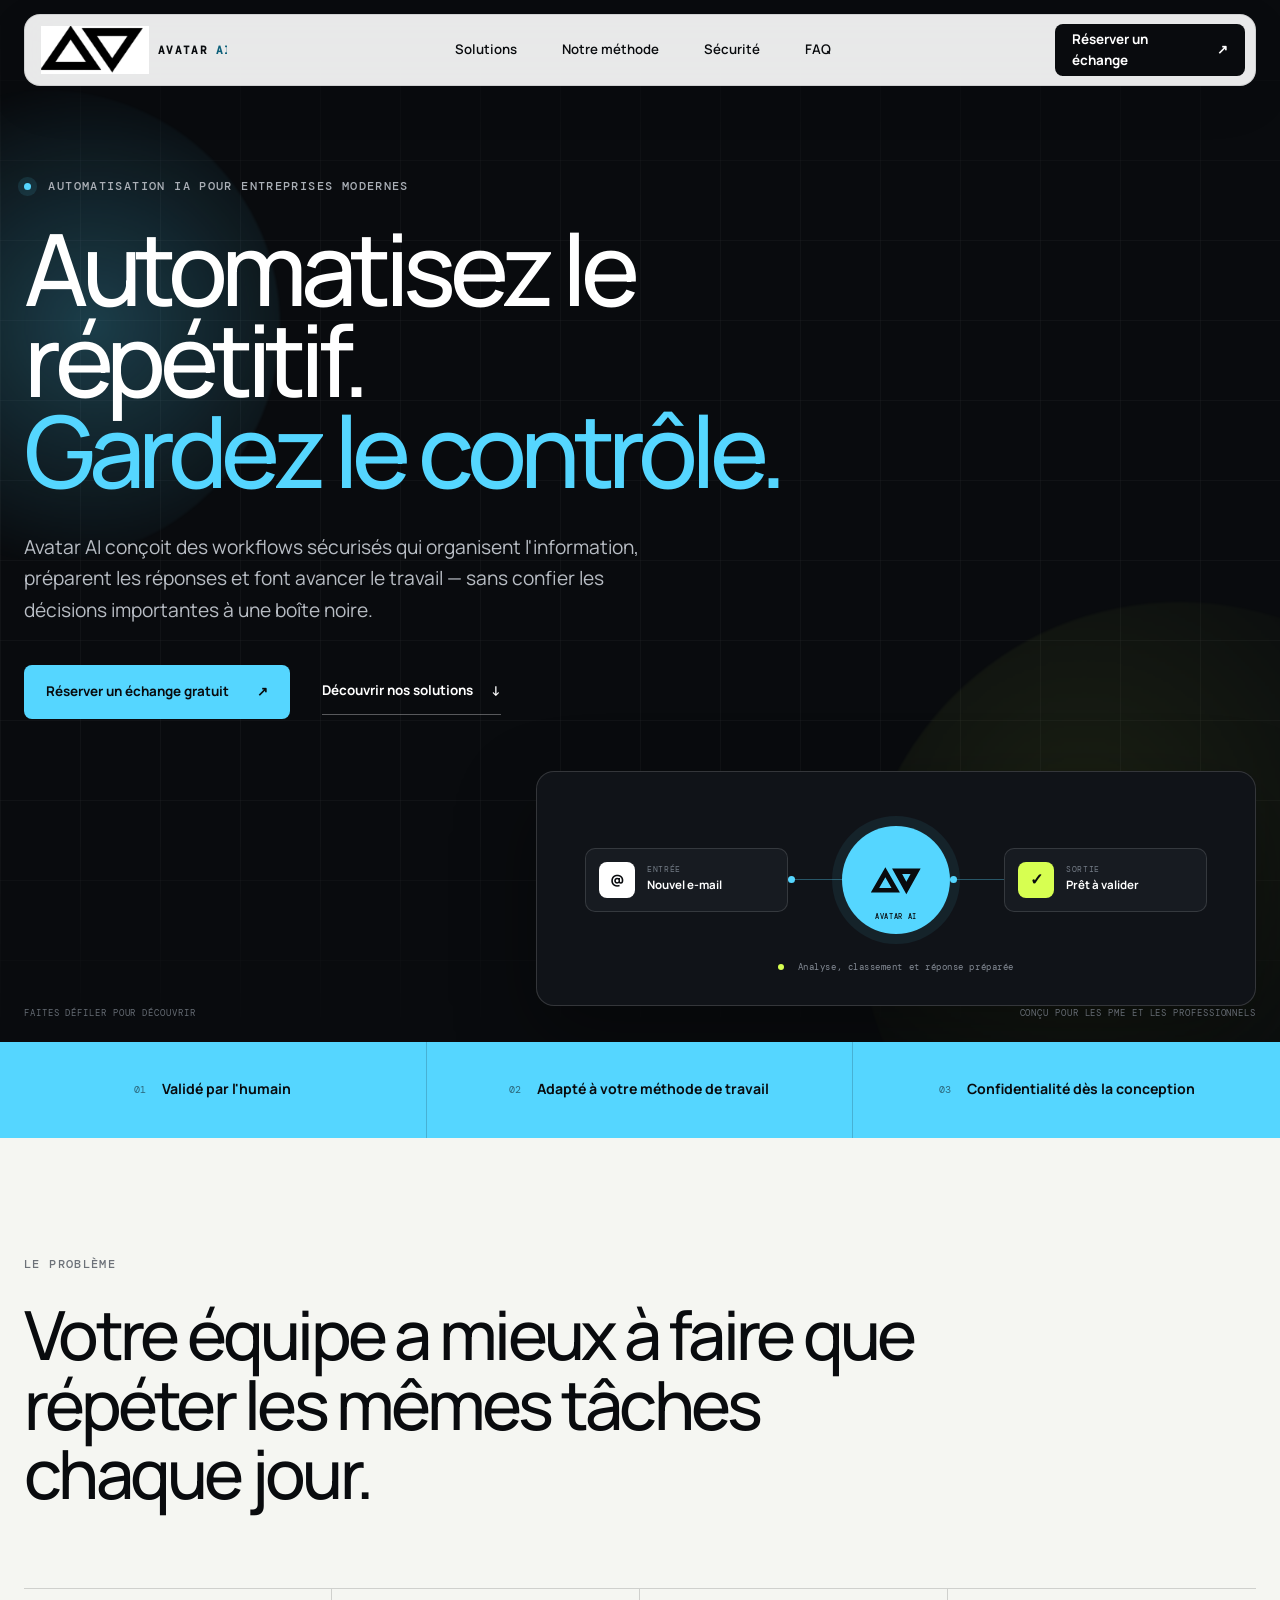
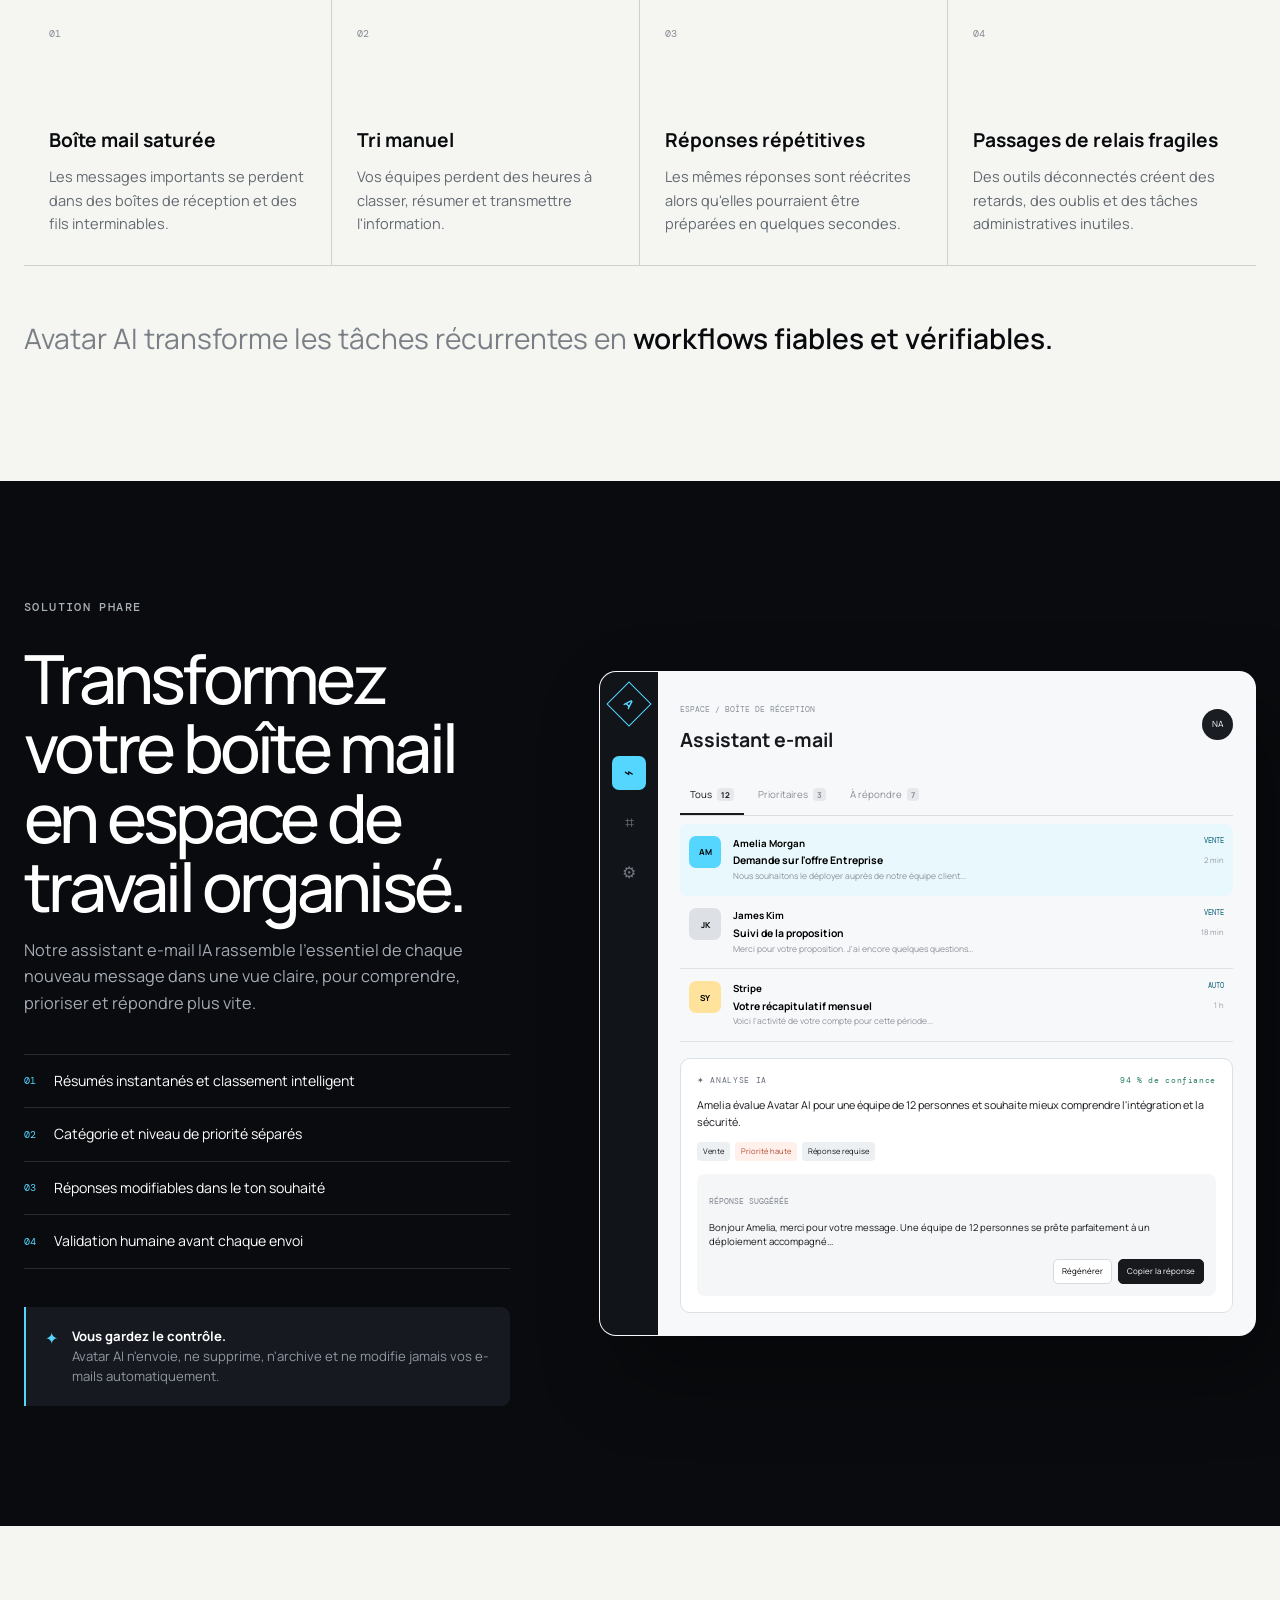
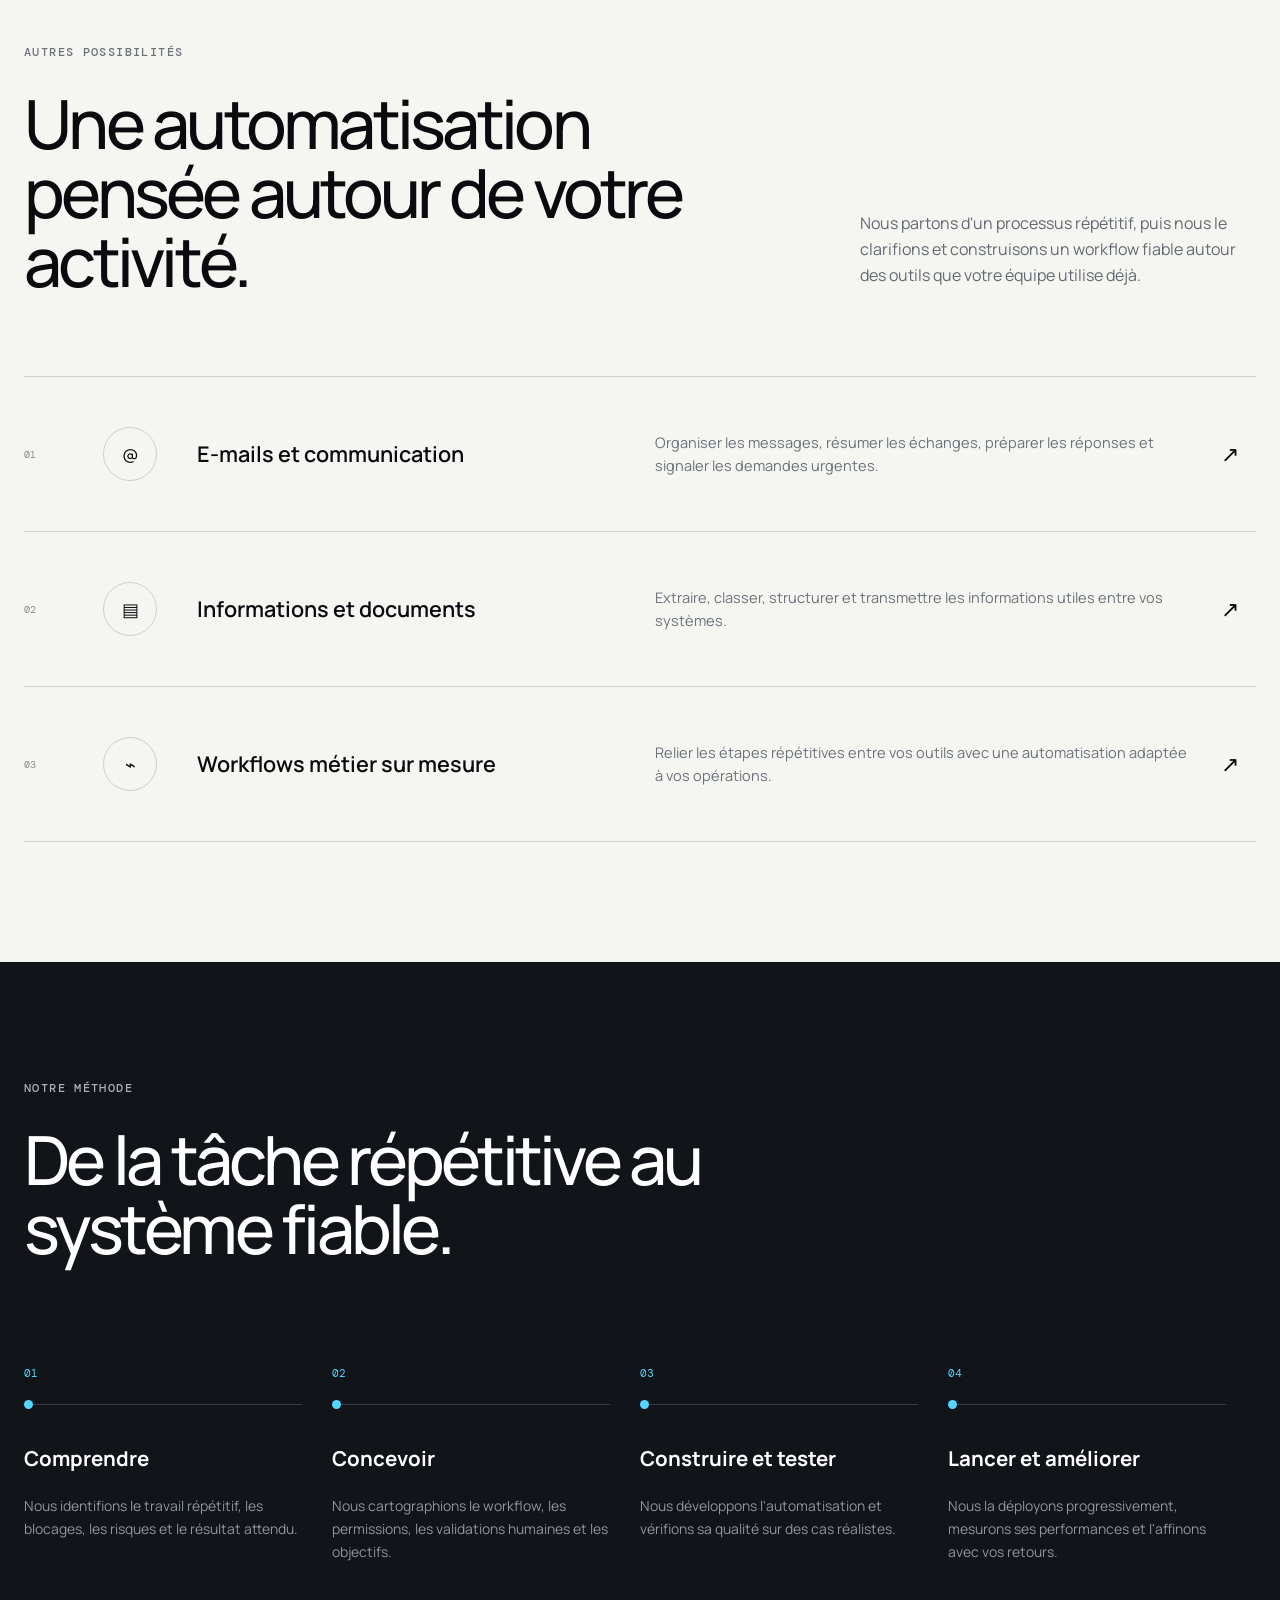
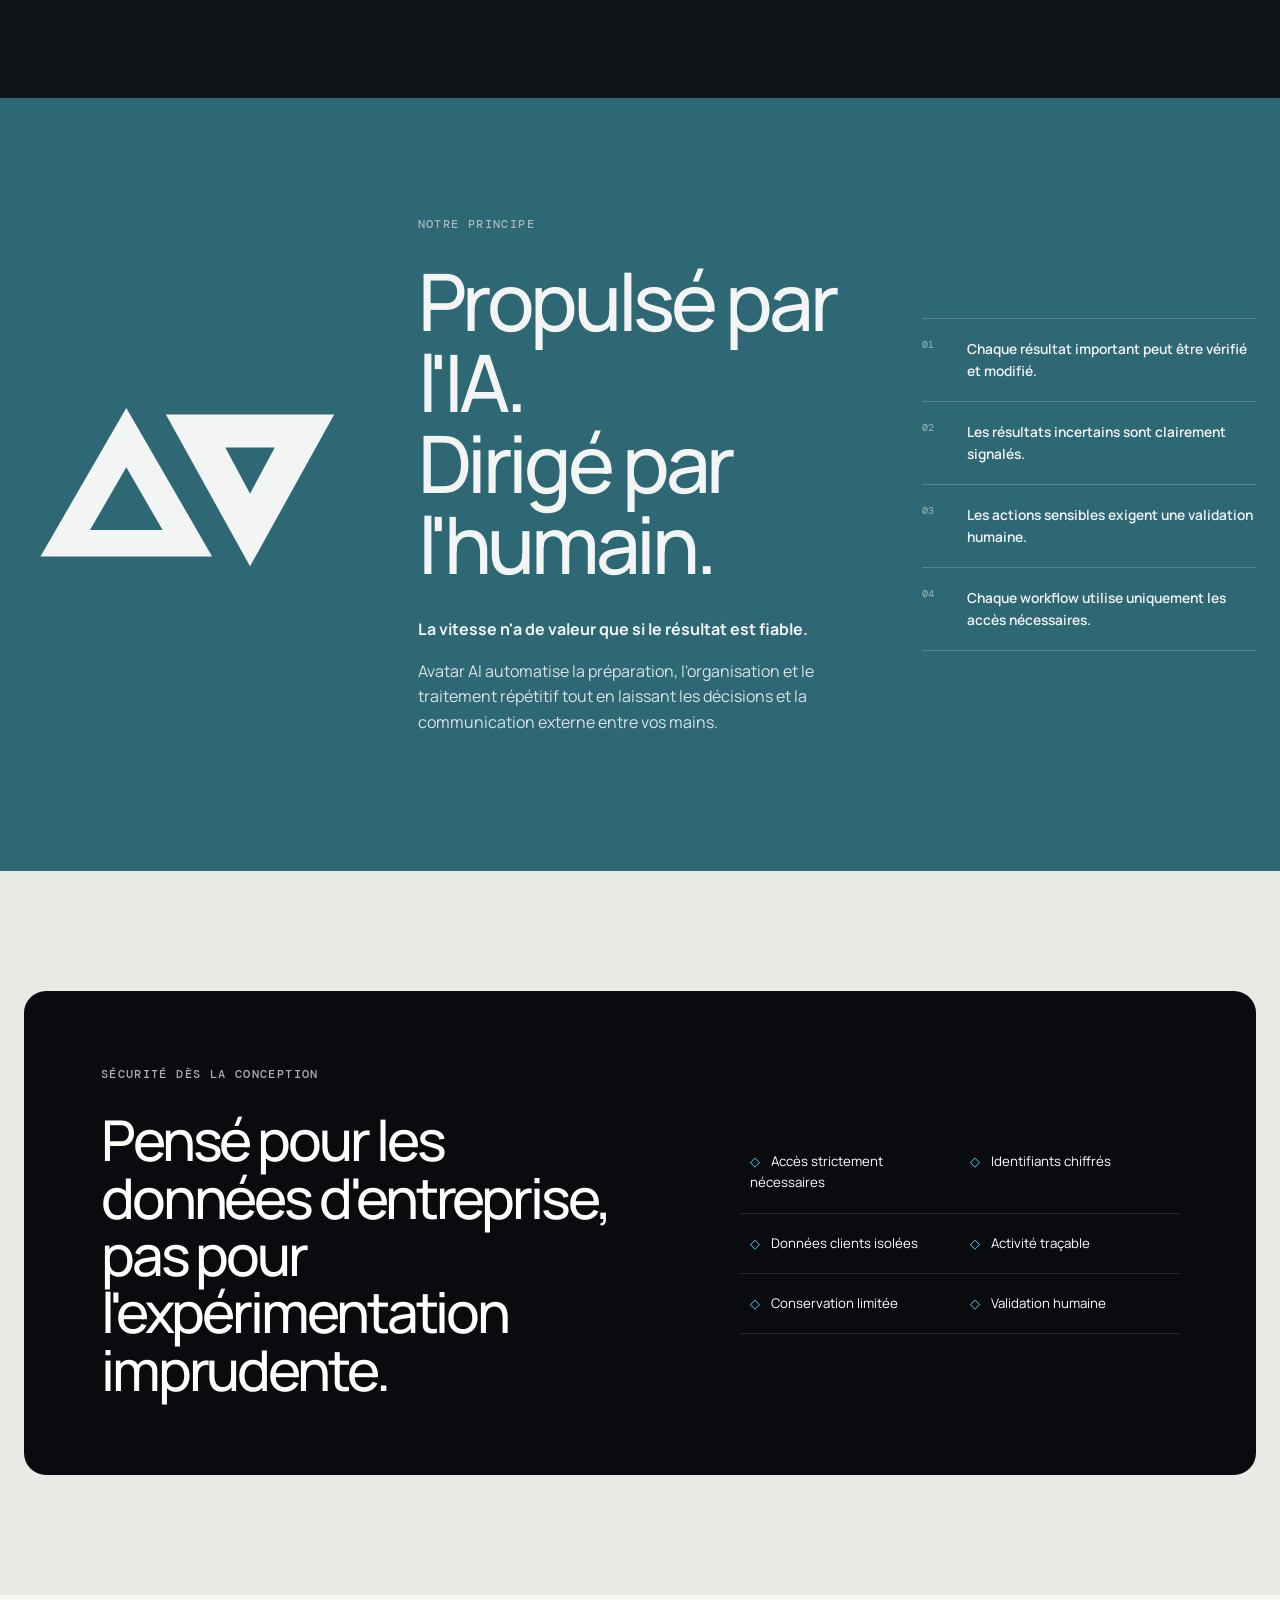
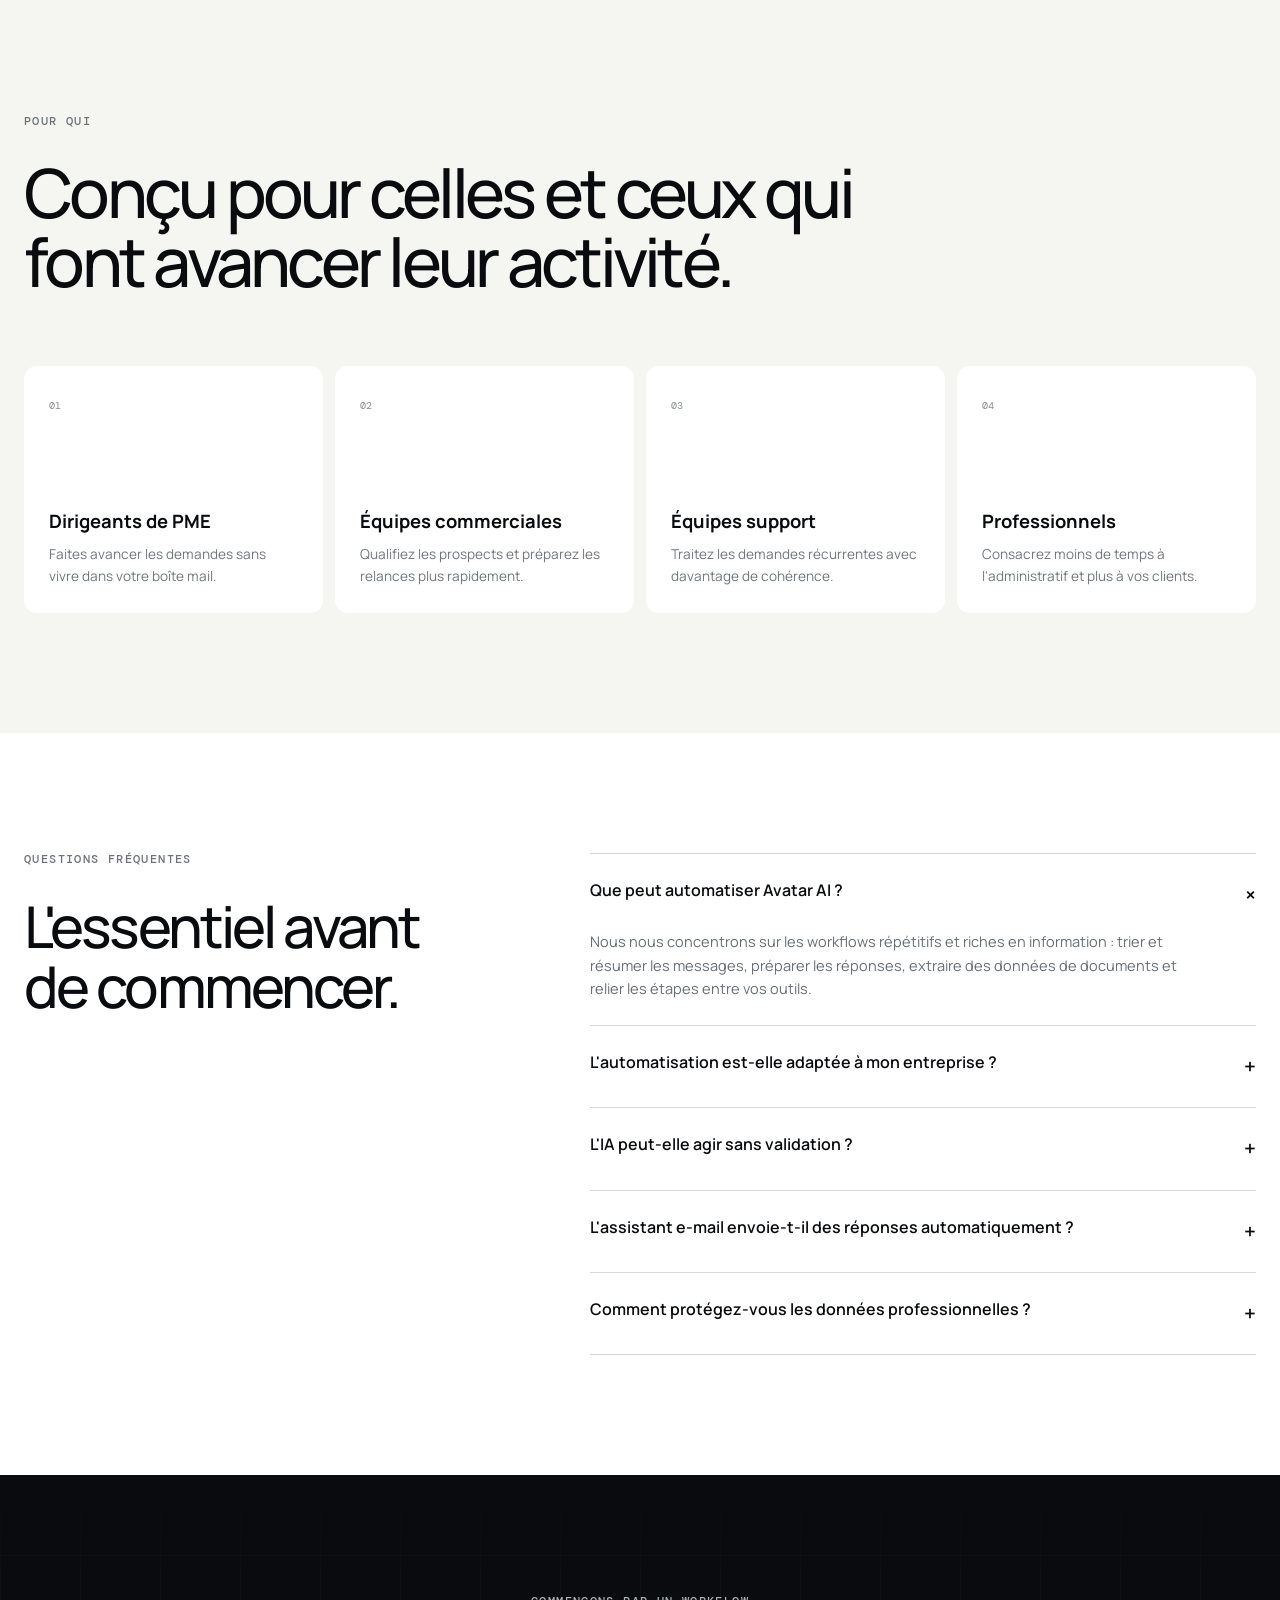
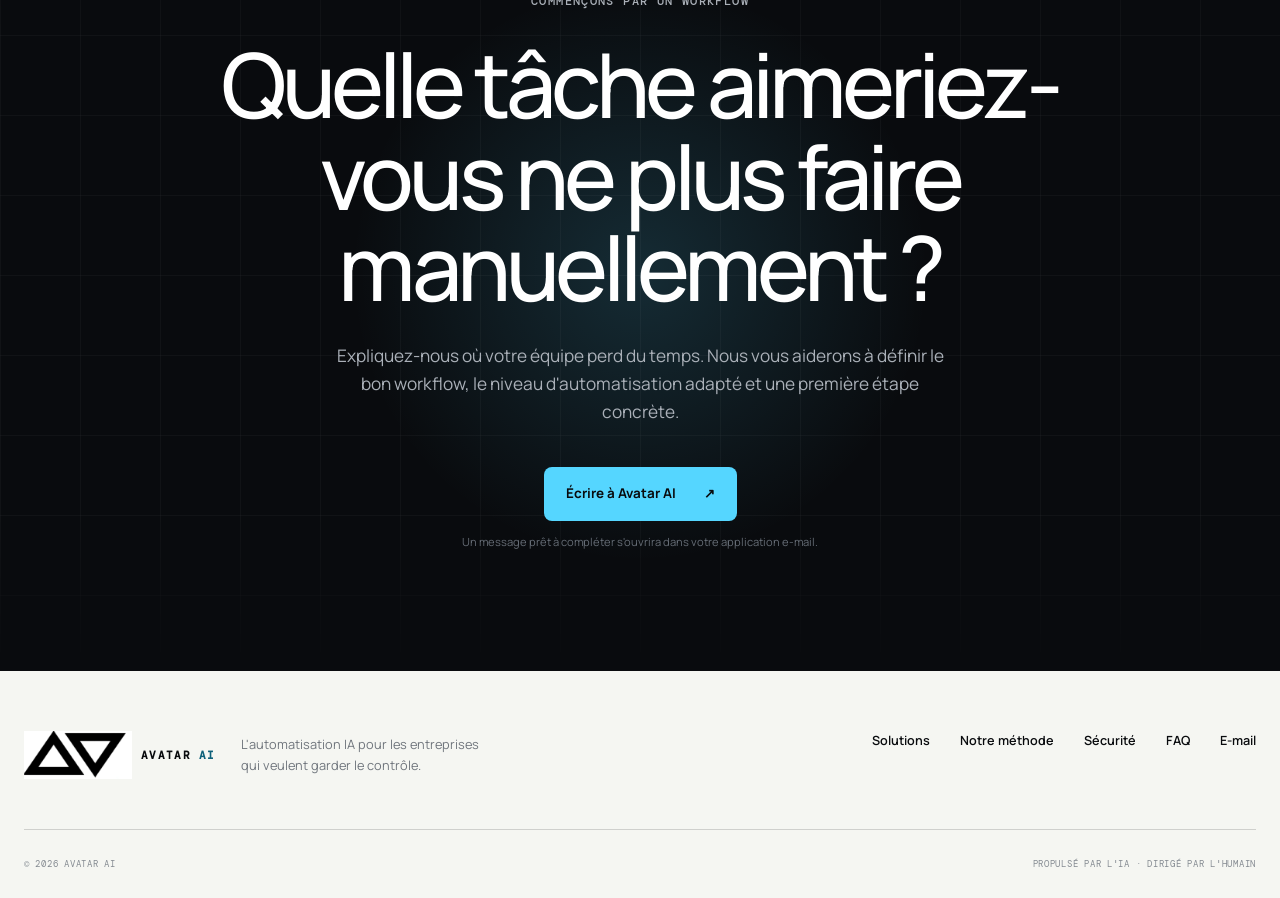
==== index.html @ 66f44ec9 "Update index.html" ====
<!doctype html>
<html lang="fr">
<head>
  <meta charset="utf-8">
  <meta name="viewport" content="width=device-width, initial-scale=1">
  <meta name="theme-color" content="#090b0e">
  <meta name="description" content="Avatar AI conçoit des automatisations IA sécurisées et pilotées par l'humain pour les PME et les professionnels.">
  <title>Avatar AI — Automatisation IA, contrôle humain</title>
  <link rel="icon" type="image/svg+xml" href="./favicon.svg">
  <link rel="preconnect" href="https://fonts.googleapis.com">
  <link rel="preconnect" href="https://fonts.gstatic.com" crossorigin>
  <link href="https://fonts.googleapis.com/css2?family=DM+Mono:wght@400;500&family=Manrope:wght@400;500;600;700&display=swap" rel="stylesheet">
  <link rel="stylesheet" href="./styles.css">
</head>
<body>
  <a class="skip-link" href="#main">Aller au contenu</a>
  <header class="site-header" data-header>
    <a class="brand" href="#top" aria-label="Accueil Avatar AI">
      <span class="brand-mark" aria-hidden="true"><span class="brand-crop"></span></span>
      <span class="brand-name">AVATAR <b>AI</b></span>
    </a>
    <nav class="desktop-nav" aria-label="Navigation principale">
      <a href="#solutions">Solutions</a><a href="#process">Notre méthode</a><a href="#security">Sécurité</a><a href="#faq">FAQ</a>
    </nav>
    <a class="button button-small button-dark" href="#contact">Réserver un échange <span aria-hidden="true">↗</span></a>
    <button class="menu-toggle" type="button" aria-expanded="false" aria-controls="mobile-menu"><span></span><span></span><span class="sr-only">Ouvrir le menu</span></button>
    <nav class="mobile-nav" id="mobile-menu" aria-label="Navigation mobile">
      <a href="#solutions">Solutions</a><a href="#process">Notre méthode</a><a href="#security">Sécurité</a><a href="#faq">FAQ</a><a href="#contact">Réserver un échange</a>
    </nav>
  </header>

  <main id="main">
    <section class="hero" id="top">
      <div class="hero-grid" aria-hidden="true"></div><div class="orb orb-one" aria-hidden="true"></div><div class="orb orb-two" aria-hidden="true"></div>
      <div class="hero-content reveal">
        <p class="eyebrow"><span class="pulse"></span> AUTOMATISATION IA POUR ENTREPRISES MODERNES</p>
        <h1>Automatisez le répétitif.<br><span>Gardez le contrôle.</span></h1>
        <p class="hero-lede">Avatar AI conçoit des workflows sécurisés qui organisent l'information, préparent les réponses et font avancer le travail — sans confier les décisions importantes à une boîte noire.</p>
        <div class="hero-actions"><a class="button button-primary" href="#contact">Réserver un échange gratuit <span aria-hidden="true">↗</span></a><a class="text-link" href="#solutions">Découvrir nos solutions <span aria-hidden="true">↓</span></a></div>
      </div>
      <div class="hero-visual reveal reveal-delay" aria-label="Exemple simple d'un workflow Avatar AI">
        <div class="simple-flow">
          <div class="simple-node"><span class="simple-icon">@</span><div><small>ENTRÉE</small><strong>Nouvel e-mail</strong></div></div>
          <div class="simple-link" aria-hidden="true"><i></i></div>
          <div class="simple-core"><svg viewBox="0 0 100 70" role="img" aria-label="Symbole Avatar AI"><path d="M5 58 31 13l26 45H5Zm15-8h22L31 31 20 50Z" fill="currentColor" fill-rule="evenodd"/><path d="M43 15h51L68.5 61 43 15Zm18 10 7.5 14L76 25H61Z" fill="currentColor" fill-rule="evenodd"/></svg><span>AVATAR AI</span></div>
          <div class="simple-link" aria-hidden="true"><i></i></div>
          <div class="simple-node simple-output"><span class="simple-icon">✓</span><div><small>SORTIE</small><strong>Prêt à valider</strong></div></div>
        </div>
        <p class="simple-flow-note"><span></span> Analyse, classement et réponse préparée</p>
      </div>
      <div class="hero-footnote"><span>FAITES DÉFILER POUR DÉCOUVRIR</span><span>CONÇU POUR LES PME ET LES PROFESSIONNELS</span></div>
    </section>

    <section class="trust-bar" aria-label="Principes Avatar AI"><div><span>01</span> Validé par l'humain</div><div><span>02</span> Adapté à votre méthode de travail</div><div><span>03</span> Confidentialité dès la conception</div></section>

    <section class="section problem-section">
      <div class="section-intro reveal"><p class="eyebrow dark">LE PROBLÈME</p><h2>Votre équipe a mieux à faire que répéter les mêmes tâches chaque jour.</h2></div>
      <div class="problem-grid">
        <article class="problem-card reveal"><span>01</span><h3>Boîte mail saturée</h3><p>Les messages importants se perdent dans des boîtes de réception et des fils interminables.</p></article>
        <article class="problem-card reveal"><span>02</span><h3>Tri manuel</h3><p>Vos équipes perdent des heures à classer, résumer et transmettre l'information.</p></article>
        <article class="problem-card reveal"><span>03</span><h3>Réponses répétitives</h3><p>Les mêmes réponses sont réécrites alors qu'elles pourraient être préparées en quelques secondes.</p></article>
        <article class="problem-card reveal"><span>04</span><h3>Passages de relais fragiles</h3><p>Des outils déconnectés créent des retards, des oublis et des tâches administratives inutiles.</p></article>
      </div>
      <p class="transition-line reveal">Avatar AI transforme les tâches récurrentes en <strong>workflows fiables et vérifiables.</strong></p>
    </section>

    <section class="section flagship" id="solutions">
      <div class="flagship-copy reveal">
        <p class="eyebrow light">SOLUTION PHARE</p><h2>Transformez votre boîte mail en espace de travail organisé.</h2>
        <p>Notre assistant e-mail IA rassemble l'essentiel de chaque nouveau message dans une vue claire, pour comprendre, prioriser et répondre plus vite.</p>
        <ul class="feature-list"><li><span>01</span> Résumés instantanés et classement intelligent</li><li><span>02</span> Catégorie et niveau de priorité séparés</li><li><span>03</span> Réponses modifiables dans le ton souhaité</li><li><span>04</span> Validation humaine avant chaque envoi</li></ul>
        <div class="control-note"><span>✦</span><p><strong>Vous gardez le contrôle.</strong><br>Avatar AI n'envoie, ne supprime, n'archive et ne modifie jamais vos e-mails automatiquement.</p></div>
      </div>
      <div class="dashboard-wrap reveal reveal-delay"><div class="dashboard">
        <aside class="dash-sidebar"><div class="dash-logo">A</div><button class="dash-nav active" aria-label="Boîte de réception">⌁</button><button class="dash-nav" aria-label="Analyses">⌗</button><button class="dash-nav" aria-label="Paramètres">⚙</button></aside>
        <div class="dash-main">
          <div class="dash-heading"><div><small>ESPACE / BOÎTE DE RÉCEPTION</small><h3>Assistant e-mail</h3></div><span class="avatar-dot">NA</span></div>
          <div class="dash-tabs" role="tablist" aria-label="Filtres des e-mails"><button class="active" role="tab" aria-selected="true" data-filter="all">Tous <b>12</b></button><button role="tab" aria-selected="false" data-filter="urgent">Prioritaires <b>3</b></button><button role="tab" aria-selected="false" data-filter="reply">À répondre <b>7</b></button></div>
          <div class="mail-list">
            <button class="mail-item active" data-tags="urgent reply"><span class="sender-avatar blue">AM</span><span class="mail-copy"><strong>Amelia Morgan</strong><b>Demande sur l'offre Entreprise</b><small>Nous souhaitons le déployer auprès de notre équipe client...</small></span><span class="mail-meta"><em>VENTE</em><time>2 min</time></span></button>
            <button class="mail-item" data-tags="reply"><span class="sender-avatar">JK</span><span class="mail-copy"><strong>James Kim</strong><b>Suivi de la proposition</b><small>Merci pour votre proposition. J'ai encore quelques questions...</small></span><span class="mail-meta"><em>VENTE</em><time>18 min</time></span></button>
            <button class="mail-item" data-tags=""><span class="sender-avatar amber">SY</span><span class="mail-copy"><strong>Stripe</strong><b>Votre récapitulatif mensuel</b><small>Voici l'activité de votre compte pour cette période...</small></span><span class="mail-meta"><em>AUTO</em><time>1 h</time></span></button>
          </div>
          <div class="ai-panel"><div class="ai-panel-head"><span>✦ ANALYSE IA</span><span class="confidence">94 % de confiance</span></div><p>Amelia évalue Avatar AI pour une équipe de 12 personnes et souhaite mieux comprendre l'intégration et la sécurité.</p><div class="ai-labels"><span>Vente</span><span class="priority">Priorité haute</span><span>Réponse requise</span></div><div class="reply-box"><small>RÉPONSE SUGGÉRÉE</small><p>Bonjour Amelia, merci pour votre message. Une équipe de 12 personnes se prête parfaitement à un déploiement accompagné...</p><div><button>Régénérer</button><button class="copy-button">Copier la réponse</button></div></div></div>
        </div>
      </div></div>
    </section>

    <section class="section services-section">
      <div class="section-intro two-col reveal"><div><p class="eyebrow dark">AUTRES POSSIBILITÉS</p><h2>Une automatisation pensée autour de votre activité.</h2></div><p>Nous partons d'un processus répétitif, puis nous le clarifions et construisons un workflow fiable autour des outils que votre équipe utilise déjà.</p></div>
      <div class="service-list">
        <article class="service-row reveal"><span class="service-number">01</span><div class="service-icon">@</div><h3>E-mails et communication</h3><p>Organiser les messages, résumer les échanges, préparer les réponses et signaler les demandes urgentes.</p><span class="arrow">↗</span></article>
        <article class="service-row reveal"><span class="service-number">02</span><div class="service-icon">▤</div><h3>Informations et documents</h3><p>Extraire, classer, structurer et transmettre les informations utiles entre vos systèmes.</p><span class="arrow">↗</span></article>
        <article class="service-row reveal"><span class="service-number">03</span><div class="service-icon">⌁</div><h3>Workflows métier sur mesure</h3><p>Relier les étapes répétitives entre vos outils avec une automatisation adaptée à vos opérations.</p><span class="arrow">↗</span></article>
      </div>
    </section>

    <section class="section process-section" id="process">
      <div class="section-intro reveal"><p class="eyebrow light">NOTRE MÉTHODE</p><h2>De la tâche répétitive au système fiable.</h2></div>
      <div class="process-track">
        <article class="process-step reveal"><span>01</span><div class="step-line"><i></i></div><h3>Comprendre</h3><p>Nous identifions le travail répétitif, les blocages, les risques et le résultat attendu.</p></article>
        <article class="process-step reveal"><span>02</span><div class="step-line"><i></i></div><h3>Concevoir</h3><p>Nous cartographions le workflow, les permissions, les validations humaines et les objectifs.</p></article>
        <article class="process-step reveal"><span>03</span><div class="step-line"><i></i></div><h3>Construire et tester</h3><p>Nous développons l'automatisation et vérifions sa qualité sur des cas réalistes.</p></article>
        <article class="process-step reveal"><span>04</span><div class="step-line"><i></i></div><h3>Lancer et améliorer</h3><p>Nous la déployons progressivement, mesurons ses performances et l'affinons avec vos retours.</p></article>
      </div>
    </section>

    <section class="section manifesto" id="security">
      <div class="manifesto-symbol" aria-hidden="true"><svg viewBox="0 0 100 70"><path d="M5 58 31 13l26 45H5Zm15-8h22L31 31 20 50Z" fill="currentColor" fill-rule="evenodd"/><path d="M43 15h51L68.5 61 43 15Zm18 10 7.5 14L76 25H61Z" fill="currentColor" fill-rule="evenodd"/></svg></div>
      <div class="manifesto-copy reveal"><p class="eyebrow dark">NOTRE PRINCIPE</p><h2>Propulsé par l'IA.<br>Dirigé par l'humain.</h2><p class="manifesto-lede">La vitesse n'a de valeur que si le résultat est fiable.</p><p>Avatar AI automatise la préparation, l'organisation et le traitement répétitif tout en laissant les décisions et la communication externe entre vos mains.</p></div>
      <div class="principles reveal"><div><span>01</span><p>Chaque résultat important peut être vérifié et modifié.</p></div><div><span>02</span><p>Les résultats incertains sont clairement signalés.</p></div><div><span>03</span><p>Les actions sensibles exigent une validation humaine.</p></div><div><span>04</span><p>Chaque workflow utilise uniquement les accès nécessaires.</p></div></div>
    </section>

    <section class="section security-section"><div class="security-card reveal">
      <div><p class="eyebrow light">SÉCURITÉ DÈS LA CONCEPTION</p><h2>Pensé pour les données d'entreprise, pas pour l'expérimentation imprudente.</h2></div>
      <div class="security-grid"><p><span>◇</span> Accès strictement nécessaires</p><p><span>◇</span> Identifiants chiffrés</p><p><span>◇</span> Données clients isolées</p><p><span>◇</span> Activité traçable</p><p><span>◇</span> Conservation limitée</p><p><span>◇</span> Validation humaine</p></div>
    </div></section>

    <section class="section audience-section">
      <div class="section-intro reveal"><p class="eyebrow dark">POUR QUI</p><h2>Conçu pour celles et ceux qui font avancer leur activité.</h2></div>
      <div class="audience-grid"><article class="reveal"><span>01</span><h3>Dirigeants de PME</h3><p>Faites avancer les demandes sans vivre dans votre boîte mail.</p></article><article class="reveal"><span>02</span><h3>Équipes commerciales</h3><p>Qualifiez les prospects et préparez les relances plus rapidement.</p></article><article class="reveal"><span>03</span><h3>Équipes support</h3><p>Traitez les demandes récurrentes avec davantage de cohérence.</p></article><article class="reveal"><span>04</span><h3>Professionnels</h3><p>Consacrez moins de temps à l'administratif et plus à vos clients.</p></article></div>
    </section>

    <section class="section faq-section" id="faq">
      <div class="faq-heading reveal"><p class="eyebrow dark">QUESTIONS FRÉQUENTES</p><h2>L'essentiel avant de commencer.</h2></div>
      <div class="faq-list reveal">
        <details open><summary>Que peut automatiser Avatar AI ?<span>+</span></summary><p>Nous nous concentrons sur les workflows répétitifs et riches en information : trier et résumer les messages, préparer les réponses, extraire des données de documents et relier les étapes entre vos outils.</p></details>
        <details><summary>L'automatisation est-elle adaptée à mon entreprise ?<span>+</span></summary><p>Oui. Nous partons de vos processus, règles, outils et besoins de validation pour construire le workflow fiable le plus simple possible.</p></details>
        <details><summary>L'IA peut-elle agir sans validation ?<span>+</span></summary><p>Les actions importantes restent sous contrôle humain. Nous définissons des étapes de validation et des permissions adaptées au niveau de risque.</p></details>
        <details><summary>L'assistant e-mail envoie-t-il des réponses automatiquement ?<span>+</span></summary><p>Non. Il prépare une suggestion modifiable, mais n'envoie, ne supprime, n'archive et ne modifie jamais vos e-mails automatiquement.</p></details>
        <details><summary>Comment protégez-vous les données professionnelles ?<span>+</span></summary><p>Notre approche repose sur des accès minimaux, des identifiants chiffrés, des données clients isolées, une conservation limitée et une activité traçable.</p></details>
      </div>
    </section>

    <section class="contact-section" id="contact">
      <div class="contact-grid" aria-hidden="true"></div>
      <div class="contact-inner reveal"><p class="eyebrow light">COMMENÇONS PAR UN WORKFLOW</p><h2>Quelle tâche aimeriez-vous ne plus faire manuellement ?</h2><p>Expliquez-nous où votre équipe perd du temps. Nous vous aiderons à définir le bon workflow, le niveau d'automatisation adapté et une première étape concrète.</p><a class="button button-primary contact-cta" href="mailto:avatar_contact@protonmail.com?subject=Demande%20de%20consultation%20Avatar%20AI&amp;body=Bonjour%20Avatar%20AI%2C%0A%0AJ'aimerais%20discuter%20de%20l'automatisation%20suivante%20%3A%0A%0AEntreprise%20%3A%0ATaille%20de%20l'%C3%A9quipe%20%3A%0A%0AMerci">Écrire à Avatar AI <span aria-hidden="true">↗</span></a><small>Un message prêt à compléter s'ouvrira dans votre application e-mail.</small></div>
    </section>
  </main>

  <footer class="site-footer">
    <div class="footer-brand"><div class="footer-lockup"><div class="footer-logo" aria-hidden="true"><span class="brand-crop"></span></div><span class="brand-name">AVATAR <b>AI</b></span></div><p>L'automatisation IA pour les entreprises<br>qui veulent garder le contrôle.</p></div>
    <div class="footer-links"><a href="#solutions">Solutions</a><a href="#process">Notre méthode</a><a href="#security">Sécurité</a><a href="#faq">FAQ</a><a href="mailto:contact@avatar-ai.xyz">E-mail</a></div>
    <div class="footer-meta"><span>© 2026 AVATAR AI</span><span>PROPULSÉ PAR L'IA · DIRIGÉ PAR L'HUMAIN</span></div>
  </footer>
  <script src="./script.js"></script>
</body>
</html>
---- styles.css ----
:root {
  --ink: #090b0e;
  --ink-2: #111419;
  --paper: #f5f6f2;
  --white: #fff;
  --muted: #70757d;
  --line: rgba(9, 11, 14, .16);
  --cyan: #55d6ff;
  --cyan-dark: #0f617b;
  --lime: #d7ff51;
  --radius: 22px;
  --container: min(1240px, calc(100vw - 48px));
}

* { box-sizing: border-box; }
html { scroll-behavior: smooth; }
body { margin: 0; background: var(--paper); color: var(--ink); font-family: Manrope, Arial, sans-serif; font-size: 16px; line-height: 1.6; overflow-x: hidden; }
a { color: inherit; text-decoration: none; }
button { font: inherit; }
.skip-link { position: fixed; left: 16px; top: -60px; z-index: 999; background: var(--cyan); padding: 10px 16px; border-radius: 6px; }
.skip-link:focus { top: 16px; }
.sr-only { position: absolute; width: 1px; height: 1px; overflow: hidden; clip: rect(0,0,0,0); white-space: nowrap; }

.site-header { position: fixed; z-index: 100; top: 14px; left: 50%; transform: translateX(-50%); width: var(--container); height: 72px; display: grid; grid-template-columns: 190px 1fr 190px; align-items: center; padding: 8px 10px 8px 16px; background: rgba(255,255,255,.91); backdrop-filter: blur(18px); border: 1px solid rgba(9,11,14,.1); border-radius: 16px; box-shadow: 0 14px 50px rgba(0,0,0,.08); transition: .25s ease; }
.site-header.scrolled { top: 8px; box-shadow: 0 12px 45px rgba(0,0,0,.14); }
.brand { display: inline-flex; align-items: center; gap: 9px; height: 50px; width: 186px; overflow: hidden; }
.brand-mark, .footer-logo { position: relative; display: block; flex: 0 0 auto; width: 108px; height: 48px; overflow: hidden; }
.brand-crop { position: absolute; width: 310px; height: 310px; left: -105px; top: -122px; background: url('./assets/avatar-logo-original.jpg') center/310px 310px no-repeat; }
.brand-name { font: 600 .68rem/1 'DM Mono', monospace; letter-spacing: .12em; white-space: nowrap; }.brand-name b { color: var(--cyan-dark); font-weight: 600; }
.desktop-nav { display: flex; justify-content: center; gap: clamp(20px, 3.5vw, 52px); font-size: .83rem; font-weight: 600; }
.desktop-nav a { position: relative; }
.desktop-nav a::after { content: ''; position: absolute; left: 0; right: 100%; bottom: -5px; height: 1px; background: var(--ink); transition: right .25s; }
.desktop-nav a:hover::after { right: 0; }
.button { display: inline-flex; align-items: center; justify-content: space-between; gap: 28px; min-height: 54px; padding: 0 22px; border-radius: 8px; font-size: .84rem; font-weight: 700; transition: transform .2s, background .2s, color .2s; }
.button:hover { transform: translateY(-2px); }
.button-small { justify-self: end; min-height: 52px; gap: 18px; padding: 0 17px; }
.button-dark { color: white; background: var(--ink); }
.button-primary { background: var(--cyan); color: var(--ink); }
.button-primary:hover { background: #8ce6ff; }
.menu-toggle, .mobile-nav { display: none; }

.hero { position: relative; min-height: 940px; padding: 180px max(24px, calc((100vw - 1240px)/2)) 36px; background: var(--ink); color: white; overflow: hidden; }
.hero-grid, .contact-grid { position: absolute; inset: 0; opacity: .12; background-image: linear-gradient(rgba(255,255,255,.28) 1px, transparent 1px), linear-gradient(90deg, rgba(255,255,255,.28) 1px, transparent 1px); background-size: 80px 80px; mask-image: linear-gradient(to bottom, transparent, black 20%, black 80%, transparent); }
.orb { position: absolute; border-radius: 50%; filter: blur(1px); pointer-events: none; }
.orb-one { width: 470px; height: 470px; left: -190px; top: 90px; background: radial-gradient(circle at 60% 50%, rgba(85,214,255,.25), transparent 68%); }
.orb-two { width: 640px; height: 640px; right: -220px; bottom: -200px; background: radial-gradient(circle at 35% 35%, rgba(215,255,81,.09), transparent 63%); }
.hero-content { position: relative; z-index: 2; max-width: 940px; }
.eyebrow { margin: 0 0 28px; color: #abb0b7; font: 500 .72rem/1.3 'DM Mono', monospace; letter-spacing: .12em; }
.eyebrow.dark { color: #6d7279; }
.eyebrow.light { color: #aab0b8; }
.pulse { display: inline-block; width: 7px; height: 7px; margin-right: 9px; border-radius: 50%; background: var(--cyan); box-shadow: 0 0 0 6px rgba(85,214,255,.11); animation: pulse 2s infinite; }
@keyframes pulse { 50% { box-shadow: 0 0 0 11px rgba(85,214,255,0); } }
.hero h1 { margin: 0; max-width: 940px; font-size: clamp(3.7rem, 7.8vw, 7rem); line-height: .91; letter-spacing: -.065em; font-weight: 500; }
.hero h1 span { color: var(--cyan); }
.hero-lede { max-width: 650px; margin: 36px 0 0; color: #b8bdc4; font-size: clamp(1.04rem, 1.5vw, 1.25rem); line-height: 1.65; }
.hero-actions { display: flex; align-items: center; gap: 32px; margin-top: 38px; }
.text-link { font-size: .84rem; font-weight: 700; border-bottom: 1px solid rgba(255,255,255,.32); padding: 12px 0; }
.text-link span { margin-left: 15px; }
.hero-visual { position: relative; z-index: 2; width: min(720px, 62vw); min-height: 228px; margin: 52px 0 0 auto; padding: 54px 48px 32px; border: 1px solid rgba(255,255,255,.15); border-radius: 18px; background: #101318; box-shadow: 0 30px 80px rgba(0,0,0,.35); overflow: hidden; }
.simple-flow { display: grid; grid-template-columns: 1fr 54px 108px 54px 1fr; align-items: center; }
.simple-node { display: flex; align-items: center; gap: 12px; min-width: 0; padding: 13px; border: 1px solid rgba(255,255,255,.13); border-radius: 10px; background: #171b21; }
.simple-icon { display: grid; place-items: center; width: 36px; height: 36px; flex: 0 0 auto; border-radius: 8px; background: white; color: var(--ink); font-weight: 700; }
.simple-output .simple-icon { background: var(--lime); }
.simple-node small { display: block; margin-bottom: 2px; color: #747c87; font: .5rem 'DM Mono', monospace; letter-spacing: .08em; }
.simple-node strong { display: block; overflow: hidden; font-size: .72rem; white-space: nowrap; text-overflow: ellipsis; }
.simple-core { position: relative; z-index: 2; display: grid; place-items: center; width: 108px; height: 108px; border-radius: 50%; background: var(--cyan); color: var(--ink); box-shadow: 0 0 0 10px rgba(85,214,255,.08); }
.simple-core svg { width: 56px; }.simple-core > span { position: absolute; bottom: 13px; font: 500 .43rem 'DM Mono', monospace; letter-spacing: .1em; }
.simple-link { position: relative; height: 1px; background: rgba(85,214,255,.34); }.simple-link i { position: absolute; top: -3px; left: 0; width: 7px; height: 7px; border-radius: 50%; background: var(--cyan); animation: travel 2.8s linear infinite; }
@keyframes travel { from { left: 0; } to { left: calc(100% - 7px); } }
.simple-flow-note { margin: 27px 0 0; color: #858c96; text-align: center; font: .56rem 'DM Mono', monospace; letter-spacing: .06em; }.simple-flow-note span { display: inline-block; width: 6px; height: 6px; margin-right: 8px; border-radius: 50%; background: var(--lime); }
.hero-footnote { position: absolute; z-index: 2; left: max(24px, calc((100vw - 1240px)/2)); right: max(24px, calc((100vw - 1240px)/2)); bottom: 23px; display: flex; justify-content: space-between; color: #656b73; font: .57rem 'DM Mono', monospace; letter-spacing: .1em; }
.trust-bar { min-height: 96px; display: grid; grid-template-columns: repeat(3, 1fr); align-items: center; background: var(--cyan); }
.trust-bar div { height: 100%; display: flex; align-items: center; justify-content: center; gap: 16px; border-right: 1px solid rgba(9,11,14,.18); font-size: .88rem; font-weight: 700; }
.trust-bar div:last-child { border: 0; }.trust-bar span { font: .62rem 'DM Mono', monospace; opacity: .55; }

.section { padding: 120px max(24px, calc((100vw - 1240px)/2)); }
.section-intro { max-width: 920px; }.section-intro h2, .flagship h2, .manifesto h2, .security-card h2, .contact-inner h2 { margin: 0; font-size: clamp(2.6rem, 5.3vw, 5.2rem); line-height: 1.02; letter-spacing: -.055em; font-weight: 500; }
.problem-section { background: var(--paper); }
.problem-grid { display: grid; grid-template-columns: repeat(4, 1fr); gap: 0; margin-top: 80px; border-top: 1px solid var(--line); border-bottom: 1px solid var(--line); }
.problem-card { min-height: 270px; padding: 30px 25px; border-right: 1px solid var(--line); }
.problem-card:last-child { border: 0; }.problem-card > span, .audience-grid article > span { color: #858b92; font: .65rem 'DM Mono', monospace; }
.problem-card h3 { margin: 80px 0 10px; font-size: 1.2rem; }.problem-card p { margin: 0; color: #636971; font-size: .91rem; }
.transition-line { margin: 50px 0 0; font-size: clamp(1.35rem, 2.2vw, 2rem); color: #7a7f86; }.transition-line strong { color: var(--ink); font-weight: 600; }

.flagship { display: grid; grid-template-columns: .85fr 1.15fr; gap: clamp(50px, 7vw, 100px); align-items: center; background: var(--ink); color: white; }
.flagship-copy > p:not(.eyebrow) { color: #a5abb4; font-size: 1.02rem; max-width: 530px; }
.feature-list { margin: 38px 0; padding: 0; list-style: none; border-top: 1px solid rgba(255,255,255,.13); }
.feature-list li { display: flex; align-items: center; gap: 18px; padding: 15px 0; border-bottom: 1px solid rgba(255,255,255,.13); font-size: .88rem; }
.feature-list span { color: var(--cyan); font: .61rem 'DM Mono', monospace; }
.control-note { display: flex; gap: 14px; padding: 19px; background: #161a20; border-left: 2px solid var(--cyan); border-radius: 0 9px 9px 0; }
.control-note > span { color: var(--cyan); }.control-note p { margin: 0; color: #9097a1; font-size: .82rem; line-height: 1.55; }.control-note strong { color: white; }
.dashboard-wrap { width: 100%; }
.dashboard { display: grid; grid-template-columns: 58px 1fr; min-height: 590px; background: #f7f8fa; color: #17191d; border: 1px solid rgba(255,255,255,.18); border-radius: 17px; box-shadow: 24px 38px 80px rgba(0,0,0,.34); overflow: hidden; -webkit-font-smoothing: antialiased; }
.dash-sidebar { display: flex; flex-direction: column; align-items: center; gap: 16px; padding: 16px 8px; background: #111419; }
.dash-logo { display: grid; place-items: center; width: 32px; height: 32px; margin-bottom: 20px; border: 1px solid #55d6ff; color: var(--cyan); font-weight: 700; font-size: .75rem; transform: rotate(45deg); }.dash-logo::first-letter { transform: rotate(-45deg); }
.dash-nav { width: 34px; height: 34px; border: 0; border-radius: 7px; color: #737a84; background: transparent; cursor: pointer; }.dash-nav.active { color: var(--ink); background: var(--cyan); }
.dash-main { padding: 22px; overflow: hidden; }
.dash-heading { display: flex; align-items: center; justify-content: space-between; }.dash-heading small { color: #8a9098; font: .48rem 'DM Mono', monospace; }.dash-heading h3 { margin: 4px 0 0; font-size: 1.22rem; }.avatar-dot { display: grid; place-items: center; width: 31px; height: 31px; border-radius: 50%; background: #1a1d22; color: white; font-size: .54rem; }
.dash-tabs { display: flex; gap: 4px; margin-top: 24px; border-bottom: 1px solid #dadddf; }.dash-tabs button { border: 0; padding: 8px 10px 10px; color: #888e95; background: none; font-size: .61rem; cursor: pointer; border-bottom: 2px solid transparent; }.dash-tabs button.active { color: #17191d; border-color: #17191d; }.dash-tabs b { margin-left: 3px; padding: 1px 4px; border-radius: 4px; background: #e6e8eb; font-size: .5rem; }
.mail-list { margin-top: 8px; }.mail-item { width: 100%; display: grid; grid-template-columns: 34px 1fr auto; gap: 10px; align-items: start; padding: 12px 9px; border: 0; border-bottom: 1px solid #e1e3e5; background: transparent; text-align: left; cursor: pointer; transition: background .2s; }.mail-item.active { background: #e8f8fd; border-radius: 8px; border-color: transparent; }.mail-item[hidden] { display: none; }
.sender-avatar { display: grid; place-items: center; width: 32px; height: 32px; border-radius: 7px; background: #dde0e4; font-size: .52rem; font-weight: 700; }.sender-avatar.blue { background: var(--cyan); }.sender-avatar.amber { background: #ffe39c; }
.mail-copy strong, .mail-copy b, .mail-copy small { display: block; }.mail-copy strong { font-size: .61rem; }.mail-copy b { margin: 1px 0; font-size: .65rem; }.mail-copy small { overflow: hidden; color: #8b9198; font-size: .53rem; white-space: nowrap; text-overflow: ellipsis; max-width: 240px; }.mail-meta { text-align: right; }.mail-meta em { display: block; color: var(--cyan-dark); font: normal .45rem 'DM Mono', monospace; }.mail-meta time { color: #9499a0; font-size: .48rem; }
.ai-panel { margin-top: 16px; padding: 16px; border: 1px solid #dce0e4; border-radius: 10px; background: white; }.ai-panel-head { display: flex; justify-content: space-between; color: #68717b; font: .5rem 'DM Mono', monospace; letter-spacing: .08em; }.confidence { color: #287c62; }.ai-panel > p { margin: 12px 0; font-size: .67rem; line-height: 1.55; }.ai-labels { display: flex; gap: 5px; }.ai-labels span { padding: 3px 6px; background: #edf0f2; border-radius: 4px; font-size: .48rem; }.ai-labels .priority { background: #fff0ec; color: #b34b32; }.reply-box { margin-top: 13px; padding: 12px; background: #f5f6f7; border-radius: 8px; }.reply-box small { color: #7e858e; font: .48rem 'DM Mono', monospace; }.reply-box p { font-size: .6rem; line-height: 1.5; }.reply-box > div { display: flex; justify-content: flex-end; gap: 6px; }.reply-box button { padding: 5px 8px; border: 1px solid #d8dadd; border-radius: 5px; background: white; font-size: .5rem; cursor: pointer; }.reply-box .copy-button { background: #17191d; color: white; border-color: #17191d; }

.two-col { max-width: none; display: grid; grid-template-columns: 1.3fr .7fr; gap: 100px; align-items: end; }.two-col > p { margin: 0 0 8px; color: #636971; font-size: 1rem; }
.service-list { margin-top: 80px; border-top: 1px solid var(--line); }.service-row { display: grid; grid-template-columns: 55px 70px .8fr 1fr 35px; align-items: center; gap: 24px; min-height: 155px; border-bottom: 1px solid var(--line); }.service-number { color: #838990; font: .62rem 'DM Mono', monospace; }.service-icon { display: grid; place-items: center; width: 54px; height: 54px; border: 1px solid var(--line); border-radius: 50%; font-size: 1.15rem; }.service-row h3 { font-size: 1.35rem; font-weight: 600; }.service-row p { color: #6c727a; font-size: .91rem; }.service-row .arrow { font-size: 1.4rem; transition: transform .25s; }.service-row:hover .arrow { transform: translate(4px,-4px); }

.process-section { color: white; background: var(--ink-2); }.process-section .section-intro { max-width: 780px; }.process-track { display: grid; grid-template-columns: repeat(4,1fr); margin-top: 95px; }.process-step { position: relative; padding-right: 30px; }.process-step > span { color: var(--cyan); font: .67rem 'DM Mono', monospace; }.step-line { position: relative; height: 1px; margin: 20px 0 37px; background: rgba(255,255,255,.17); }.step-line i { position: absolute; top: -4px; left: 0; width: 9px; height: 9px; border-radius: 50%; background: var(--cyan); }.process-step h3 { font-size: 1.28rem; }.process-step p { color: #8f969f; font-size: .87rem; line-height: 1.65; }

.manifesto { display: grid; grid-template-columns: .75fr 1fr .75fr; gap: 60px; align-items: center; min-height: 720px; color: #f3f5f4; background: #2e6874; }.manifesto-symbol svg { width: 100%; max-width: 330px; }.manifesto-copy .eyebrow { color: rgba(255,255,255,.54); }.manifesto-copy h2 { font-size: clamp(3.2rem, 6.2vw, 6rem); }.manifesto-lede { margin-top: 32px; font-weight: 700; }.manifesto-copy > p:last-child { max-width: 600px; color: rgba(255,255,255,.82); }.principles { border-top: 1px solid rgba(255,255,255,.2); }.principles div { display: grid; grid-template-columns: 35px 1fr; gap: 10px; padding: 19px 0; border-bottom: 1px solid rgba(255,255,255,.2); }.principles span { font: .6rem 'DM Mono', monospace; opacity: .58; }.principles p { margin: 0; font-size: .86rem; font-weight: 600; }

.security-section { background: #e8eae6; }.security-card { display: grid; grid-template-columns: 1fr .8fr; gap: 90px; padding: clamp(38px,6vw,80px); border-radius: var(--radius); color: white; background: var(--ink); overflow: hidden; }.security-card h2 { font-size: clamp(2.5rem, 4.4vw, 4.4rem); }.security-grid { display: grid; grid-template-columns: 1fr 1fr; align-content: center; }.security-grid p { margin: 0; padding: 19px 10px; border-bottom: 1px solid rgba(255,255,255,.13); font-size: .83rem; }.security-grid span { margin-right: 8px; color: var(--cyan); }
.audience-section { background: var(--paper); }.audience-grid { display: grid; grid-template-columns: repeat(4, 1fr); gap: 12px; margin-top: 70px; }.audience-grid article { min-height: 230px; padding: 25px; border-radius: 13px; background: white; transition: transform .25s, box-shadow .25s; }.audience-grid article:hover { transform: translateY(-5px); box-shadow: 0 16px 35px rgba(0,0,0,.06); }.audience-grid h3 { margin: 90px 0 8px; font-size: 1.15rem; }.audience-grid p { margin: 0; color: #70767d; font-size: .85rem; }

.faq-section { display: grid; grid-template-columns: .7fr 1fr; gap: 100px; background: white; }.faq-heading h2 { margin: 0; font-size: clamp(2.5rem,4.5vw,4.3rem); line-height: 1.05; letter-spacing: -.05em; font-weight: 500; }.faq-list { border-top: 1px solid var(--line); }.faq-list details { border-bottom: 1px solid var(--line); }.faq-list summary { display: flex; justify-content: space-between; gap: 30px; padding: 24px 0; list-style: none; font-weight: 600; cursor: pointer; }.faq-list summary::-webkit-details-marker { display: none; }.faq-list summary span { font-size: 1.3rem; transition: transform .2s; }.faq-list details[open] summary span { transform: rotate(45deg); }.faq-list details p { margin: -5px 45px 25px 0; color: #686e76; font-size: .91rem; }

.contact-section { position: relative; display: grid; place-items: center; min-height: 680px; padding: 120px 24px; overflow: hidden; color: white; background: var(--ink); text-align: center; }.contact-section::before { content:''; position: absolute; width: 600px; height: 600px; border-radius: 50%; background: radial-gradient(circle, rgba(85,214,255,.16), transparent 68%); }.contact-inner { position: relative; z-index: 2; max-width: 920px; }.contact-inner h2 { font-size: clamp(3.2rem,7vw,6.6rem); }.contact-inner > p:not(.eyebrow) { max-width: 630px; margin: 30px auto; color: #aab0b8; font-size: 1.08rem; }.contact-cta { max-width: 320px; margin: 12px auto; }.contact-inner small { display: block; color: #666d76; font-size: .7rem; }
.site-footer { display: grid; grid-template-columns: 1fr 1fr; gap: 50px; padding: 60px max(24px, calc((100vw - 1240px)/2)) 28px; background: var(--paper); }.footer-brand { display: flex; align-items: flex-start; gap: 25px; }.footer-lockup { display:flex; align-items:center; gap:9px; }.footer-logo { width: 108px; height: 48px; }.footer-brand p { margin: 3px 0; color: #70767d; font-size: .8rem; }.footer-links { display: flex; justify-content: flex-end; gap: 30px; font-size: .79rem; font-weight: 600; }.footer-meta { grid-column: 1/-1; display: flex; justify-content: space-between; padding-top: 28px; border-top: 1px solid var(--line); color: #858b92; font: .57rem 'DM Mono', monospace; letter-spacing: .08em; }

.reveal { opacity: 0; transform: translateY(22px); transition: opacity .75s ease, transform .75s ease; }.reveal.visible { opacity: 1; transform: none; }.reveal-delay { transition-delay: .15s; }

@media (max-width: 980px) {
  .site-header { grid-template-columns: 150px 1fr auto; }.desktop-nav { display: none; }.site-header > .button { display: none; }.menu-toggle { display: flex; flex-direction: column; gap: 5px; justify-self: end; border: 0; background: transparent; padding: 12px; cursor: pointer; }.menu-toggle span:not(.sr-only) { width: 23px; height: 1px; background: var(--ink); transition: .2s; }.mobile-nav { position: absolute; top: 78px; left: 0; right: 0; flex-direction: column; padding: 16px; background: white; border-radius: 14px; box-shadow: 0 16px 40px rgba(0,0,0,.13); }.mobile-nav.open { display: flex; }.mobile-nav a { padding: 12px; border-bottom: 1px solid var(--line); }
  .hero { min-height: auto; padding-top: 160px; }.hero-visual { width: 100%; }.simple-flow { grid-template-columns: 1fr 42px 100px 42px 1fr; }.simple-core { width: 100px; height: 100px; }.hero-footnote { position: relative; left: auto; right: auto; bottom: auto; margin-top: 60px; }
  .flagship { grid-template-columns: 1fr; }.dashboard { transform: none; max-width: 720px; }.two-col, .manifesto, .security-card, .faq-section { grid-template-columns: 1fr; gap: 55px; }.problem-grid, .audience-grid { grid-template-columns: 1fr 1fr; }.problem-card:nth-child(2) { border-right: 0; }.problem-card:nth-child(-n+2) { border-bottom: 1px solid var(--line); }.process-track { grid-template-columns: 1fr 1fr; gap: 55px 0; }.manifesto-symbol svg { max-width: 220px; }.manifesto { min-height: auto; }.principles { display: grid; grid-template-columns: 1fr 1fr; }.service-row { grid-template-columns: 45px 60px 1fr 30px; }.service-row p { grid-column: 3; margin-top: -35px; }.service-row .arrow { grid-column: 4; grid-row: 1; }.security-grid { align-self: auto; }
}

@media (max-width: 640px) {
  :root { --container: calc(100vw - 24px); }.site-header { top: 8px; height: 64px; padding-left: 10px; }.brand { height: 46px; width: 182px; }.brand-mark { width: 106px; }.brand-name { font-size: .63rem; }
  .hero { padding: 140px 20px 30px; }.hero h1 { font-size: clamp(3.1rem, 15vw, 4.6rem); }.hero-lede { font-size: 1rem; }.hero-actions { align-items: stretch; flex-direction: column; gap: 12px; }.hero-actions .button { width: 100%; }.text-link { align-self: flex-start; }.hero-visual { min-height: 380px; padding: 35px 22px 24px; }.simple-flow { grid-template-columns: 1fr; justify-items: center; gap: 14px; }.simple-node { width: 220px; }.simple-link { width: 1px; height: 26px; }.simple-link i { left: -3px; top: 0; animation: travel-y 2.1s linear infinite; }.simple-core { width: 88px; height: 88px; }.simple-core svg { width: 46px; }.simple-core > span { bottom: 9px; }.simple-flow-note { margin-top: 18px; }.hero-footnote { font-size: .46rem; gap: 20px; }.trust-bar { grid-template-columns: 1fr; padding: 8px 20px; }.trust-bar div { min-height: 52px; justify-content: flex-start; border-right: 0; border-bottom: 1px solid rgba(9,11,14,.18); }.trust-bar div:last-child { border-bottom: 0; }
  .section { padding: 86px 20px; }.section-intro h2, .flagship h2, .manifesto h2, .security-card h2 { font-size: 2.7rem; }.problem-grid, .audience-grid, .process-track, .principles, .security-grid { grid-template-columns: 1fr; }.problem-card { border-right: 0; border-bottom: 1px solid var(--line); min-height: 200px; }.problem-card h3 { margin-top: 48px; }.dashboard-wrap { margin: 0 -10px; }.dashboard { grid-template-columns: 44px 1fr; min-height: 570px; }.dash-main { padding: 14px 10px; }.dash-sidebar { padding: 12px 5px; }.mail-copy small { max-width: 150px; }.ai-panel { padding: 12px; }.two-col { gap: 24px; }.service-list { margin-top: 45px; }.service-row { grid-template-columns: 32px 50px 1fr 24px; gap: 10px; padding: 25px 0; }.service-row h3 { font-size: 1.05rem; }.service-row p { grid-column: 3/5; margin: 0; }.process-track { margin-top: 60px; gap: 42px; }.manifesto-symbol svg { max-width: 160px; }.security-card { padding: 35px 24px; }.audience-grid { gap: 8px; }.audience-grid article { min-height: 190px; }.audience-grid h3 { margin-top: 58px; }.faq-list summary { font-size: .91rem; }.contact-section { min-height: 620px; }.contact-inner h2 { font-size: 3.4rem; }.site-footer { grid-template-columns: 1fr; }.footer-links { justify-content: flex-start; flex-wrap: wrap; }.footer-meta { flex-direction: column; gap: 8px; }
}
@keyframes travel-y { from { top: 0; } to { top: calc(100% - 7px); } }
@media (prefers-reduced-motion: reduce) { html { scroll-behavior: auto; } *, *::before, *::after { animation-duration: .01ms !important; animation-iteration-count: 1 !important; transition-duration: .01ms !important; } .reveal { opacity: 1; transform: none; } }
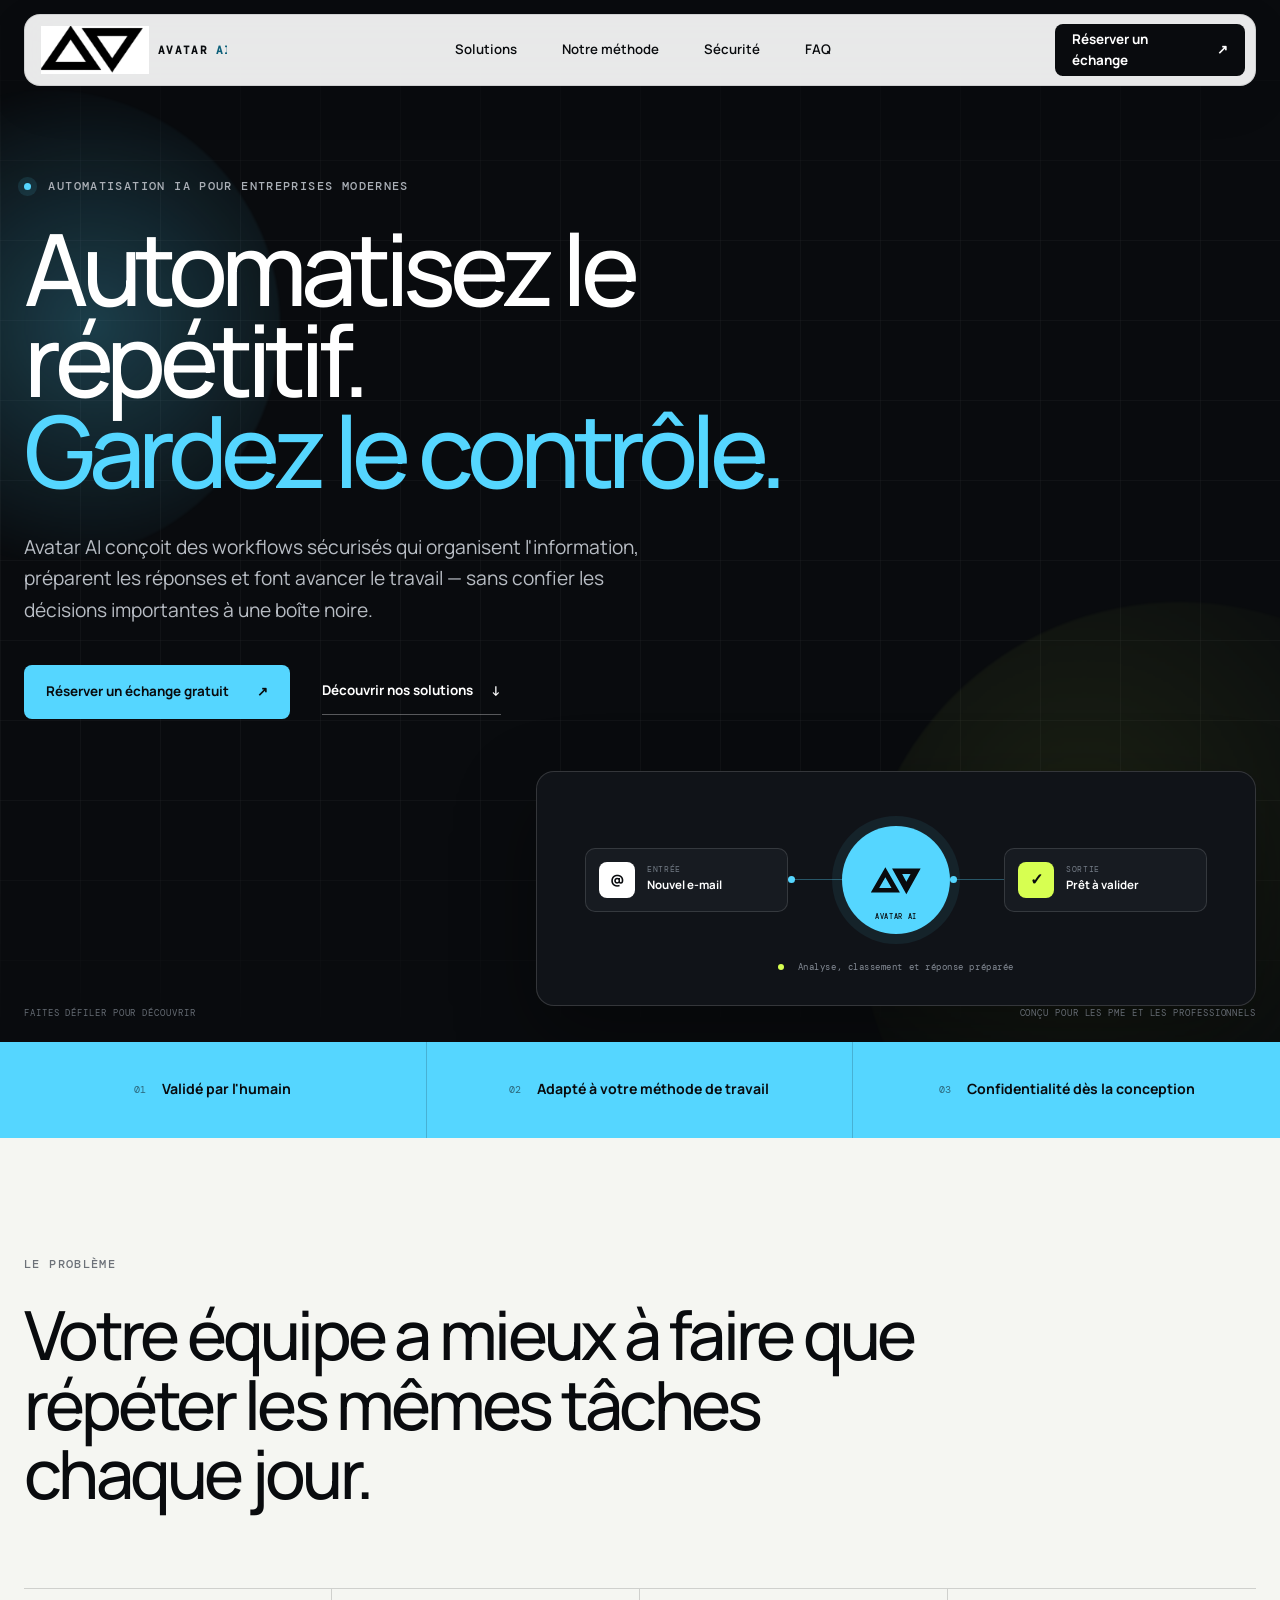
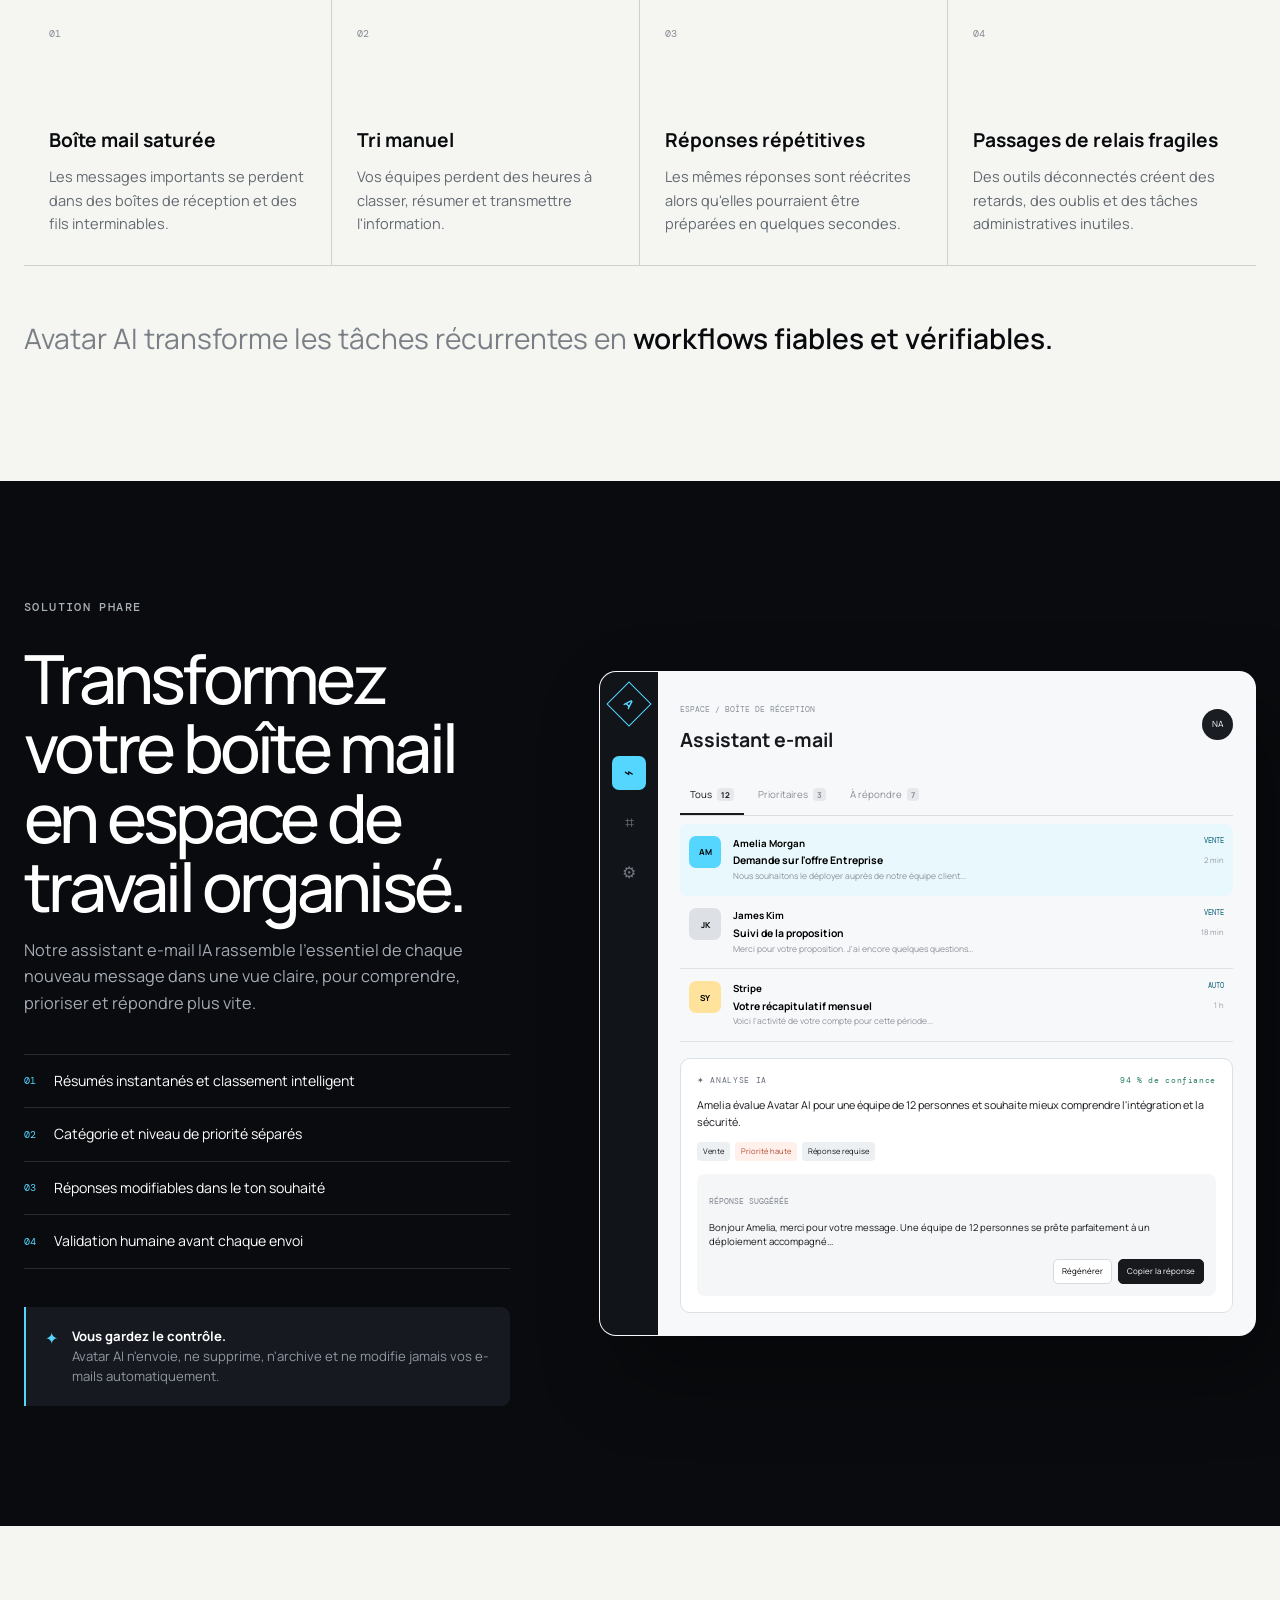
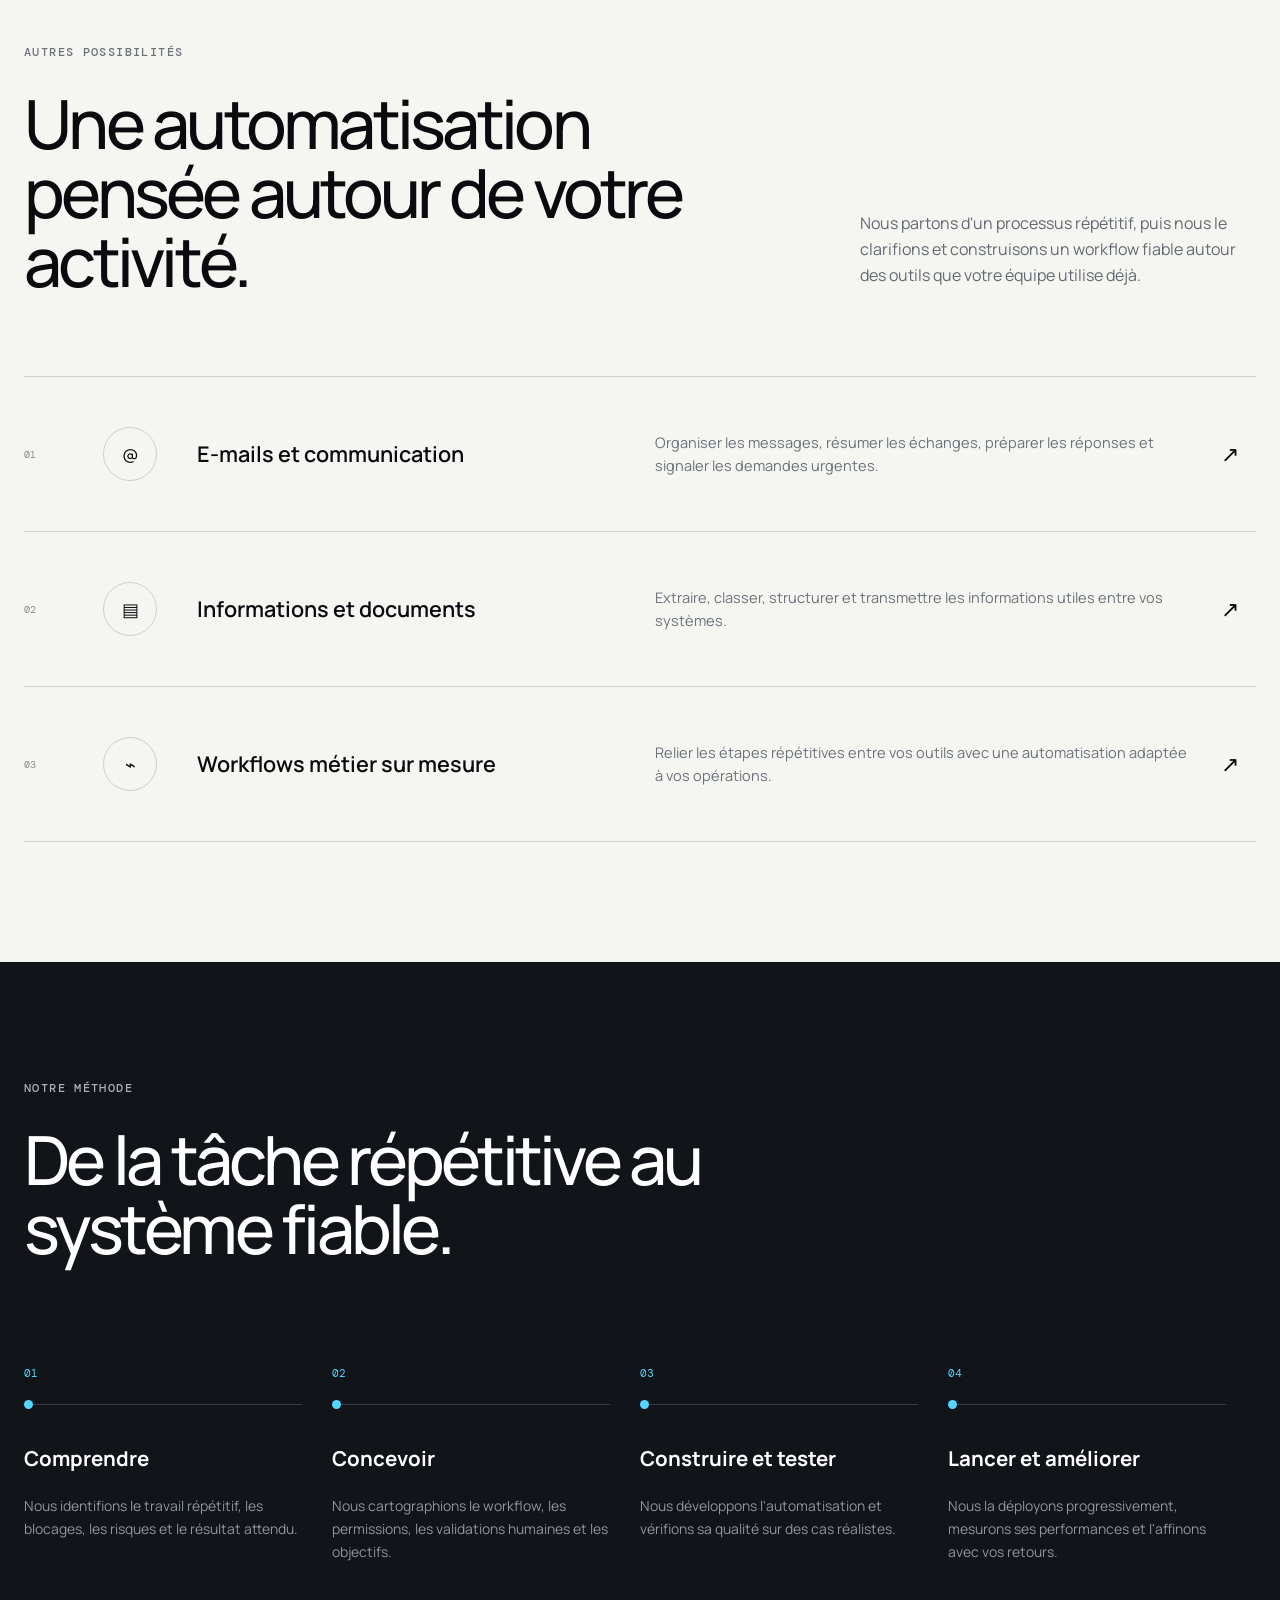
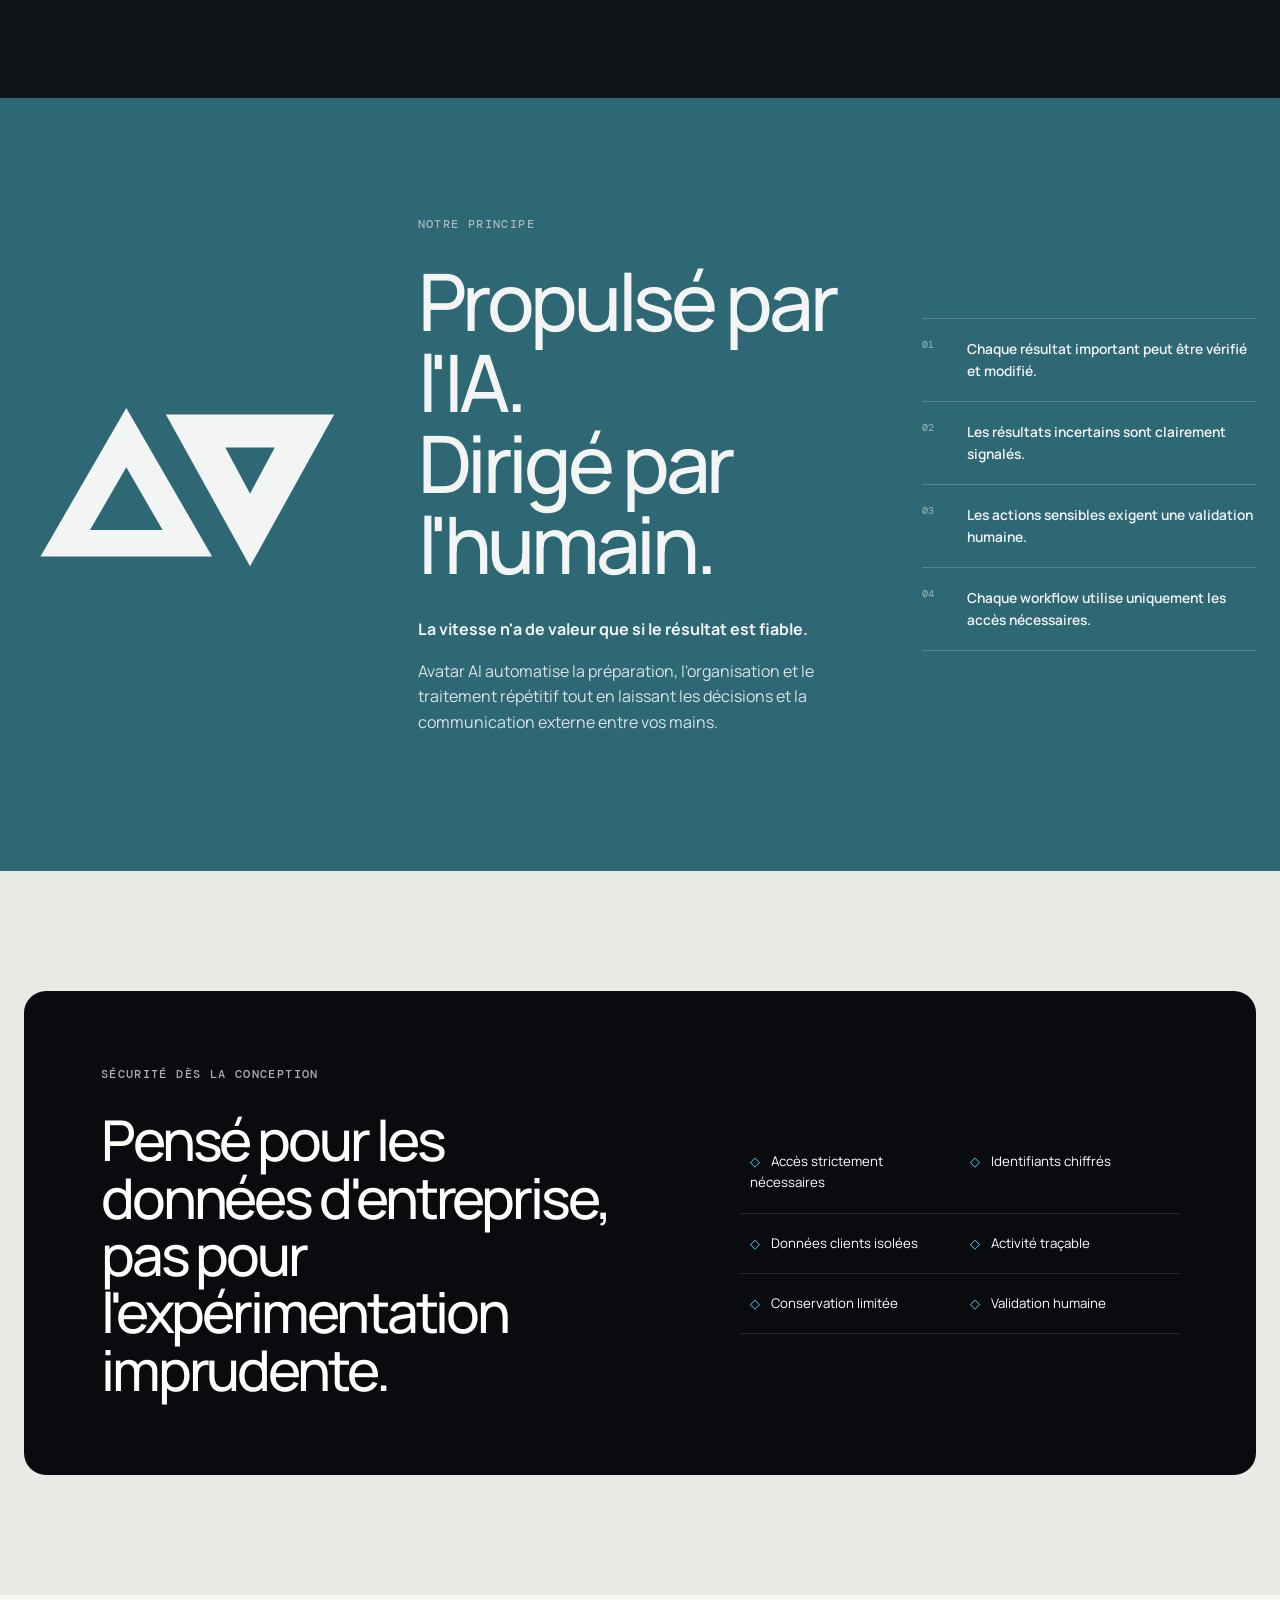
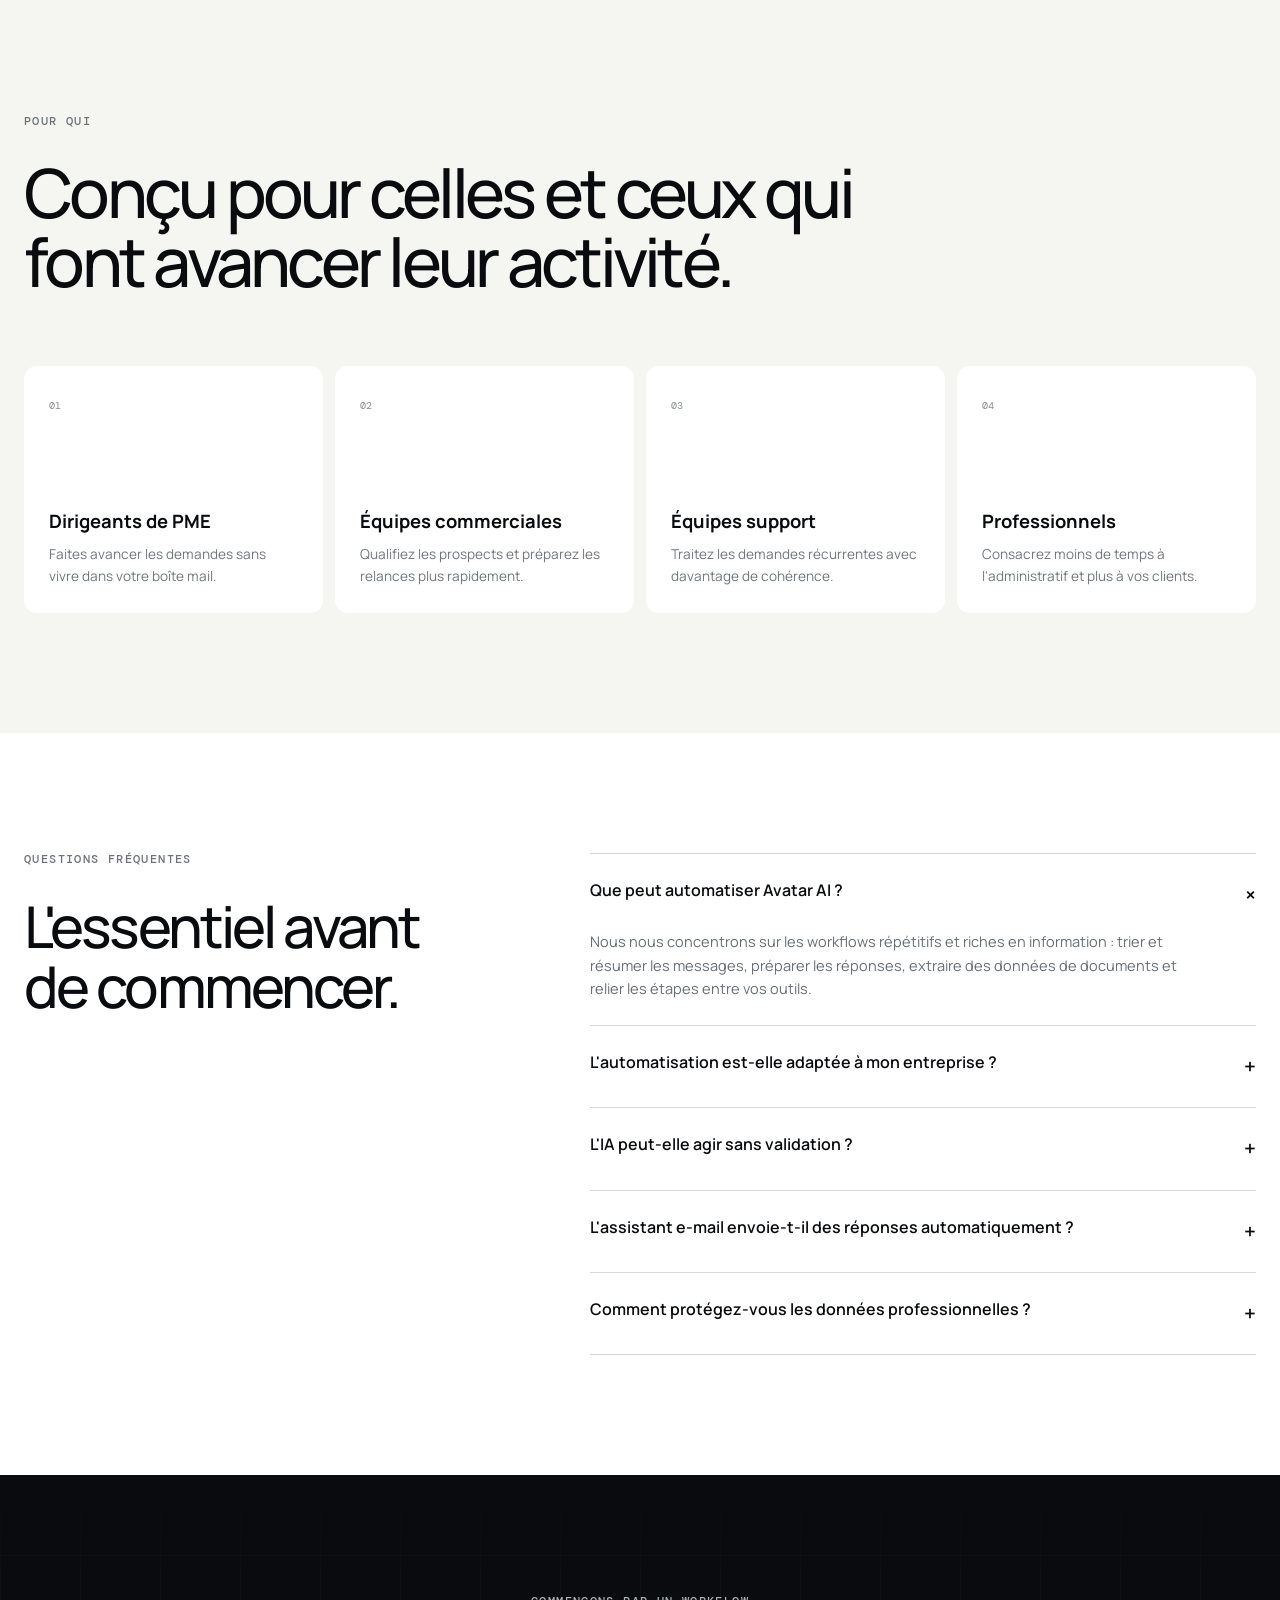
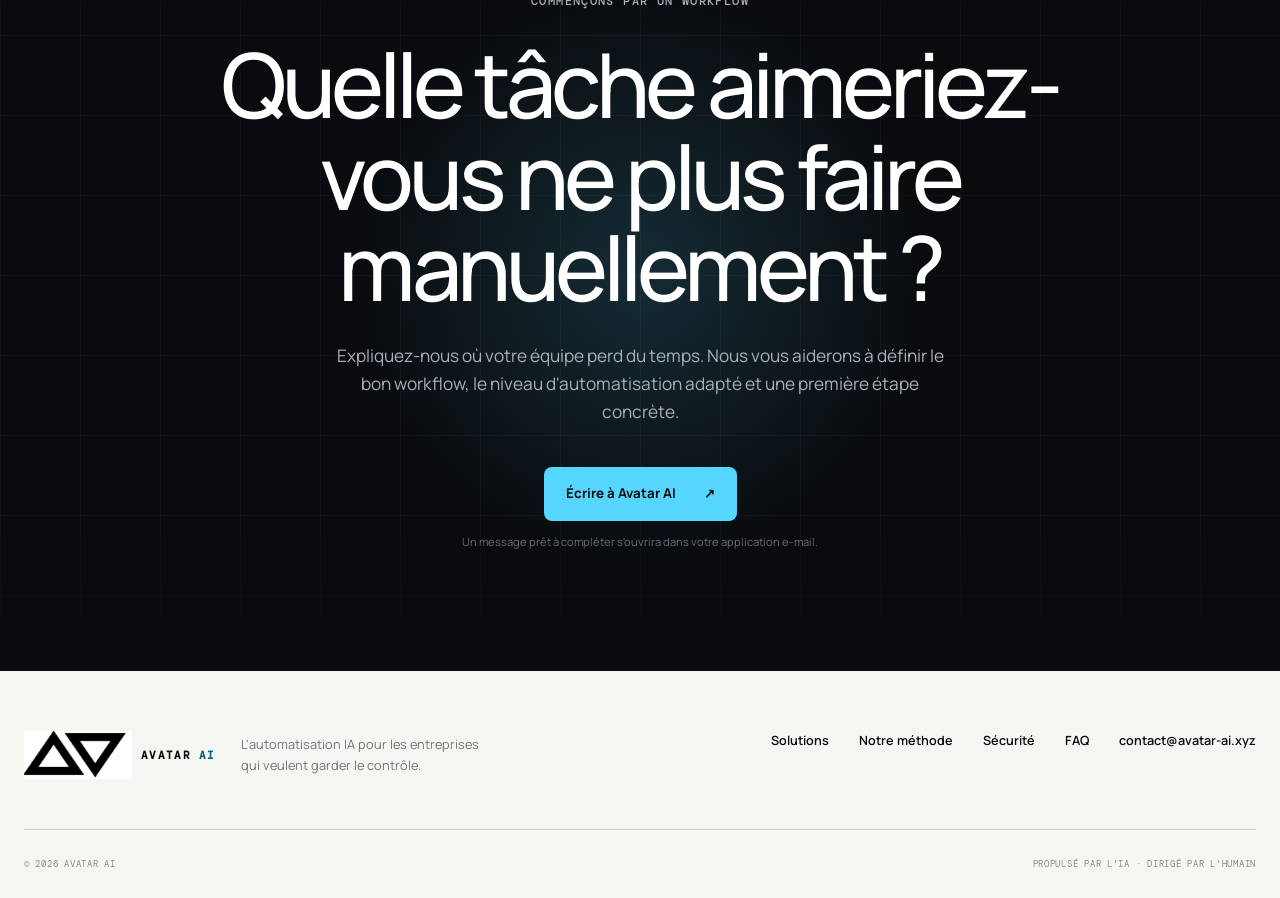
==== commit ca9a1a2c: "Display contact email address in footer" ====
--- a/index.html
+++ b/index.html
@@ -140,7 +140,7 @@
 
   <footer class="site-footer">
     <div class="footer-brand"><div class="footer-lockup"><div class="footer-logo" aria-hidden="true"><span class="brand-crop"></span></div><span class="brand-name">AVATAR <b>AI</b></span></div><p>L'automatisation IA pour les entreprises<br>qui veulent garder le contrôle.</p></div>
-    <div class="footer-links"><a href="#solutions">Solutions</a><a href="#process">Notre méthode</a><a href="#security">Sécurité</a><a href="#faq">FAQ</a><a href="mailto:contact@avatar-ai.xyz">E-mail</a></div>
+    <div class="footer-links"><a href="#solutions">Solutions</a><a href="#process">Notre méthode</a><a href="#security">Sécurité</a><a href="#faq">FAQ</a><a href="mailto:contact@avatar-ai.xyz">contact@avatar-ai.xyz</a></div>
     <div class="footer-meta"><span>© 2026 AVATAR AI</span><span>PROPULSÉ PAR L'IA · DIRIGÉ PAR L'HUMAIN</span></div>
   </footer>
   <script src="./script.js"></script>
--- a/styles.css
+++ b/styles.css
@@ -115,7 +115,7 @@
 .faq-section { display: grid; grid-template-columns: .7fr 1fr; gap: 100px; background: white; }.faq-heading h2 { margin: 0; font-size: clamp(2.5rem,4.5vw,4.3rem); line-height: 1.05; letter-spacing: -.05em; font-weight: 500; }.faq-list { border-top: 1px solid var(--line); }.faq-list details { border-bottom: 1px solid var(--line); }.faq-list summary { display: flex; justify-content: space-between; gap: 30px; padding: 24px 0; list-style: none; font-weight: 600; cursor: pointer; }.faq-list summary::-webkit-details-marker { display: none; }.faq-list summary span { font-size: 1.3rem; transition: transform .2s; }.faq-list details[open] summary span { transform: rotate(45deg); }.faq-list details p { margin: -5px 45px 25px 0; color: #686e76; font-size: .91rem; }
 
 .contact-section { position: relative; display: grid; place-items: center; min-height: 680px; padding: 120px 24px; overflow: hidden; color: white; background: var(--ink); text-align: center; }.contact-section::before { content:''; position: absolute; width: 600px; height: 600px; border-radius: 50%; background: radial-gradient(circle, rgba(85,214,255,.16), transparent 68%); }.contact-inner { position: relative; z-index: 2; max-width: 920px; }.contact-inner h2 { font-size: clamp(3.2rem,7vw,6.6rem); }.contact-inner > p:not(.eyebrow) { max-width: 630px; margin: 30px auto; color: #aab0b8; font-size: 1.08rem; }.contact-cta { max-width: 320px; margin: 12px auto; }.contact-inner small { display: block; color: #666d76; font-size: .7rem; }
-.site-footer { display: grid; grid-template-columns: 1fr 1fr; gap: 50px; padding: 60px max(24px, calc((100vw - 1240px)/2)) 28px; background: var(--paper); }.footer-brand { display: flex; align-items: flex-start; gap: 25px; }.footer-lockup { display:flex; align-items:center; gap:9px; }.footer-logo { width: 108px; height: 48px; }.footer-brand p { margin: 3px 0; color: #70767d; font-size: .8rem; }.footer-links { display: flex; justify-content: flex-end; gap: 30px; font-size: .79rem; font-weight: 600; }.footer-meta { grid-column: 1/-1; display: flex; justify-content: space-between; padding-top: 28px; border-top: 1px solid var(--line); color: #858b92; font: .57rem 'DM Mono', monospace; letter-spacing: .08em; }
+.site-footer { display: grid; grid-template-columns: 1fr 1fr; gap: 50px; padding: 60px max(24px, calc((100vw - 1240px)/2)) 28px; background: var(--paper); }.footer-brand { display: flex; align-items: flex-start; gap: 25px; }.footer-lockup { display:flex; align-items:center; gap:9px; }.footer-logo { width: 108px; height: 48px; }.footer-brand p { margin: 3px 0; color: #70767d; font-size: .8rem; }.footer-links { display: flex; flex-wrap: wrap; justify-content: flex-end; gap: 30px; font-size: .79rem; font-weight: 600; }.footer-meta { grid-column: 1/-1; display: flex; justify-content: space-between; padding-top: 28px; border-top: 1px solid var(--line); color: #858b92; font: .57rem 'DM Mono', monospace; letter-spacing: .08em; }
 
 .reveal { opacity: 0; transform: translateY(22px); transition: opacity .75s ease, transform .75s ease; }.reveal.visible { opacity: 1; transform: none; }.reveal-delay { transition-delay: .15s; }
 
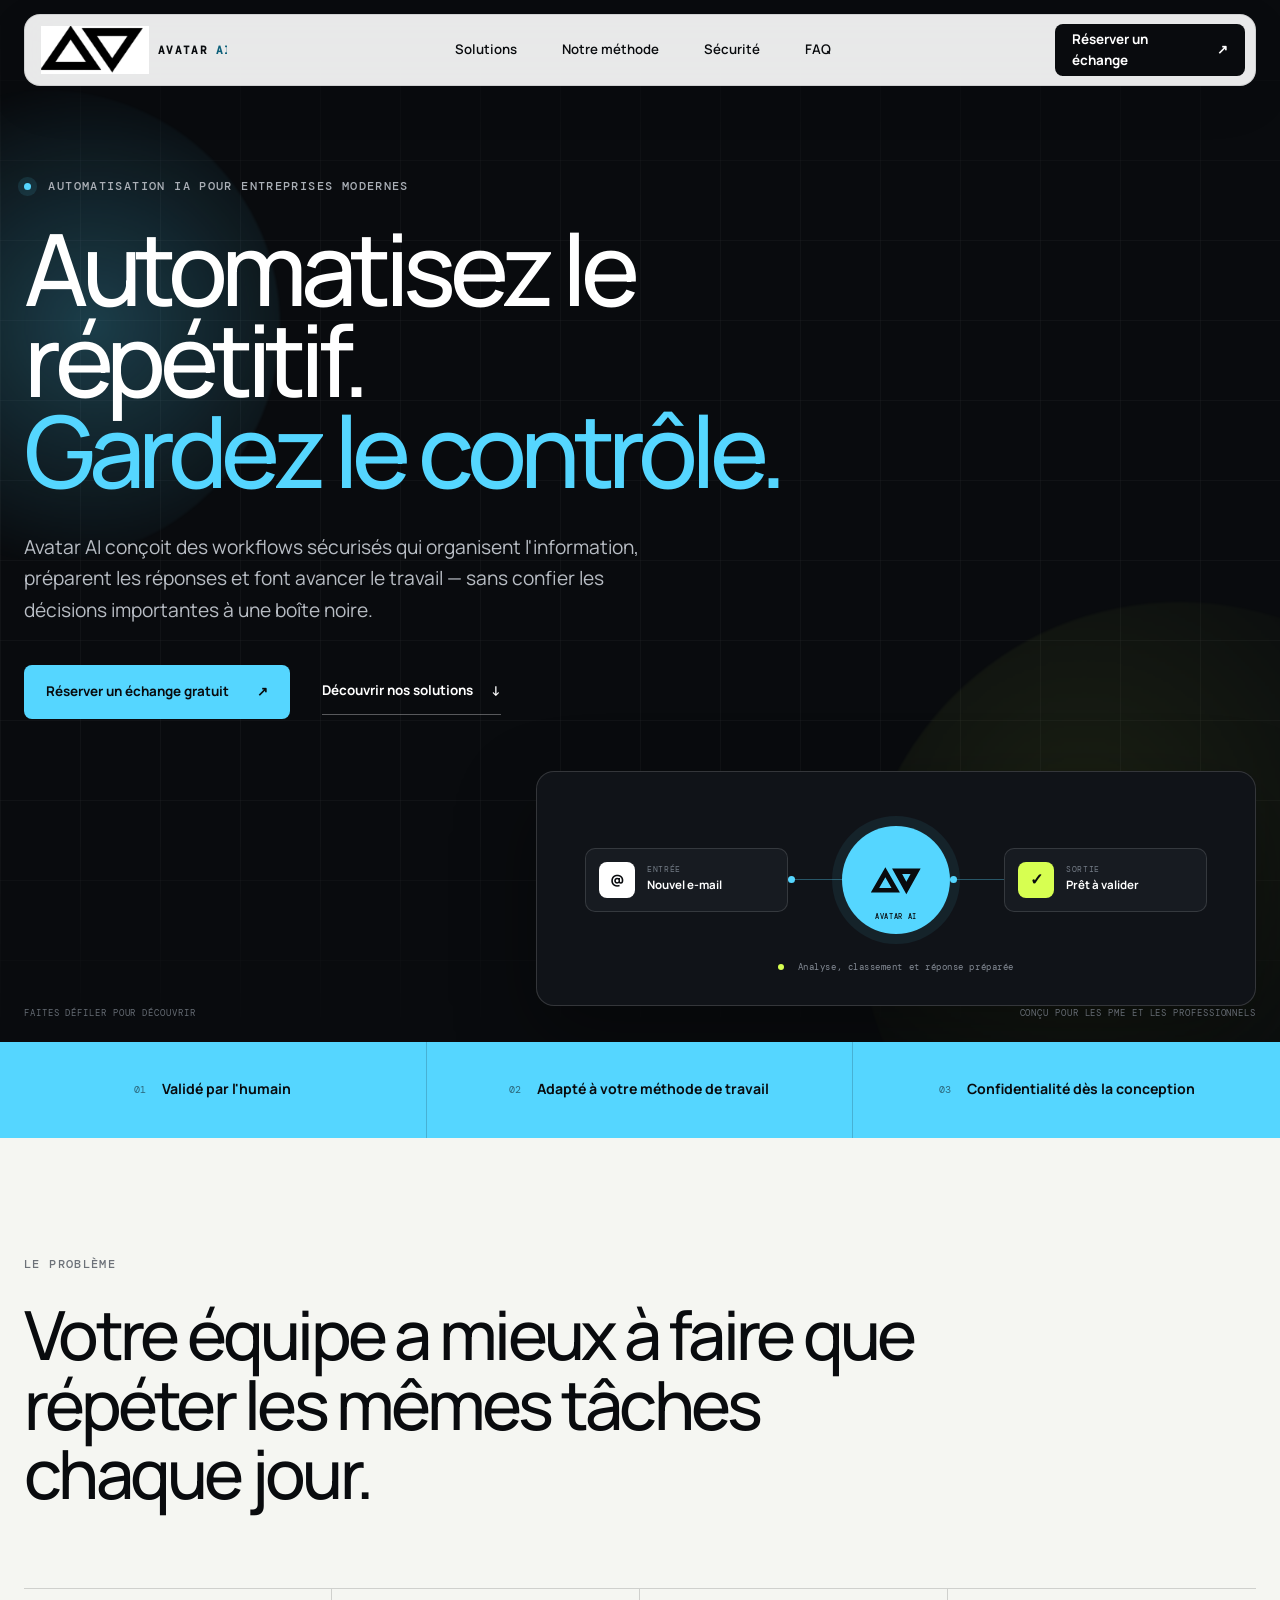
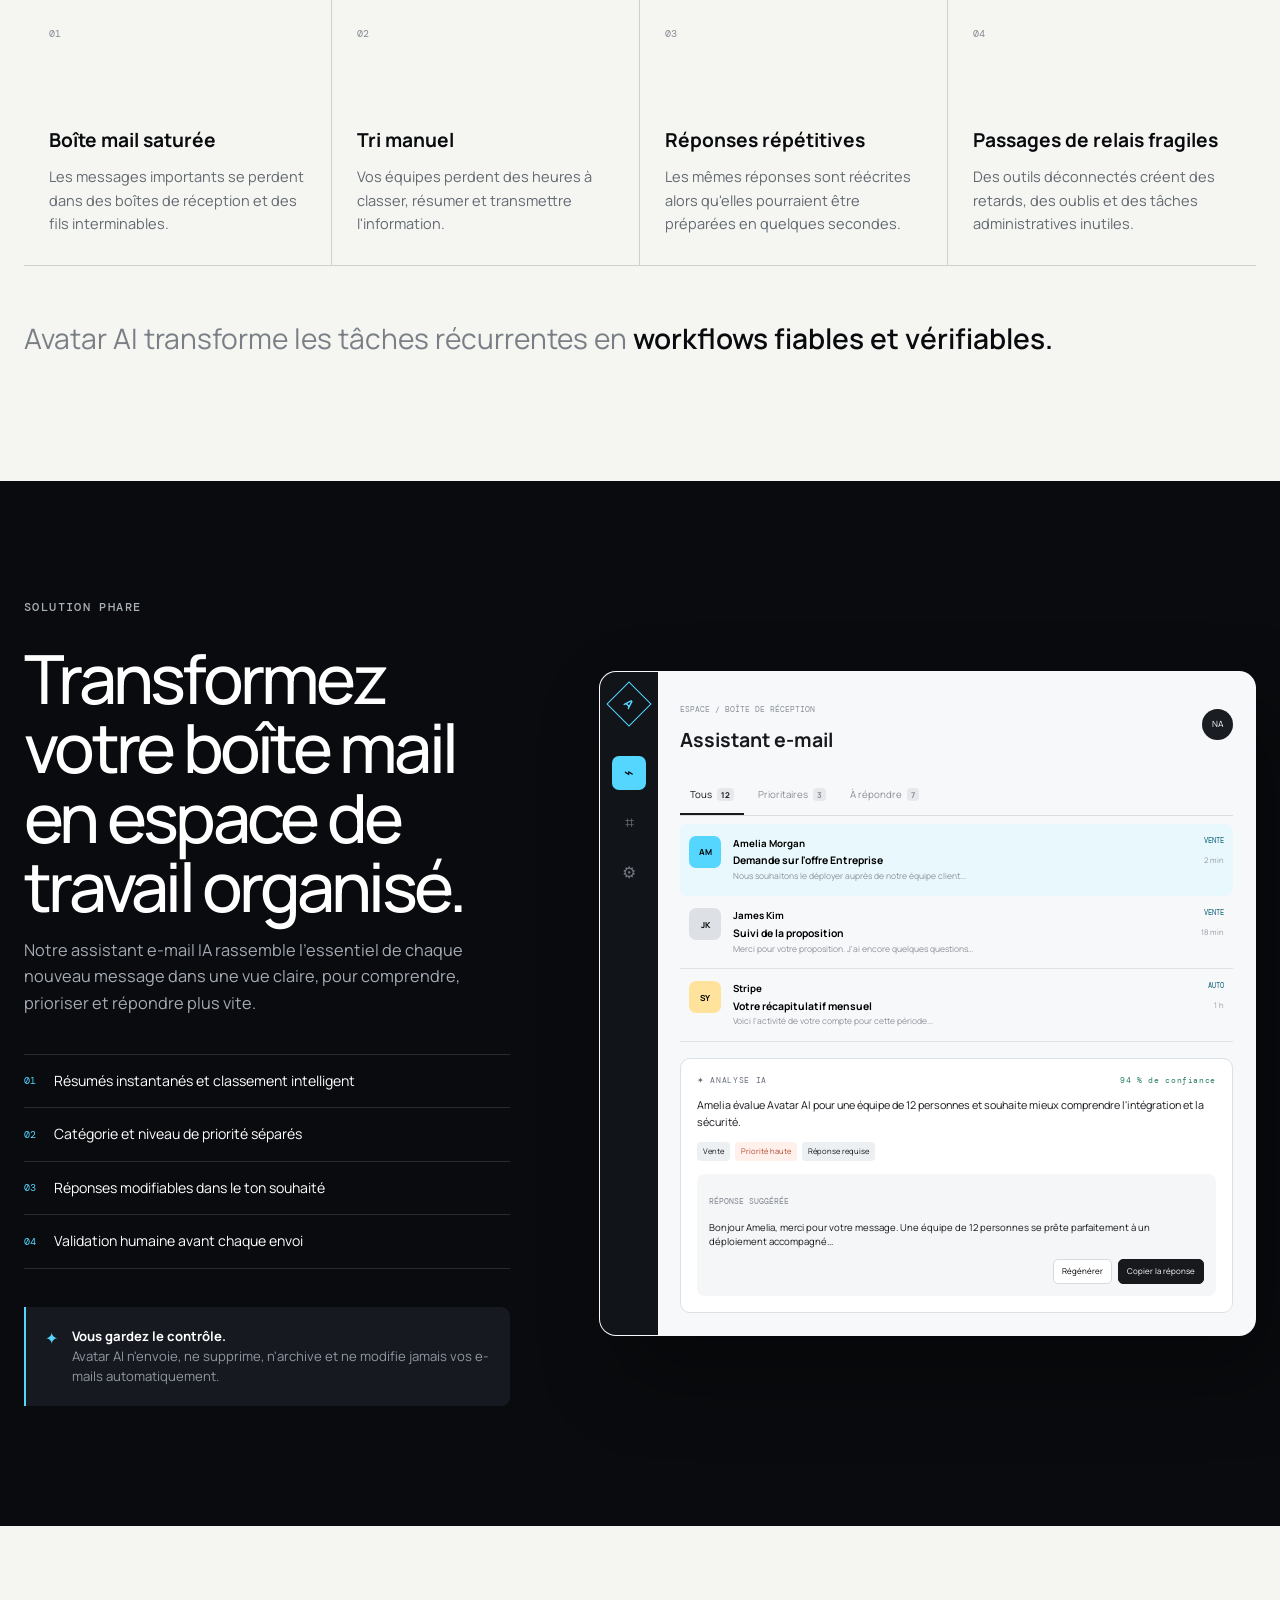
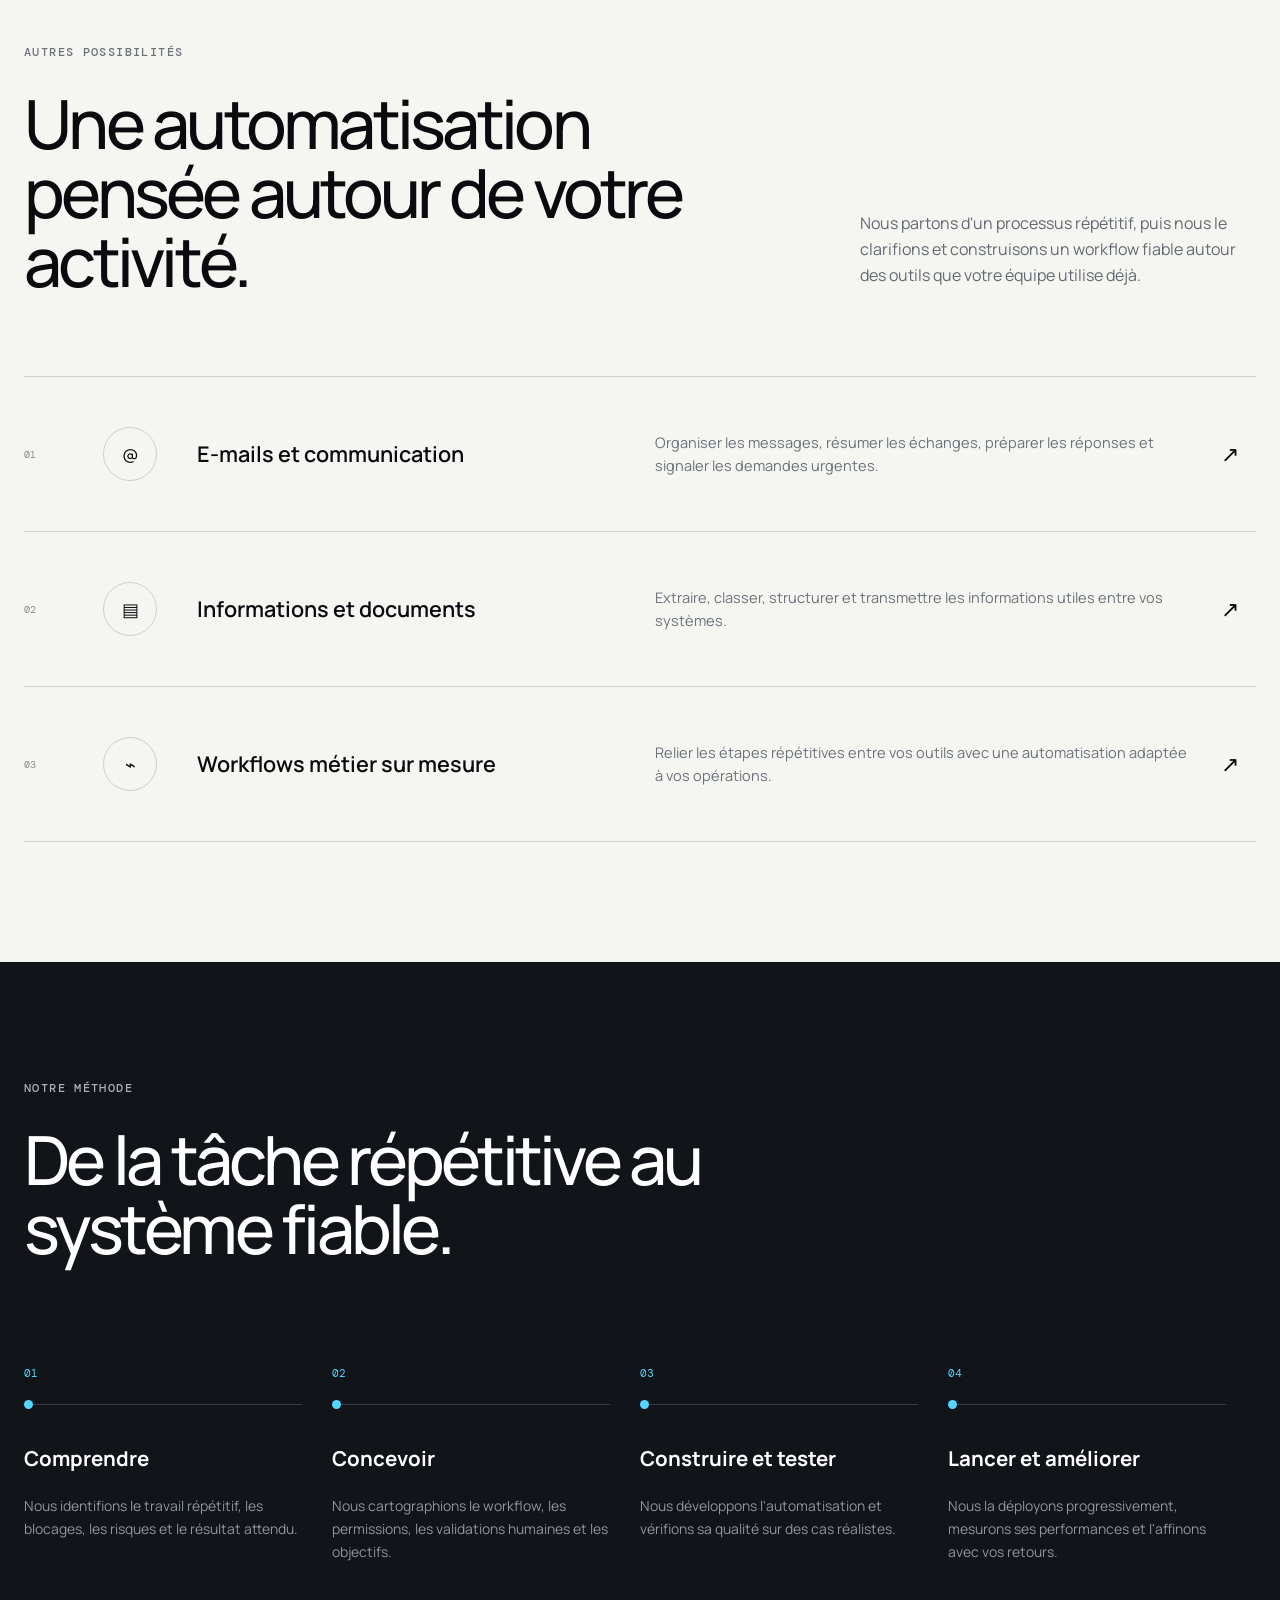
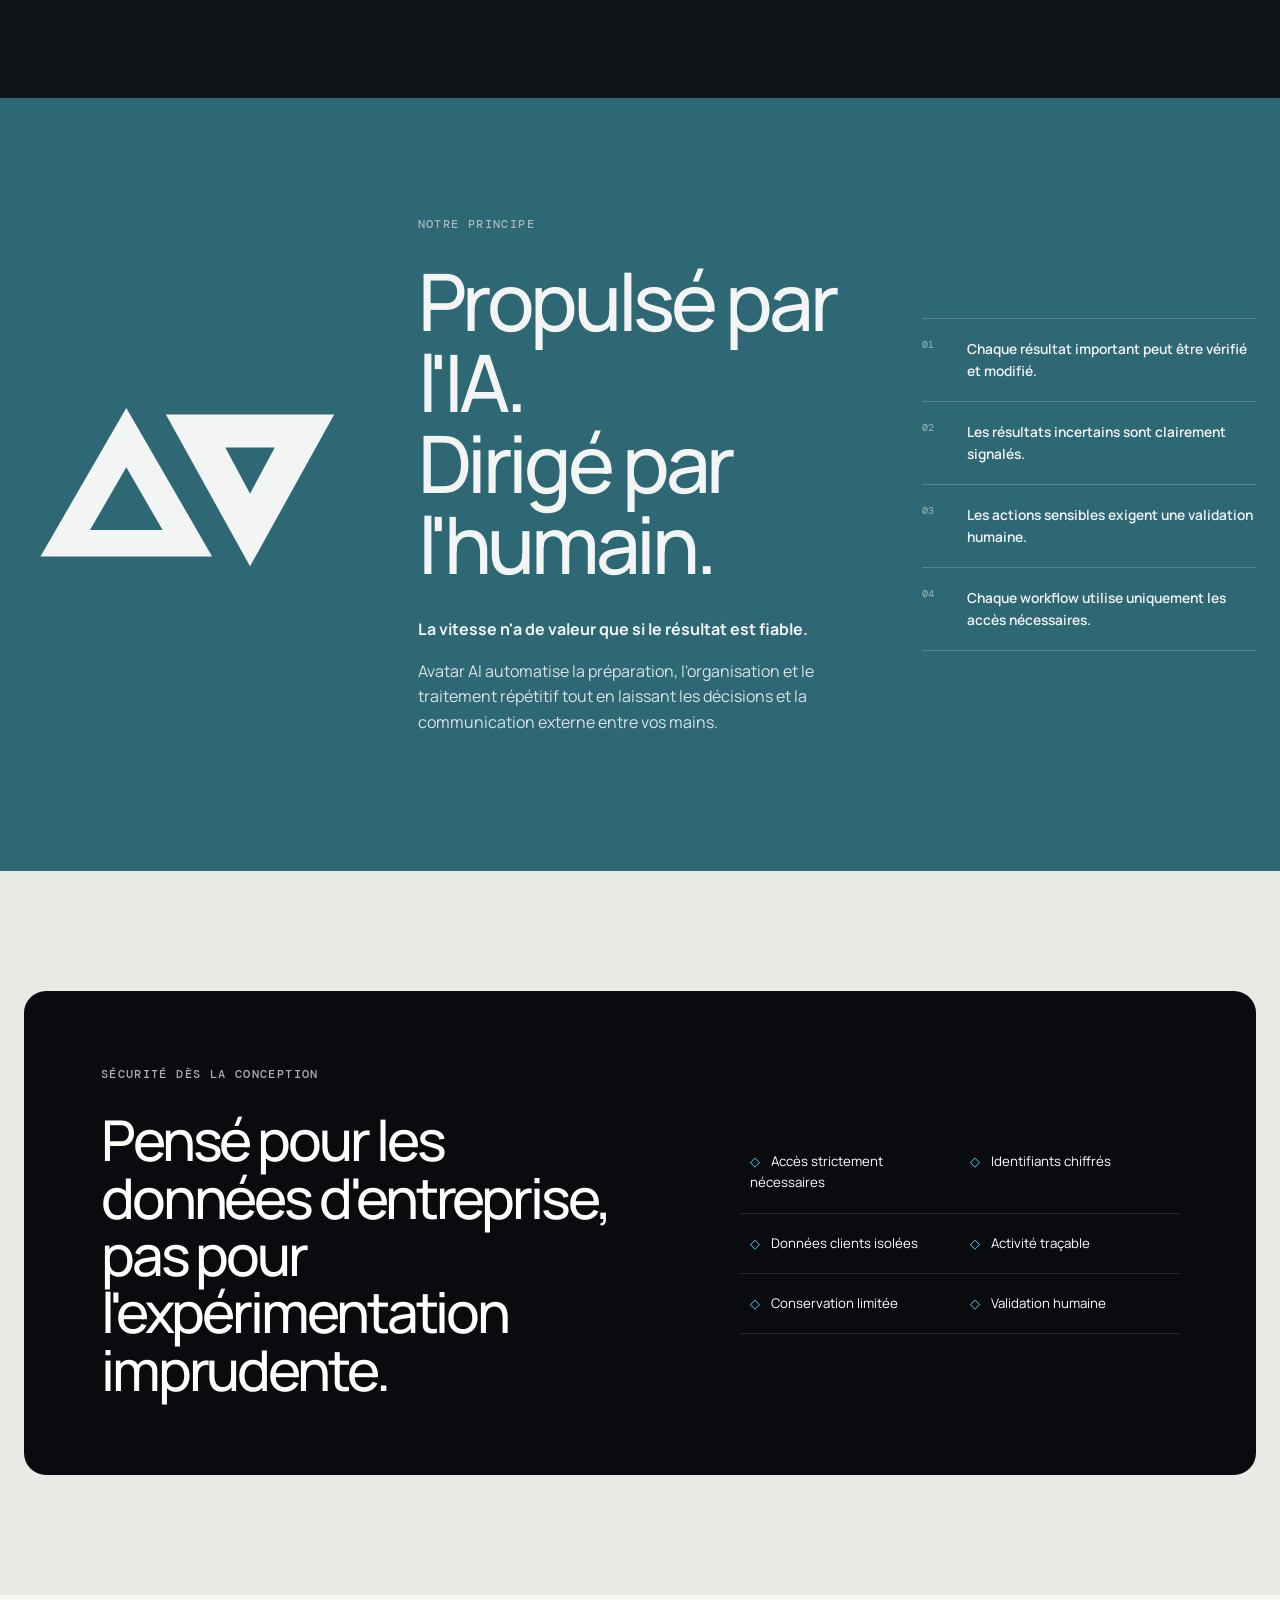
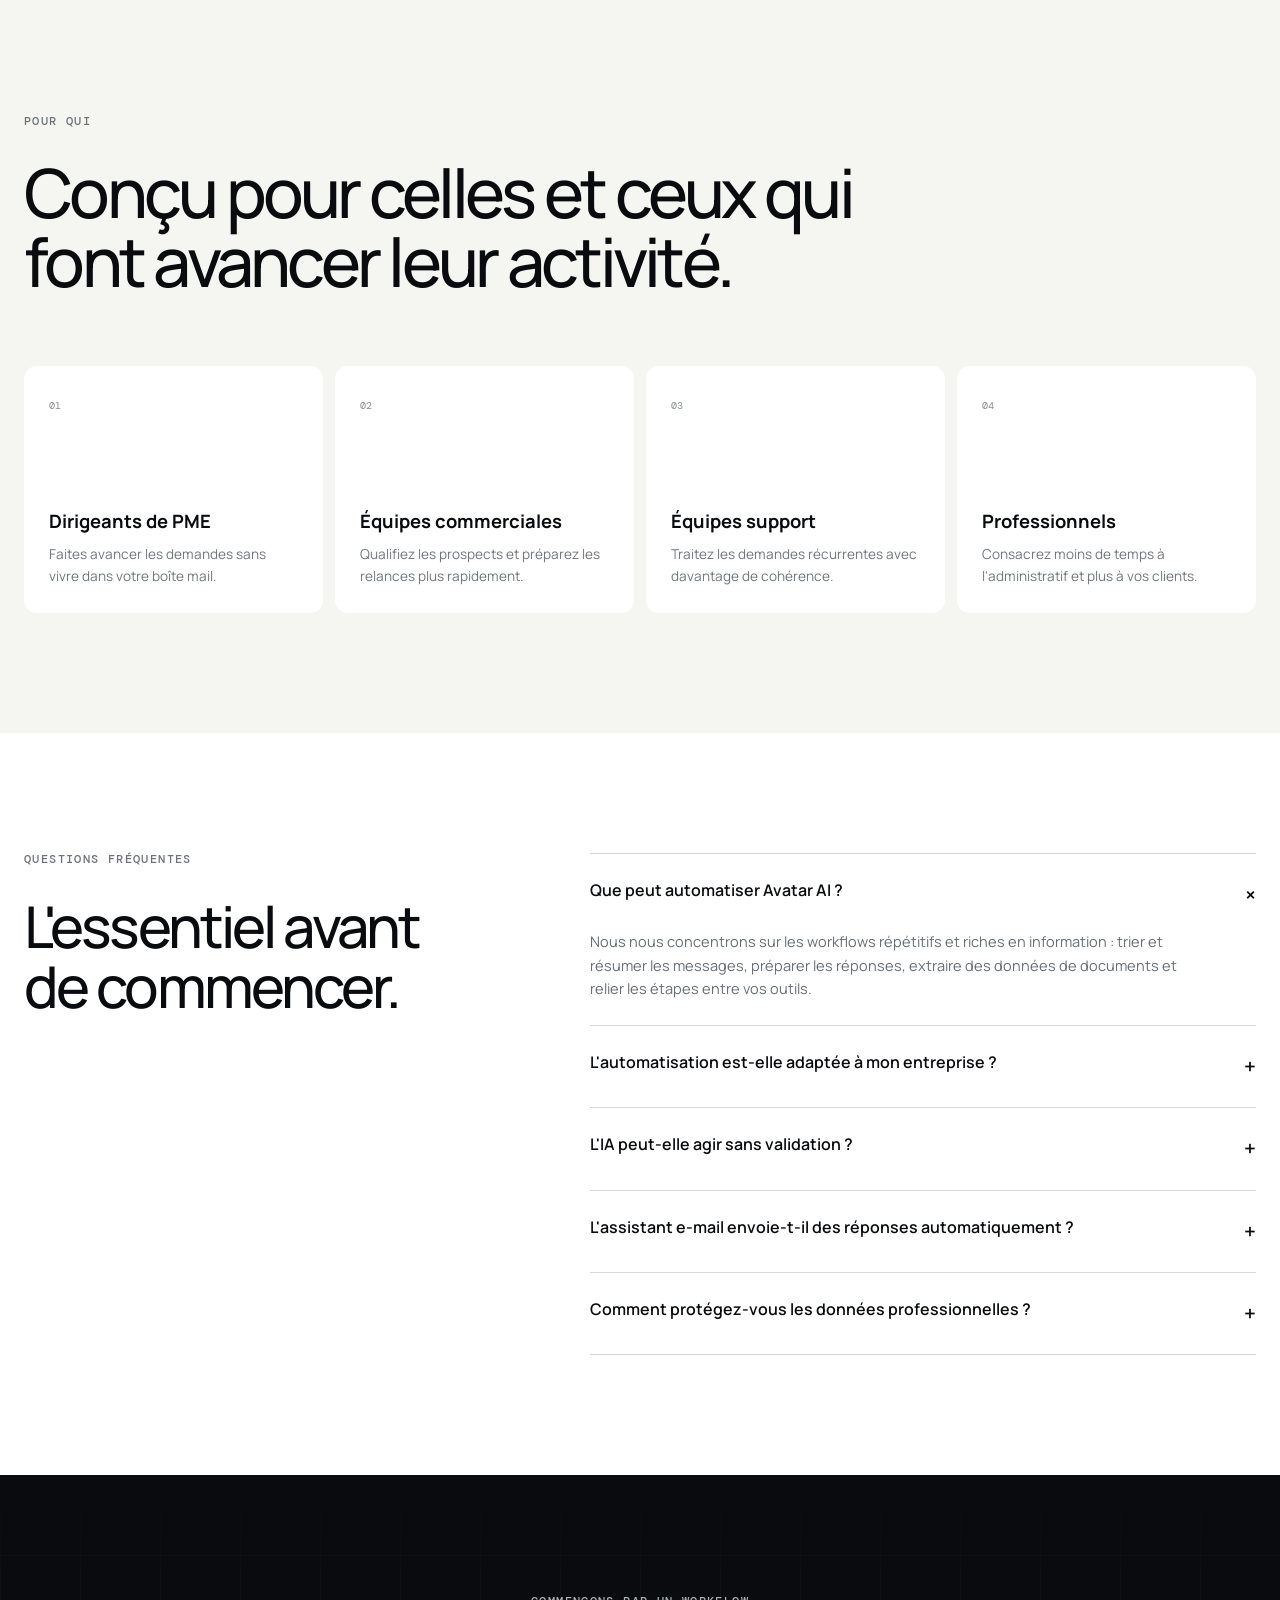
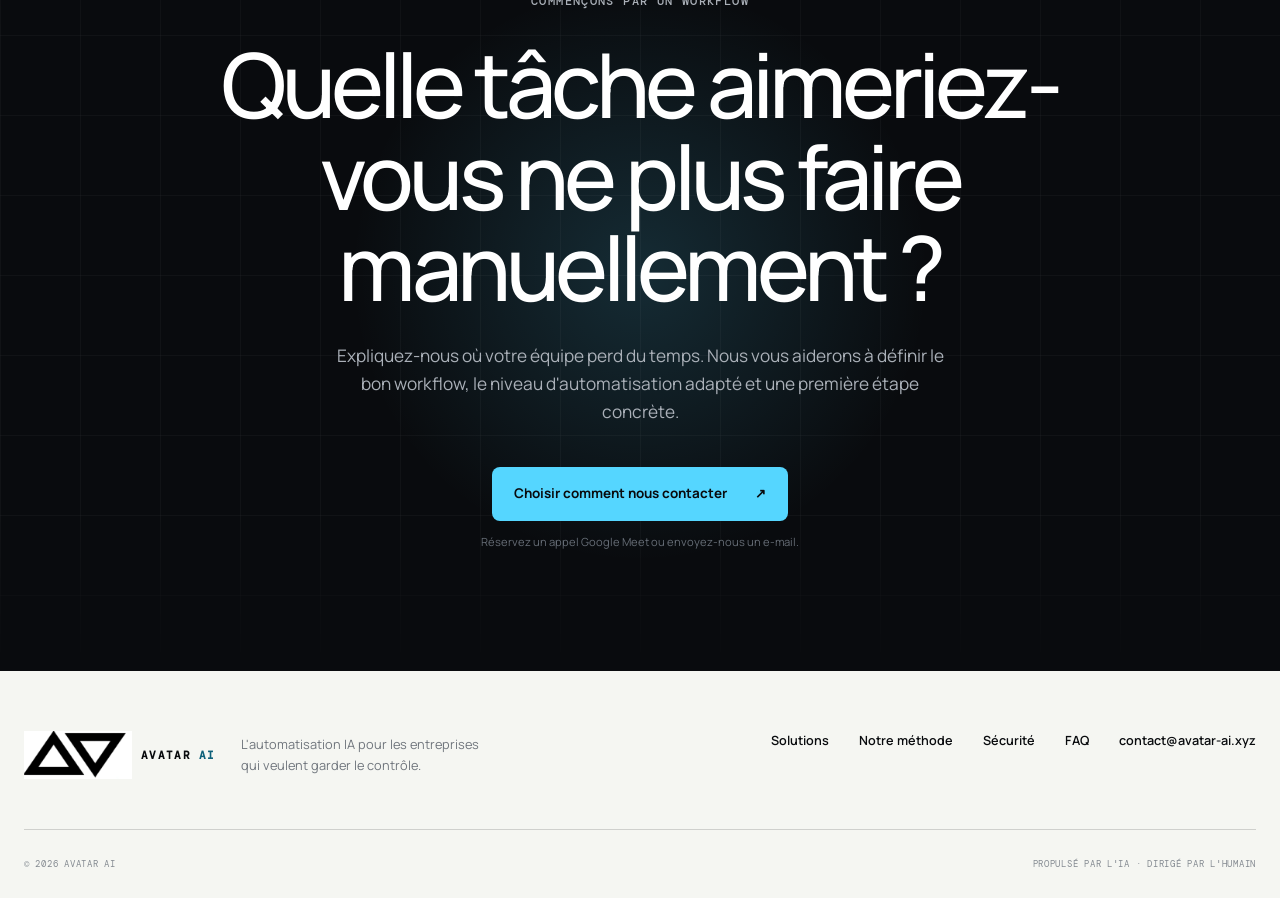
==== commit 0cee180d: "Add Google Calendar booking page" ====
--- a/index.html
+++ b/index.html
@@ -22,10 +22,10 @@
     <nav class="desktop-nav" aria-label="Navigation principale">
       <a href="#solutions">Solutions</a><a href="#process">Notre méthode</a><a href="#security">Sécurité</a><a href="#faq">FAQ</a>
     </nav>
-    <a class="button button-small button-dark" href="#contact">Réserver un échange <span aria-hidden="true">↗</span></a>
+    <a class="button button-small button-dark" href="./reservation.html">Réserver un échange <span aria-hidden="true">↗</span></a>
     <button class="menu-toggle" type="button" aria-expanded="false" aria-controls="mobile-menu"><span></span><span></span><span class="sr-only">Ouvrir le menu</span></button>
     <nav class="mobile-nav" id="mobile-menu" aria-label="Navigation mobile">
-      <a href="#solutions">Solutions</a><a href="#process">Notre méthode</a><a href="#security">Sécurité</a><a href="#faq">FAQ</a><a href="#contact">Réserver un échange</a>
+      <a href="#solutions">Solutions</a><a href="#process">Notre méthode</a><a href="#security">Sécurité</a><a href="#faq">FAQ</a><a href="./reservation.html">Réserver un échange</a>
     </nav>
   </header>
 
@@ -36,7 +36,7 @@
         <p class="eyebrow"><span class="pulse"></span> AUTOMATISATION IA POUR ENTREPRISES MODERNES</p>
         <h1>Automatisez le répétitif.<br><span>Gardez le contrôle.</span></h1>
         <p class="hero-lede">Avatar AI conçoit des workflows sécurisés qui organisent l'information, préparent les réponses et font avancer le travail — sans confier les décisions importantes à une boîte noire.</p>
-        <div class="hero-actions"><a class="button button-primary" href="#contact">Réserver un échange gratuit <span aria-hidden="true">↗</span></a><a class="text-link" href="#solutions">Découvrir nos solutions <span aria-hidden="true">↓</span></a></div>
+        <div class="hero-actions"><a class="button button-primary" href="./reservation.html">Réserver un échange gratuit <span aria-hidden="true">↗</span></a><a class="text-link" href="#solutions">Découvrir nos solutions <span aria-hidden="true">↓</span></a></div>
       </div>
       <div class="hero-visual reveal reveal-delay" aria-label="Exemple simple d'un workflow Avatar AI">
         <div class="simple-flow">
@@ -134,7 +134,7 @@
 
     <section class="contact-section" id="contact">
       <div class="contact-grid" aria-hidden="true"></div>
-      <div class="contact-inner reveal"><p class="eyebrow light">COMMENÇONS PAR UN WORKFLOW</p><h2>Quelle tâche aimeriez-vous ne plus faire manuellement ?</h2><p>Expliquez-nous où votre équipe perd du temps. Nous vous aiderons à définir le bon workflow, le niveau d'automatisation adapté et une première étape concrète.</p><a class="button button-primary contact-cta" href="mailto:avatar_contact@protonmail.com?subject=Demande%20de%20consultation%20Avatar%20AI&amp;body=Bonjour%20Avatar%20AI%2C%0A%0AJ'aimerais%20discuter%20de%20l'automatisation%20suivante%20%3A%0A%0AEntreprise%20%3A%0ATaille%20de%20l'%C3%A9quipe%20%3A%0A%0AMerci">Écrire à Avatar AI <span aria-hidden="true">↗</span></a><small>Un message prêt à compléter s'ouvrira dans votre application e-mail.</small></div>
+      <div class="contact-inner reveal"><p class="eyebrow light">COMMENÇONS PAR UN WORKFLOW</p><h2>Quelle tâche aimeriez-vous ne plus faire manuellement ?</h2><p>Expliquez-nous où votre équipe perd du temps. Nous vous aiderons à définir le bon workflow, le niveau d'automatisation adapté et une première étape concrète.</p><a class="button button-primary contact-cta" href="./reservation.html">Choisir comment nous contacter <span aria-hidden="true">↗</span></a><small>Réservez un appel Google Meet ou envoyez-nous un e-mail.</small></div>
     </section>
   </main>
 
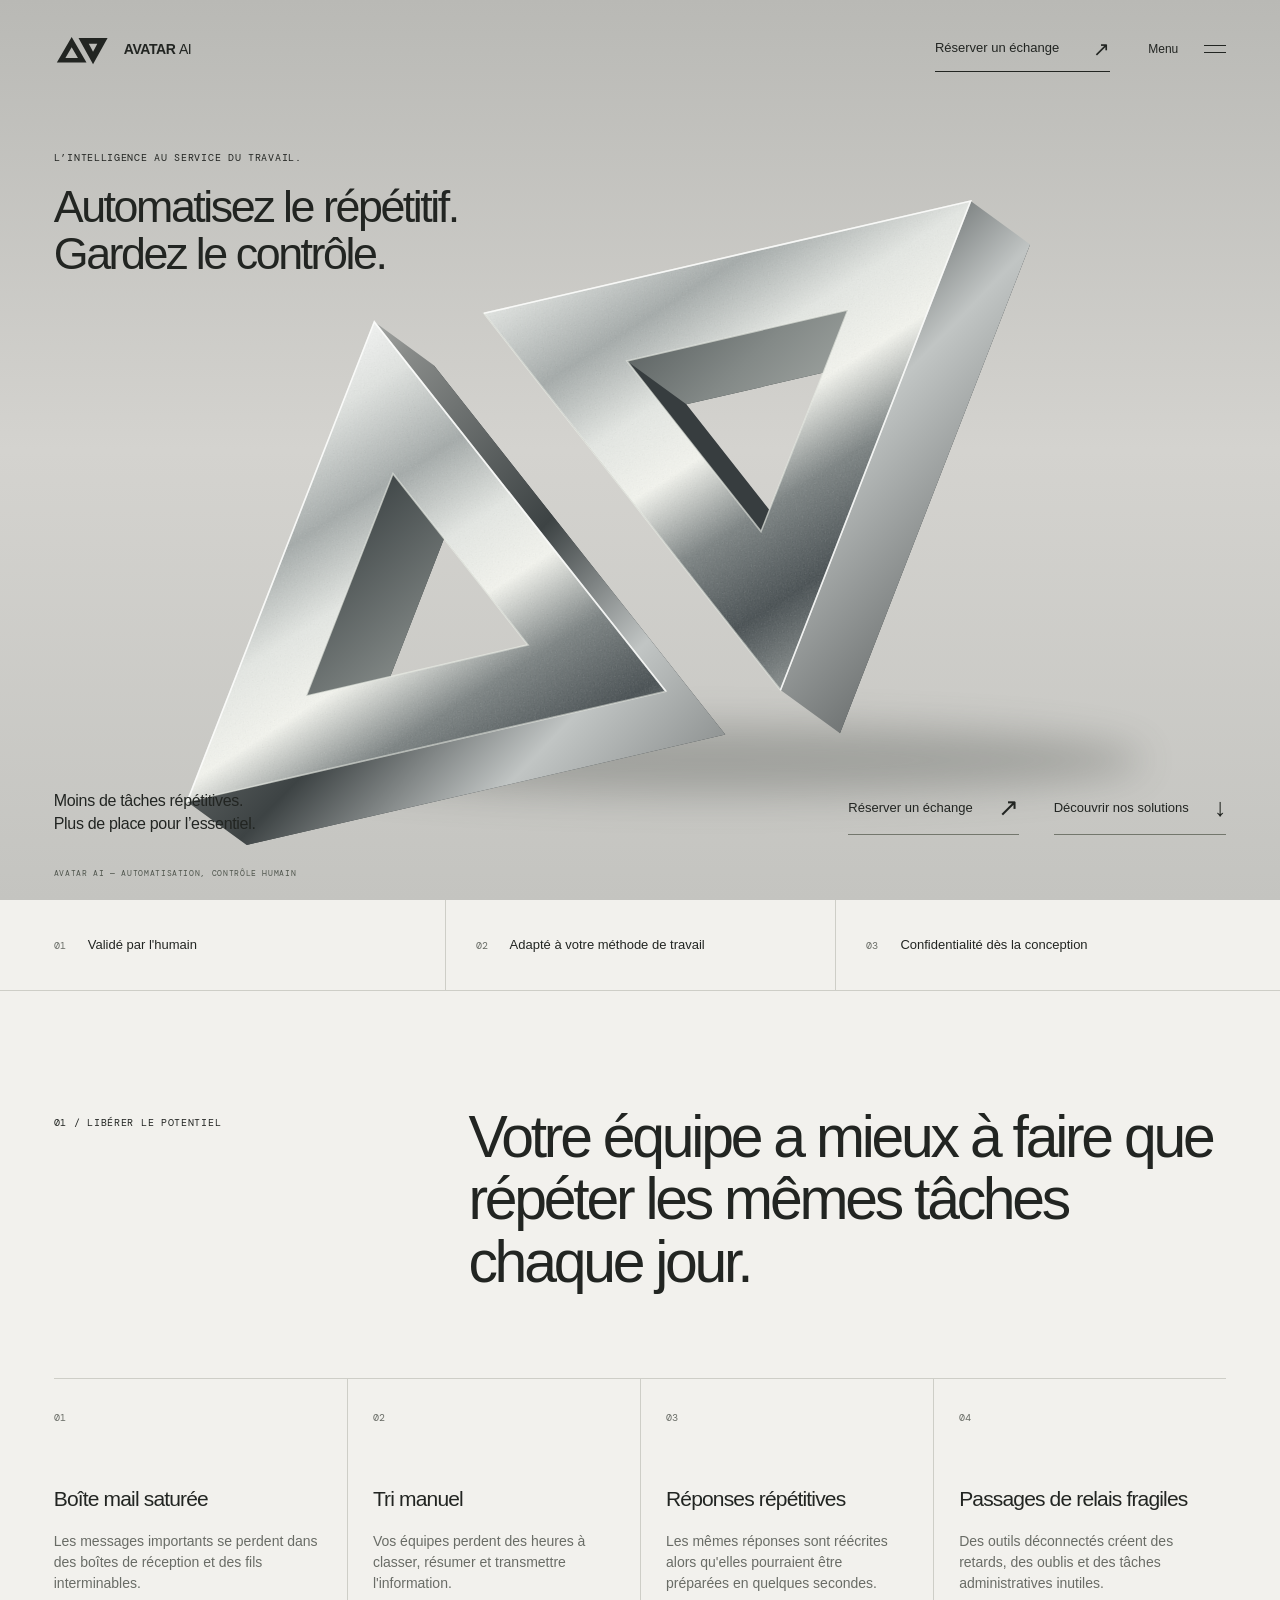
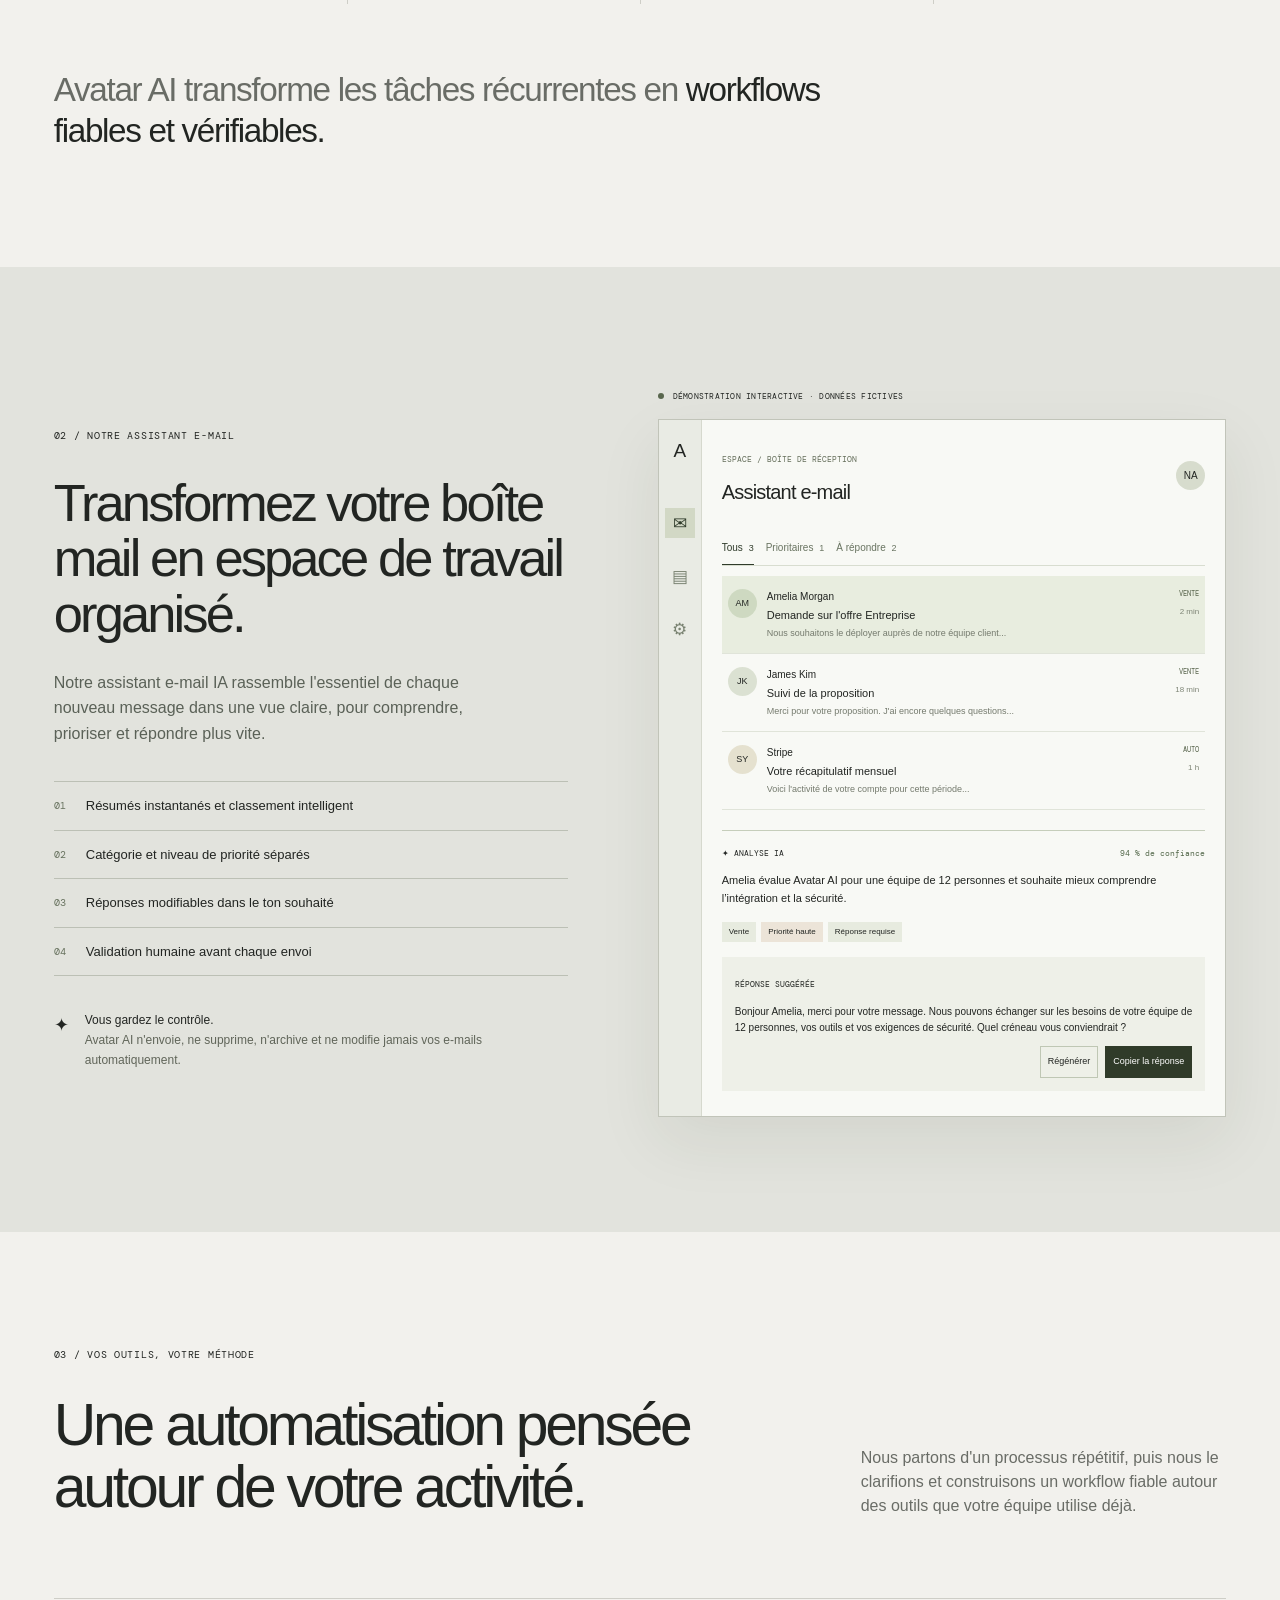
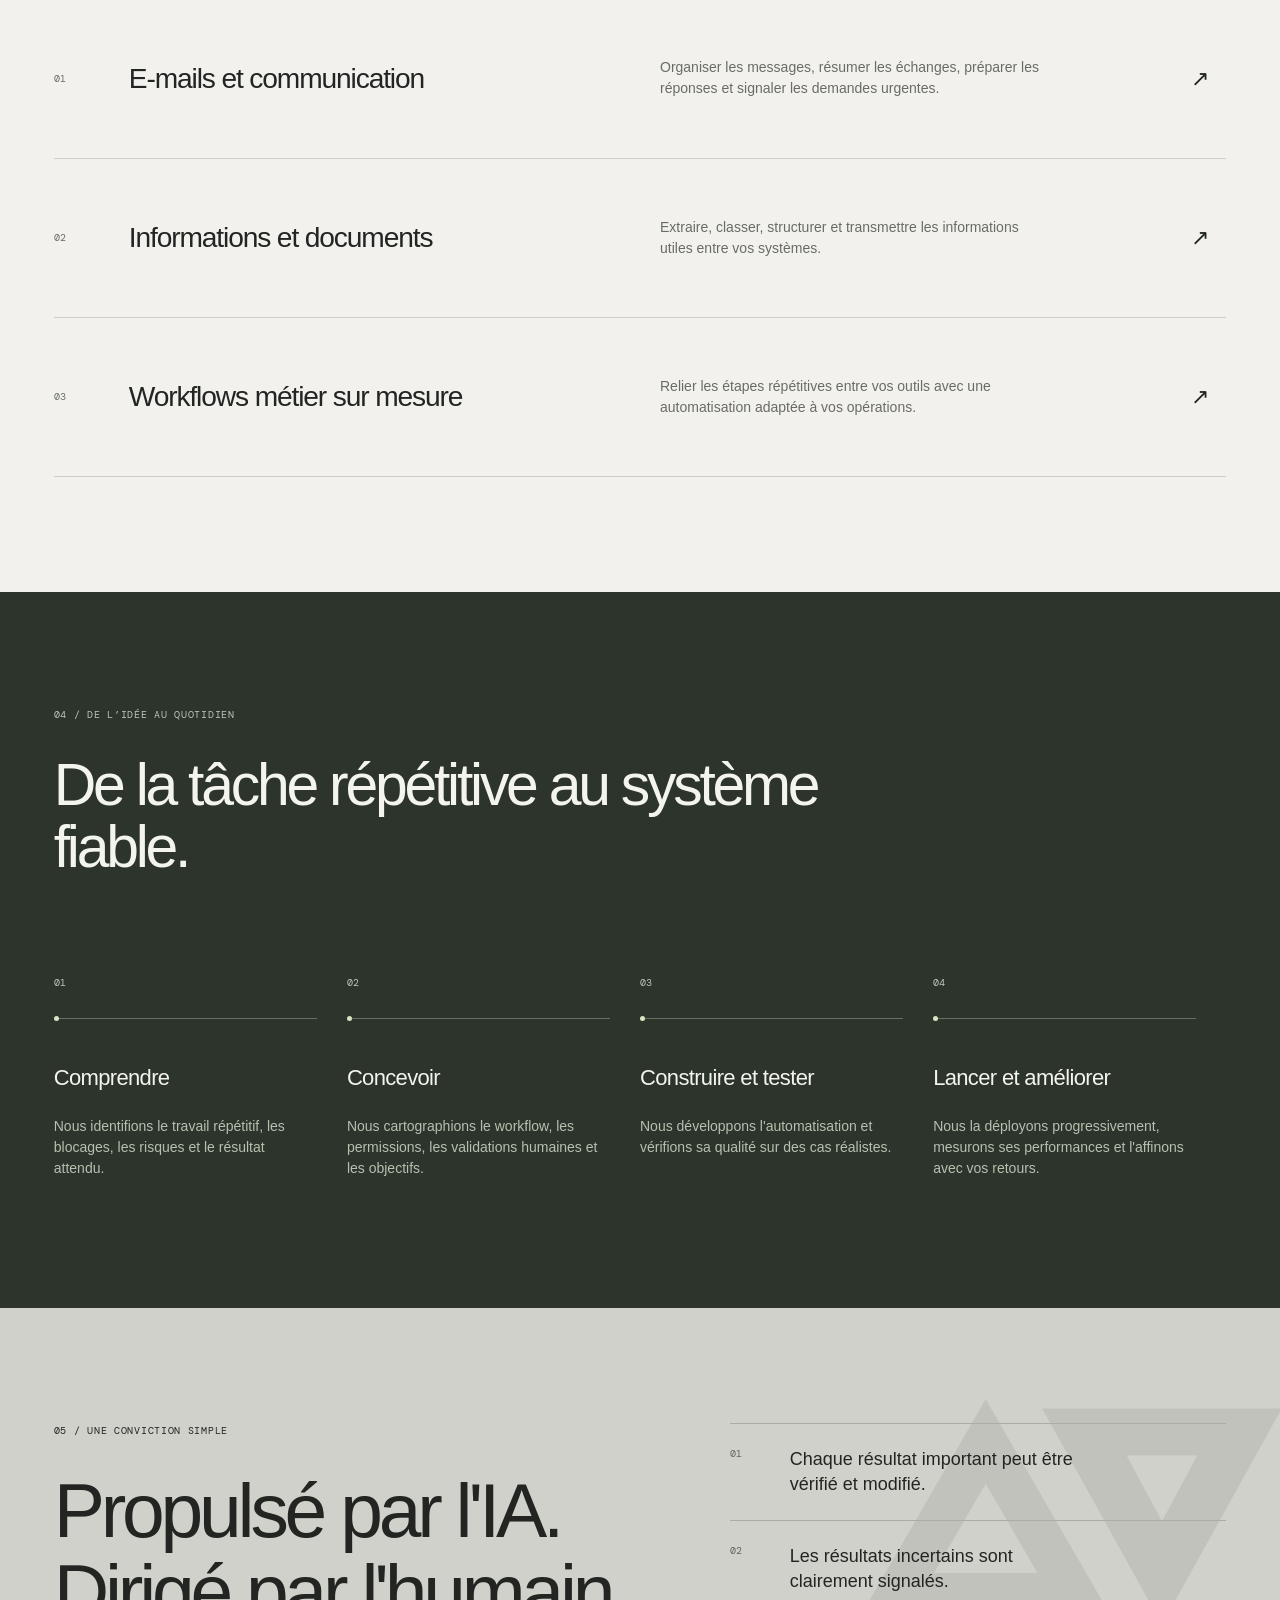
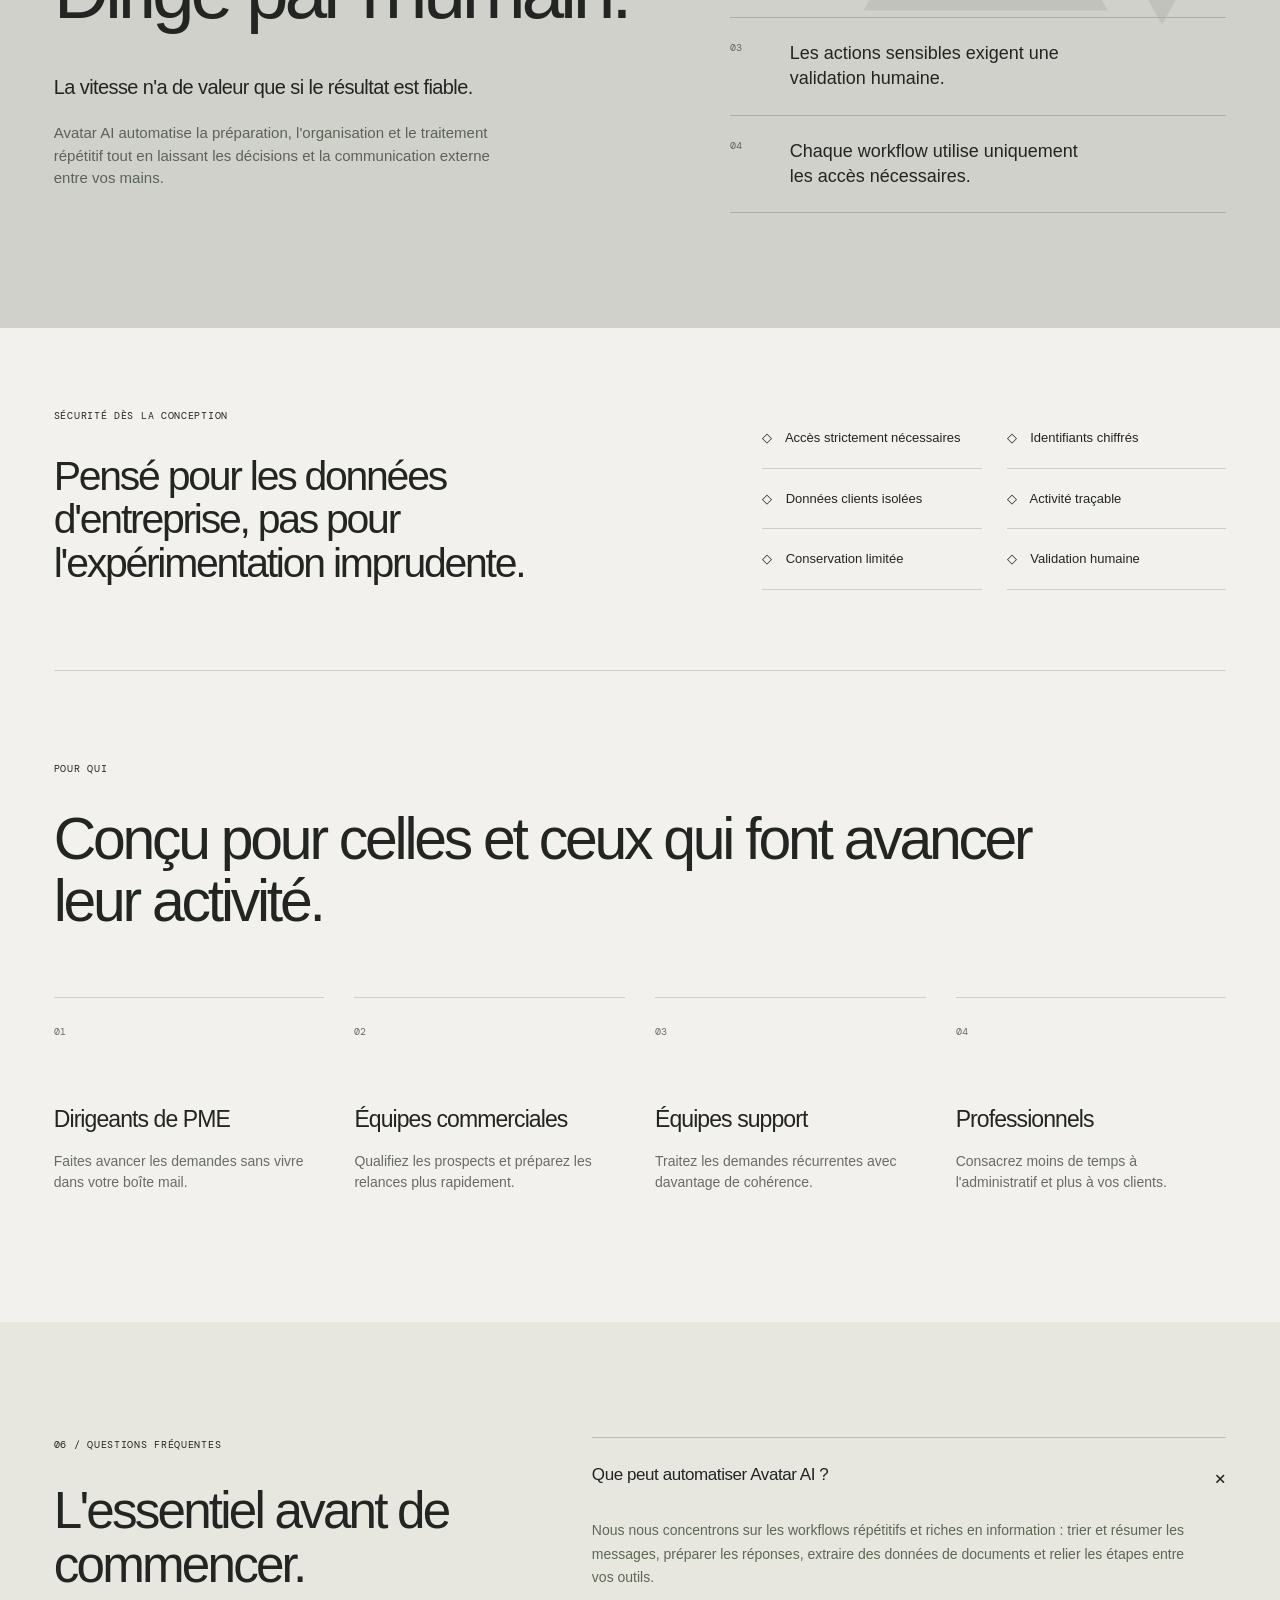
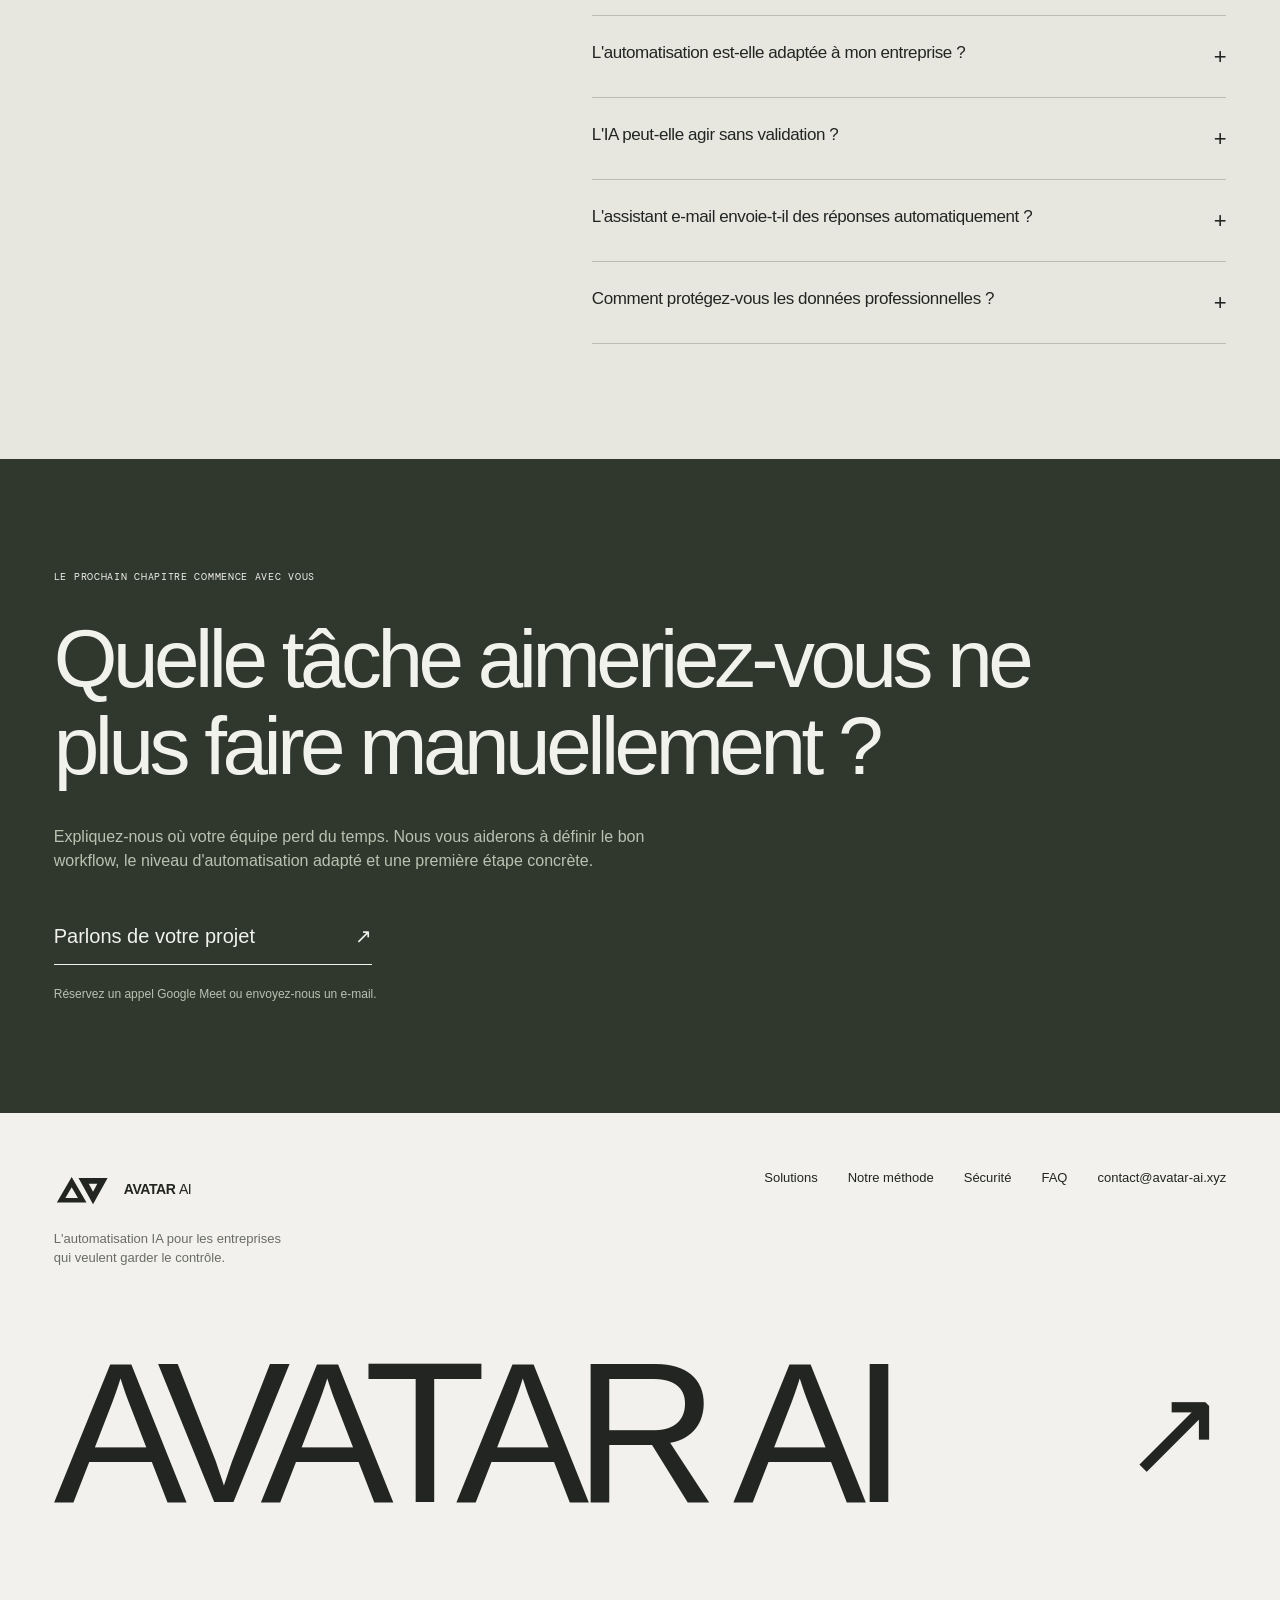
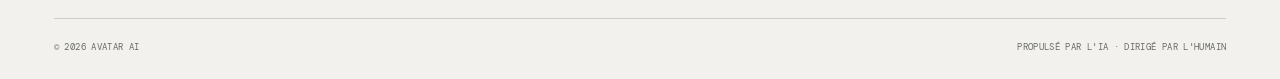
==== commit 7f357132: "Redesign Avatar AI with an editorial visual identity" ====
--- a/index.html
+++ b/index.html
@@ -3,58 +3,47 @@
 <head>
   <meta charset="utf-8">
   <meta name="viewport" content="width=device-width, initial-scale=1">
-  <meta name="theme-color" content="#090b0e">
+  <meta name="theme-color" content="#d4d3cf">
   <meta name="description" content="Avatar AI conçoit des automatisations IA sécurisées et pilotées par l'humain pour les PME et les professionnels.">
   <title>Avatar AI — Automatisation IA, contrôle humain</title>
   <link rel="icon" type="image/svg+xml" href="./favicon.svg">
   <link rel="preconnect" href="https://fonts.googleapis.com">
   <link rel="preconnect" href="https://fonts.gstatic.com" crossorigin>
-  <link href="https://fonts.googleapis.com/css2?family=DM+Mono:wght@400;500&family=Manrope:wght@400;500;600;700&display=swap" rel="stylesheet">
+  <link href="https://fonts.googleapis.com/css2?family=DM+Mono:wght@400;500&display=swap" rel="stylesheet">
   <link rel="stylesheet" href="./styles.css">
 </head>
 <body>
   <a class="skip-link" href="#main">Aller au contenu</a>
   <header class="site-header" data-header>
     <a class="brand" href="#top" aria-label="Accueil Avatar AI">
-      <span class="brand-mark" aria-hidden="true"><span class="brand-crop"></span></span>
+      <span class="brand-mark"><svg viewBox="0 0 100 70" aria-hidden="true"><path d="M5 58 31 13l26 45H5Zm15-8h22L31 31 20 50Z" fill="currentColor" fill-rule="evenodd"/><path d="M43 15h51L68.5 61 43 15Zm18 10 7.5 14L76 25H61Z" fill="currentColor" fill-rule="evenodd"/></svg></span>
       <span class="brand-name">AVATAR <b>AI</b></span>
     </a>
-    <nav class="desktop-nav" aria-label="Navigation principale">
-      <a href="#solutions">Solutions</a><a href="#process">Notre méthode</a><a href="#security">Sécurité</a><a href="#faq">FAQ</a>
-    </nav>
-    <a class="button button-small button-dark" href="./reservation.html">Réserver un échange <span aria-hidden="true">↗</span></a>
-    <button class="menu-toggle" type="button" aria-expanded="false" aria-controls="mobile-menu"><span></span><span></span><span class="sr-only">Ouvrir le menu</span></button>
+<a class="button button-small button-dark" href="./reservation.html">Réserver un échange <span aria-hidden="true">↗</span></a>
+    <button class="menu-toggle" type="button" aria-expanded="false" aria-controls="mobile-menu"><span></span><span></span><span class="menu-label">Menu</span></button>
     <nav class="mobile-nav" id="mobile-menu" aria-label="Navigation mobile">
-      <a href="#solutions">Solutions</a><a href="#process">Notre méthode</a><a href="#security">Sécurité</a><a href="#faq">FAQ</a><a href="./reservation.html">Réserver un échange</a>
+      <a href="#solutions"><small>01</small> Solutions</a><a href="#process"><small>02</small> Notre méthode</a><a href="#security"><small>03</small> Sécurité</a><a href="#faq"><small>04</small> Questions fréquentes</a><a href="./reservation.html"><small>05</small> Réserver un échange ↗</a><div class="menu-contact"><span>Une idée, un processus à simplifier ?</span><a href="mailto:contact@avatar-ai.xyz">contact@avatar-ai.xyz ↗</a></div>
     </nav>
   </header>
 
   <main id="main">
-    <section class="hero" id="top">
-      <div class="hero-grid" aria-hidden="true"></div><div class="orb orb-one" aria-hidden="true"></div><div class="orb orb-two" aria-hidden="true"></div>
-      <div class="hero-content reveal">
-        <p class="eyebrow"><span class="pulse"></span> AUTOMATISATION IA POUR ENTREPRISES MODERNES</p>
-        <h1>Automatisez le répétitif.<br><span>Gardez le contrôle.</span></h1>
-        <p class="hero-lede">Avatar AI conçoit des workflows sécurisés qui organisent l'information, préparent les réponses et font avancer le travail — sans confier les décisions importantes à une boîte noire.</p>
-        <div class="hero-actions"><a class="button button-primary" href="./reservation.html">Réserver un échange gratuit <span aria-hidden="true">↗</span></a><a class="text-link" href="#solutions">Découvrir nos solutions <span aria-hidden="true">↓</span></a></div>
+    <section class="hero" id="top" aria-labelledby="hero-title">
+      <img class="hero-sculpture" src="./assets/avatar-sculpture.svg" alt="" fetchpriority="high" width="1600" height="1100">
+      <div class="hero-content">
+        <p class="eyebrow">L’INTELLIGENCE AU SERVICE DU TRAVAIL.</p>
+        <h1 id="hero-title">Automatisez le répétitif.<br>Gardez le contrôle.</h1>
       </div>
-      <div class="hero-visual reveal reveal-delay" aria-label="Exemple simple d'un workflow Avatar AI">
-        <div class="simple-flow">
-          <div class="simple-node"><span class="simple-icon">@</span><div><small>ENTRÉE</small><strong>Nouvel e-mail</strong></div></div>
-          <div class="simple-link" aria-hidden="true"><i></i></div>
-          <div class="simple-core"><svg viewBox="0 0 100 70" role="img" aria-label="Symbole Avatar AI"><path d="M5 58 31 13l26 45H5Zm15-8h22L31 31 20 50Z" fill="currentColor" fill-rule="evenodd"/><path d="M43 15h51L68.5 61 43 15Zm18 10 7.5 14L76 25H61Z" fill="currentColor" fill-rule="evenodd"/></svg><span>AVATAR AI</span></div>
-          <div class="simple-link" aria-hidden="true"><i></i></div>
-          <div class="simple-node simple-output"><span class="simple-icon">✓</span><div><small>SORTIE</small><strong>Prêt à valider</strong></div></div>
-        </div>
-        <p class="simple-flow-note"><span></span> Analyse, classement et réponse préparée</p>
+      <div class="hero-bottom">
+        <p>Moins de tâches répétitives.<br>Plus de place pour l’essentiel.</p>
+        <div class="hero-links"><a class="hero-discover" href="./reservation.html">Réserver un échange <span aria-hidden="true">↗</span></a><a class="hero-discover" href="#solutions">Découvrir nos solutions <span aria-hidden="true">↓</span></a></div>
       </div>
-      <div class="hero-footnote"><span>FAITES DÉFILER POUR DÉCOUVRIR</span><span>CONÇU POUR LES PME ET LES PROFESSIONNELS</span></div>
+      <span class="hero-caption">AVATAR AI — AUTOMATISATION, CONTRÔLE HUMAIN</span>
     </section>
 
     <section class="trust-bar" aria-label="Principes Avatar AI"><div><span>01</span> Validé par l'humain</div><div><span>02</span> Adapté à votre méthode de travail</div><div><span>03</span> Confidentialité dès la conception</div></section>
 
     <section class="section problem-section">
-      <div class="section-intro reveal"><p class="eyebrow dark">LE PROBLÈME</p><h2>Votre équipe a mieux à faire que répéter les mêmes tâches chaque jour.</h2></div>
+      <div class="section-intro reveal"><p class="eyebrow dark">01 / LIBÉRER LE POTENTIEL</p><h2>Votre équipe a mieux à faire que répéter les mêmes tâches chaque jour.</h2></div>
       <div class="problem-grid">
         <article class="problem-card reveal"><span>01</span><h3>Boîte mail saturée</h3><p>Les messages importants se perdent dans des boîtes de réception et des fils interminables.</p></article>
         <article class="problem-card reveal"><span>02</span><h3>Tri manuel</h3><p>Vos équipes perdent des heures à classer, résumer et transmettre l'information.</p></article>
@@ -66,28 +55,28 @@
 
     <section class="section flagship" id="solutions">
       <div class="flagship-copy reveal">
-        <p class="eyebrow light">SOLUTION PHARE</p><h2>Transformez votre boîte mail en espace de travail organisé.</h2>
+        <p class="eyebrow light">02 / NOTRE ASSISTANT E-MAIL</p><h2>Transformez votre boîte mail en espace de travail organisé.</h2>
         <p>Notre assistant e-mail IA rassemble l'essentiel de chaque nouveau message dans une vue claire, pour comprendre, prioriser et répondre plus vite.</p>
         <ul class="feature-list"><li><span>01</span> Résumés instantanés et classement intelligent</li><li><span>02</span> Catégorie et niveau de priorité séparés</li><li><span>03</span> Réponses modifiables dans le ton souhaité</li><li><span>04</span> Validation humaine avant chaque envoi</li></ul>
         <div class="control-note"><span>✦</span><p><strong>Vous gardez le contrôle.</strong><br>Avatar AI n'envoie, ne supprime, n'archive et ne modifie jamais vos e-mails automatiquement.</p></div>
       </div>
-      <div class="dashboard-wrap reveal reveal-delay"><div class="dashboard">
-        <aside class="dash-sidebar"><div class="dash-logo">A</div><button class="dash-nav active" aria-label="Boîte de réception">⌁</button><button class="dash-nav" aria-label="Analyses">⌗</button><button class="dash-nav" aria-label="Paramètres">⚙</button></aside>
+      <div class="dashboard-wrap reveal reveal-delay"><p class="demo-caption"><span class="status-dot"></span> DÉMONSTRATION INTERACTIVE · DONNÉES FICTIVES</p><div class="dashboard">
+        <aside class="dash-sidebar" aria-hidden="true"><div class="dash-logo">A</div><span class="dash-nav active">✉</span><span class="dash-nav">▤</span><span class="dash-nav">⚙</span></aside>
         <div class="dash-main">
           <div class="dash-heading"><div><small>ESPACE / BOÎTE DE RÉCEPTION</small><h3>Assistant e-mail</h3></div><span class="avatar-dot">NA</span></div>
-          <div class="dash-tabs" role="tablist" aria-label="Filtres des e-mails"><button class="active" role="tab" aria-selected="true" data-filter="all">Tous <b>12</b></button><button role="tab" aria-selected="false" data-filter="urgent">Prioritaires <b>3</b></button><button role="tab" aria-selected="false" data-filter="reply">À répondre <b>7</b></button></div>
+          <div class="dash-tabs" role="group" aria-label="Filtres des e-mails"><button class="active" aria-pressed="true" data-filter="all">Tous <b>3</b></button><button aria-pressed="false" data-filter="urgent">Prioritaires <b>1</b></button><button aria-pressed="false" data-filter="reply">À répondre <b>2</b></button></div>
           <div class="mail-list">
             <button class="mail-item active" data-tags="urgent reply"><span class="sender-avatar blue">AM</span><span class="mail-copy"><strong>Amelia Morgan</strong><b>Demande sur l'offre Entreprise</b><small>Nous souhaitons le déployer auprès de notre équipe client...</small></span><span class="mail-meta"><em>VENTE</em><time>2 min</time></span></button>
             <button class="mail-item" data-tags="reply"><span class="sender-avatar">JK</span><span class="mail-copy"><strong>James Kim</strong><b>Suivi de la proposition</b><small>Merci pour votre proposition. J'ai encore quelques questions...</small></span><span class="mail-meta"><em>VENTE</em><time>18 min</time></span></button>
             <button class="mail-item" data-tags=""><span class="sender-avatar amber">SY</span><span class="mail-copy"><strong>Stripe</strong><b>Votre récapitulatif mensuel</b><small>Voici l'activité de votre compte pour cette période...</small></span><span class="mail-meta"><em>AUTO</em><time>1 h</time></span></button>
           </div>
-          <div class="ai-panel"><div class="ai-panel-head"><span>✦ ANALYSE IA</span><span class="confidence">94 % de confiance</span></div><p>Amelia évalue Avatar AI pour une équipe de 12 personnes et souhaite mieux comprendre l'intégration et la sécurité.</p><div class="ai-labels"><span>Vente</span><span class="priority">Priorité haute</span><span>Réponse requise</span></div><div class="reply-box"><small>RÉPONSE SUGGÉRÉE</small><p>Bonjour Amelia, merci pour votre message. Une équipe de 12 personnes se prête parfaitement à un déploiement accompagné...</p><div><button>Régénérer</button><button class="copy-button">Copier la réponse</button></div></div></div>
+          <div class="ai-panel" aria-live="polite"><div class="ai-panel-head"><span>✦ ANALYSE IA</span><span class="confidence">94 % de confiance</span></div><p>Amelia évalue Avatar AI pour une équipe de 12 personnes et souhaite mieux comprendre l'intégration et la sécurité.</p><div class="ai-labels"><span>Vente</span><span class="priority">Priorité haute</span><span>Réponse requise</span></div><div class="reply-box"><small>RÉPONSE SUGGÉRÉE</small><p>Bonjour Amelia, merci pour votre message. Une équipe de 12 personnes se prête parfaitement à un déploiement accompagné...</p><div><button class="regenerate-button" type="button">Régénérer</button><button class="copy-button">Copier la réponse</button></div></div></div>
         </div>
       </div></div>
     </section>
 
     <section class="section services-section">
-      <div class="section-intro two-col reveal"><div><p class="eyebrow dark">AUTRES POSSIBILITÉS</p><h2>Une automatisation pensée autour de votre activité.</h2></div><p>Nous partons d'un processus répétitif, puis nous le clarifions et construisons un workflow fiable autour des outils que votre équipe utilise déjà.</p></div>
+      <div class="section-intro two-col reveal"><div><p class="eyebrow dark">03 / VOS OUTILS, VOTRE MÉTHODE</p><h2>Une automatisation pensée autour de votre activité.</h2></div><p>Nous partons d'un processus répétitif, puis nous le clarifions et construisons un workflow fiable autour des outils que votre équipe utilise déjà.</p></div>
       <div class="service-list">
         <article class="service-row reveal"><span class="service-number">01</span><div class="service-icon">@</div><h3>E-mails et communication</h3><p>Organiser les messages, résumer les échanges, préparer les réponses et signaler les demandes urgentes.</p><span class="arrow">↗</span></article>
         <article class="service-row reveal"><span class="service-number">02</span><div class="service-icon">▤</div><h3>Informations et documents</h3><p>Extraire, classer, structurer et transmettre les informations utiles entre vos systèmes.</p><span class="arrow">↗</span></article>
@@ -96,7 +85,7 @@
     </section>
 
     <section class="section process-section" id="process">
-      <div class="section-intro reveal"><p class="eyebrow light">NOTRE MÉTHODE</p><h2>De la tâche répétitive au système fiable.</h2></div>
+      <div class="section-intro reveal"><p class="eyebrow light">04 / DE L’IDÉE AU QUOTIDIEN</p><h2>De la tâche répétitive au système fiable.</h2></div>
       <div class="process-track">
         <article class="process-step reveal"><span>01</span><div class="step-line"><i></i></div><h3>Comprendre</h3><p>Nous identifions le travail répétitif, les blocages, les risques et le résultat attendu.</p></article>
         <article class="process-step reveal"><span>02</span><div class="step-line"><i></i></div><h3>Concevoir</h3><p>Nous cartographions le workflow, les permissions, les validations humaines et les objectifs.</p></article>
@@ -107,7 +96,7 @@
 
     <section class="section manifesto" id="security">
       <div class="manifesto-symbol" aria-hidden="true"><svg viewBox="0 0 100 70"><path d="M5 58 31 13l26 45H5Zm15-8h22L31 31 20 50Z" fill="currentColor" fill-rule="evenodd"/><path d="M43 15h51L68.5 61 43 15Zm18 10 7.5 14L76 25H61Z" fill="currentColor" fill-rule="evenodd"/></svg></div>
-      <div class="manifesto-copy reveal"><p class="eyebrow dark">NOTRE PRINCIPE</p><h2>Propulsé par l'IA.<br>Dirigé par l'humain.</h2><p class="manifesto-lede">La vitesse n'a de valeur que si le résultat est fiable.</p><p>Avatar AI automatise la préparation, l'organisation et le traitement répétitif tout en laissant les décisions et la communication externe entre vos mains.</p></div>
+      <div class="manifesto-copy reveal"><p class="eyebrow dark">05 / UNE CONVICTION SIMPLE</p><h2>Propulsé par l'IA.<br>Dirigé par l'humain.</h2><p class="manifesto-lede">La vitesse n'a de valeur que si le résultat est fiable.</p><p>Avatar AI automatise la préparation, l'organisation et le traitement répétitif tout en laissant les décisions et la communication externe entre vos mains.</p></div>
       <div class="principles reveal"><div><span>01</span><p>Chaque résultat important peut être vérifié et modifié.</p></div><div><span>02</span><p>Les résultats incertains sont clairement signalés.</p></div><div><span>03</span><p>Les actions sensibles exigent une validation humaine.</p></div><div><span>04</span><p>Chaque workflow utilise uniquement les accès nécessaires.</p></div></div>
     </section>
 
@@ -122,7 +111,7 @@
     </section>
 
     <section class="section faq-section" id="faq">
-      <div class="faq-heading reveal"><p class="eyebrow dark">QUESTIONS FRÉQUENTES</p><h2>L'essentiel avant de commencer.</h2></div>
+      <div class="faq-heading reveal"><p class="eyebrow dark">06 / QUESTIONS FRÉQUENTES</p><h2>L'essentiel avant de commencer.</h2></div>
       <div class="faq-list reveal">
         <details open><summary>Que peut automatiser Avatar AI ?<span>+</span></summary><p>Nous nous concentrons sur les workflows répétitifs et riches en information : trier et résumer les messages, préparer les réponses, extraire des données de documents et relier les étapes entre vos outils.</p></details>
         <details><summary>L'automatisation est-elle adaptée à mon entreprise ?<span>+</span></summary><p>Oui. Nous partons de vos processus, règles, outils et besoins de validation pour construire le workflow fiable le plus simple possible.</p></details>
@@ -134,14 +123,14 @@
 
     <section class="contact-section" id="contact">
       <div class="contact-grid" aria-hidden="true"></div>
-      <div class="contact-inner reveal"><p class="eyebrow light">COMMENÇONS PAR UN WORKFLOW</p><h2>Quelle tâche aimeriez-vous ne plus faire manuellement ?</h2><p>Expliquez-nous où votre équipe perd du temps. Nous vous aiderons à définir le bon workflow, le niveau d'automatisation adapté et une première étape concrète.</p><a class="button button-primary contact-cta" href="./reservation.html">Choisir comment nous contacter <span aria-hidden="true">↗</span></a><small>Réservez un appel Google Meet ou envoyez-nous un e-mail.</small></div>
+      <div class="contact-inner reveal"><p class="eyebrow light">LE PROCHAIN CHAPITRE COMMENCE AVEC VOUS</p><h2>Quelle tâche aimeriez-vous ne plus faire manuellement ?</h2><p>Expliquez-nous où votre équipe perd du temps. Nous vous aiderons à définir le bon workflow, le niveau d'automatisation adapté et une première étape concrète.</p><a class="button button-primary contact-cta" href="./reservation.html">Parlons de votre projet <span aria-hidden="true">↗</span></a><small>Réservez un appel Google Meet ou envoyez-nous un e-mail.</small></div>
     </section>
   </main>
 
   <footer class="site-footer">
-    <div class="footer-brand"><div class="footer-lockup"><div class="footer-logo" aria-hidden="true"><span class="brand-crop"></span></div><span class="brand-name">AVATAR <b>AI</b></span></div><p>L'automatisation IA pour les entreprises<br>qui veulent garder le contrôle.</p></div>
+    <div class="footer-brand"><div class="footer-lockup"><div class="footer-logo"><svg viewBox="0 0 100 70" aria-hidden="true"><path d="M5 58 31 13l26 45H5Zm15-8h22L31 31 20 50Z" fill="currentColor" fill-rule="evenodd"/><path d="M43 15h51L68.5 61 43 15Zm18 10 7.5 14L76 25H61Z" fill="currentColor" fill-rule="evenodd"/></svg></div><span class="brand-name">AVATAR <b>AI</b></span></div><p>L'automatisation IA pour les entreprises<br>qui veulent garder le contrôle.</p></div>
     <div class="footer-links"><a href="#solutions">Solutions</a><a href="#process">Notre méthode</a><a href="#security">Sécurité</a><a href="#faq">FAQ</a><a href="mailto:contact@avatar-ai.xyz">contact@avatar-ai.xyz</a></div>
-    <div class="footer-meta"><span>© 2026 AVATAR AI</span><span>PROPULSÉ PAR L'IA · DIRIGÉ PAR L'HUMAIN</span></div>
+    <div class="footer-wordmark" aria-hidden="true">AVATAR AI<span>↗</span></div><div class="footer-meta"><span>© 2026 AVATAR AI</span><span>PROPULSÉ PAR L'IA · DIRIGÉ PAR L'HUMAIN</span></div>
   </footer>
   <script src="./script.js"></script>
 </body>
--- a/styles.css
+++ b/styles.css
@@ -1,134 +1,1719 @@
 :root {
-  --ink: #090b0e;
-  --ink-2: #111419;
-  --paper: #f5f6f2;
-  --white: #fff;
-  --muted: #70757d;
-  --line: rgba(9, 11, 14, .16);
-  --cyan: #55d6ff;
-  --cyan-dark: #0f617b;
-  --lime: #d7ff51;
-  --radius: 22px;
-  --container: min(1240px, calc(100vw - 48px));
-}
-
-* { box-sizing: border-box; }
-html { scroll-behavior: smooth; }
-body { margin: 0; background: var(--paper); color: var(--ink); font-family: Manrope, Arial, sans-serif; font-size: 16px; line-height: 1.6; overflow-x: hidden; }
-a { color: inherit; text-decoration: none; }
-button { font: inherit; }
-.skip-link { position: fixed; left: 16px; top: -60px; z-index: 999; background: var(--cyan); padding: 10px 16px; border-radius: 6px; }
-.skip-link:focus { top: 16px; }
-.sr-only { position: absolute; width: 1px; height: 1px; overflow: hidden; clip: rect(0,0,0,0); white-space: nowrap; }
-
-.site-header { position: fixed; z-index: 100; top: 14px; left: 50%; transform: translateX(-50%); width: var(--container); height: 72px; display: grid; grid-template-columns: 190px 1fr 190px; align-items: center; padding: 8px 10px 8px 16px; background: rgba(255,255,255,.91); backdrop-filter: blur(18px); border: 1px solid rgba(9,11,14,.1); border-radius: 16px; box-shadow: 0 14px 50px rgba(0,0,0,.08); transition: .25s ease; }
-.site-header.scrolled { top: 8px; box-shadow: 0 12px 45px rgba(0,0,0,.14); }
-.brand { display: inline-flex; align-items: center; gap: 9px; height: 50px; width: 186px; overflow: hidden; }
-.brand-mark, .footer-logo { position: relative; display: block; flex: 0 0 auto; width: 108px; height: 48px; overflow: hidden; }
-.brand-crop { position: absolute; width: 310px; height: 310px; left: -105px; top: -122px; background: url('./assets/avatar-logo-original.jpg') center/310px 310px no-repeat; }
-.brand-name { font: 600 .68rem/1 'DM Mono', monospace; letter-spacing: .12em; white-space: nowrap; }.brand-name b { color: var(--cyan-dark); font-weight: 600; }
-.desktop-nav { display: flex; justify-content: center; gap: clamp(20px, 3.5vw, 52px); font-size: .83rem; font-weight: 600; }
-.desktop-nav a { position: relative; }
-.desktop-nav a::after { content: ''; position: absolute; left: 0; right: 100%; bottom: -5px; height: 1px; background: var(--ink); transition: right .25s; }
-.desktop-nav a:hover::after { right: 0; }
-.button { display: inline-flex; align-items: center; justify-content: space-between; gap: 28px; min-height: 54px; padding: 0 22px; border-radius: 8px; font-size: .84rem; font-weight: 700; transition: transform .2s, background .2s, color .2s; }
-.button:hover { transform: translateY(-2px); }
-.button-small { justify-self: end; min-height: 52px; gap: 18px; padding: 0 17px; }
-.button-dark { color: white; background: var(--ink); }
-.button-primary { background: var(--cyan); color: var(--ink); }
-.button-primary:hover { background: #8ce6ff; }
-.menu-toggle, .mobile-nav { display: none; }
-
-.hero { position: relative; min-height: 940px; padding: 180px max(24px, calc((100vw - 1240px)/2)) 36px; background: var(--ink); color: white; overflow: hidden; }
-.hero-grid, .contact-grid { position: absolute; inset: 0; opacity: .12; background-image: linear-gradient(rgba(255,255,255,.28) 1px, transparent 1px), linear-gradient(90deg, rgba(255,255,255,.28) 1px, transparent 1px); background-size: 80px 80px; mask-image: linear-gradient(to bottom, transparent, black 20%, black 80%, transparent); }
-.orb { position: absolute; border-radius: 50%; filter: blur(1px); pointer-events: none; }
-.orb-one { width: 470px; height: 470px; left: -190px; top: 90px; background: radial-gradient(circle at 60% 50%, rgba(85,214,255,.25), transparent 68%); }
-.orb-two { width: 640px; height: 640px; right: -220px; bottom: -200px; background: radial-gradient(circle at 35% 35%, rgba(215,255,81,.09), transparent 63%); }
-.hero-content { position: relative; z-index: 2; max-width: 940px; }
-.eyebrow { margin: 0 0 28px; color: #abb0b7; font: 500 .72rem/1.3 'DM Mono', monospace; letter-spacing: .12em; }
-.eyebrow.dark { color: #6d7279; }
-.eyebrow.light { color: #aab0b8; }
-.pulse { display: inline-block; width: 7px; height: 7px; margin-right: 9px; border-radius: 50%; background: var(--cyan); box-shadow: 0 0 0 6px rgba(85,214,255,.11); animation: pulse 2s infinite; }
-@keyframes pulse { 50% { box-shadow: 0 0 0 11px rgba(85,214,255,0); } }
-.hero h1 { margin: 0; max-width: 940px; font-size: clamp(3.7rem, 7.8vw, 7rem); line-height: .91; letter-spacing: -.065em; font-weight: 500; }
-.hero h1 span { color: var(--cyan); }
-.hero-lede { max-width: 650px; margin: 36px 0 0; color: #b8bdc4; font-size: clamp(1.04rem, 1.5vw, 1.25rem); line-height: 1.65; }
-.hero-actions { display: flex; align-items: center; gap: 32px; margin-top: 38px; }
-.text-link { font-size: .84rem; font-weight: 700; border-bottom: 1px solid rgba(255,255,255,.32); padding: 12px 0; }
-.text-link span { margin-left: 15px; }
-.hero-visual { position: relative; z-index: 2; width: min(720px, 62vw); min-height: 228px; margin: 52px 0 0 auto; padding: 54px 48px 32px; border: 1px solid rgba(255,255,255,.15); border-radius: 18px; background: #101318; box-shadow: 0 30px 80px rgba(0,0,0,.35); overflow: hidden; }
-.simple-flow { display: grid; grid-template-columns: 1fr 54px 108px 54px 1fr; align-items: center; }
-.simple-node { display: flex; align-items: center; gap: 12px; min-width: 0; padding: 13px; border: 1px solid rgba(255,255,255,.13); border-radius: 10px; background: #171b21; }
-.simple-icon { display: grid; place-items: center; width: 36px; height: 36px; flex: 0 0 auto; border-radius: 8px; background: white; color: var(--ink); font-weight: 700; }
-.simple-output .simple-icon { background: var(--lime); }
-.simple-node small { display: block; margin-bottom: 2px; color: #747c87; font: .5rem 'DM Mono', monospace; letter-spacing: .08em; }
-.simple-node strong { display: block; overflow: hidden; font-size: .72rem; white-space: nowrap; text-overflow: ellipsis; }
-.simple-core { position: relative; z-index: 2; display: grid; place-items: center; width: 108px; height: 108px; border-radius: 50%; background: var(--cyan); color: var(--ink); box-shadow: 0 0 0 10px rgba(85,214,255,.08); }
-.simple-core svg { width: 56px; }.simple-core > span { position: absolute; bottom: 13px; font: 500 .43rem 'DM Mono', monospace; letter-spacing: .1em; }
-.simple-link { position: relative; height: 1px; background: rgba(85,214,255,.34); }.simple-link i { position: absolute; top: -3px; left: 0; width: 7px; height: 7px; border-radius: 50%; background: var(--cyan); animation: travel 2.8s linear infinite; }
-@keyframes travel { from { left: 0; } to { left: calc(100% - 7px); } }
-.simple-flow-note { margin: 27px 0 0; color: #858c96; text-align: center; font: .56rem 'DM Mono', monospace; letter-spacing: .06em; }.simple-flow-note span { display: inline-block; width: 6px; height: 6px; margin-right: 8px; border-radius: 50%; background: var(--lime); }
-.hero-footnote { position: absolute; z-index: 2; left: max(24px, calc((100vw - 1240px)/2)); right: max(24px, calc((100vw - 1240px)/2)); bottom: 23px; display: flex; justify-content: space-between; color: #656b73; font: .57rem 'DM Mono', monospace; letter-spacing: .1em; }
-.trust-bar { min-height: 96px; display: grid; grid-template-columns: repeat(3, 1fr); align-items: center; background: var(--cyan); }
-.trust-bar div { height: 100%; display: flex; align-items: center; justify-content: center; gap: 16px; border-right: 1px solid rgba(9,11,14,.18); font-size: .88rem; font-weight: 700; }
-.trust-bar div:last-child { border: 0; }.trust-bar span { font: .62rem 'DM Mono', monospace; opacity: .55; }
-
-.section { padding: 120px max(24px, calc((100vw - 1240px)/2)); }
-.section-intro { max-width: 920px; }.section-intro h2, .flagship h2, .manifesto h2, .security-card h2, .contact-inner h2 { margin: 0; font-size: clamp(2.6rem, 5.3vw, 5.2rem); line-height: 1.02; letter-spacing: -.055em; font-weight: 500; }
-.problem-section { background: var(--paper); }
-.problem-grid { display: grid; grid-template-columns: repeat(4, 1fr); gap: 0; margin-top: 80px; border-top: 1px solid var(--line); border-bottom: 1px solid var(--line); }
-.problem-card { min-height: 270px; padding: 30px 25px; border-right: 1px solid var(--line); }
-.problem-card:last-child { border: 0; }.problem-card > span, .audience-grid article > span { color: #858b92; font: .65rem 'DM Mono', monospace; }
-.problem-card h3 { margin: 80px 0 10px; font-size: 1.2rem; }.problem-card p { margin: 0; color: #636971; font-size: .91rem; }
-.transition-line { margin: 50px 0 0; font-size: clamp(1.35rem, 2.2vw, 2rem); color: #7a7f86; }.transition-line strong { color: var(--ink); font-weight: 600; }
-
-.flagship { display: grid; grid-template-columns: .85fr 1.15fr; gap: clamp(50px, 7vw, 100px); align-items: center; background: var(--ink); color: white; }
-.flagship-copy > p:not(.eyebrow) { color: #a5abb4; font-size: 1.02rem; max-width: 530px; }
-.feature-list { margin: 38px 0; padding: 0; list-style: none; border-top: 1px solid rgba(255,255,255,.13); }
-.feature-list li { display: flex; align-items: center; gap: 18px; padding: 15px 0; border-bottom: 1px solid rgba(255,255,255,.13); font-size: .88rem; }
-.feature-list span { color: var(--cyan); font: .61rem 'DM Mono', monospace; }
-.control-note { display: flex; gap: 14px; padding: 19px; background: #161a20; border-left: 2px solid var(--cyan); border-radius: 0 9px 9px 0; }
-.control-note > span { color: var(--cyan); }.control-note p { margin: 0; color: #9097a1; font-size: .82rem; line-height: 1.55; }.control-note strong { color: white; }
-.dashboard-wrap { width: 100%; }
-.dashboard { display: grid; grid-template-columns: 58px 1fr; min-height: 590px; background: #f7f8fa; color: #17191d; border: 1px solid rgba(255,255,255,.18); border-radius: 17px; box-shadow: 24px 38px 80px rgba(0,0,0,.34); overflow: hidden; -webkit-font-smoothing: antialiased; }
-.dash-sidebar { display: flex; flex-direction: column; align-items: center; gap: 16px; padding: 16px 8px; background: #111419; }
-.dash-logo { display: grid; place-items: center; width: 32px; height: 32px; margin-bottom: 20px; border: 1px solid #55d6ff; color: var(--cyan); font-weight: 700; font-size: .75rem; transform: rotate(45deg); }.dash-logo::first-letter { transform: rotate(-45deg); }
-.dash-nav { width: 34px; height: 34px; border: 0; border-radius: 7px; color: #737a84; background: transparent; cursor: pointer; }.dash-nav.active { color: var(--ink); background: var(--cyan); }
-.dash-main { padding: 22px; overflow: hidden; }
-.dash-heading { display: flex; align-items: center; justify-content: space-between; }.dash-heading small { color: #8a9098; font: .48rem 'DM Mono', monospace; }.dash-heading h3 { margin: 4px 0 0; font-size: 1.22rem; }.avatar-dot { display: grid; place-items: center; width: 31px; height: 31px; border-radius: 50%; background: #1a1d22; color: white; font-size: .54rem; }
-.dash-tabs { display: flex; gap: 4px; margin-top: 24px; border-bottom: 1px solid #dadddf; }.dash-tabs button { border: 0; padding: 8px 10px 10px; color: #888e95; background: none; font-size: .61rem; cursor: pointer; border-bottom: 2px solid transparent; }.dash-tabs button.active { color: #17191d; border-color: #17191d; }.dash-tabs b { margin-left: 3px; padding: 1px 4px; border-radius: 4px; background: #e6e8eb; font-size: .5rem; }
-.mail-list { margin-top: 8px; }.mail-item { width: 100%; display: grid; grid-template-columns: 34px 1fr auto; gap: 10px; align-items: start; padding: 12px 9px; border: 0; border-bottom: 1px solid #e1e3e5; background: transparent; text-align: left; cursor: pointer; transition: background .2s; }.mail-item.active { background: #e8f8fd; border-radius: 8px; border-color: transparent; }.mail-item[hidden] { display: none; }
-.sender-avatar { display: grid; place-items: center; width: 32px; height: 32px; border-radius: 7px; background: #dde0e4; font-size: .52rem; font-weight: 700; }.sender-avatar.blue { background: var(--cyan); }.sender-avatar.amber { background: #ffe39c; }
-.mail-copy strong, .mail-copy b, .mail-copy small { display: block; }.mail-copy strong { font-size: .61rem; }.mail-copy b { margin: 1px 0; font-size: .65rem; }.mail-copy small { overflow: hidden; color: #8b9198; font-size: .53rem; white-space: nowrap; text-overflow: ellipsis; max-width: 240px; }.mail-meta { text-align: right; }.mail-meta em { display: block; color: var(--cyan-dark); font: normal .45rem 'DM Mono', monospace; }.mail-meta time { color: #9499a0; font-size: .48rem; }
-.ai-panel { margin-top: 16px; padding: 16px; border: 1px solid #dce0e4; border-radius: 10px; background: white; }.ai-panel-head { display: flex; justify-content: space-between; color: #68717b; font: .5rem 'DM Mono', monospace; letter-spacing: .08em; }.confidence { color: #287c62; }.ai-panel > p { margin: 12px 0; font-size: .67rem; line-height: 1.55; }.ai-labels { display: flex; gap: 5px; }.ai-labels span { padding: 3px 6px; background: #edf0f2; border-radius: 4px; font-size: .48rem; }.ai-labels .priority { background: #fff0ec; color: #b34b32; }.reply-box { margin-top: 13px; padding: 12px; background: #f5f6f7; border-radius: 8px; }.reply-box small { color: #7e858e; font: .48rem 'DM Mono', monospace; }.reply-box p { font-size: .6rem; line-height: 1.5; }.reply-box > div { display: flex; justify-content: flex-end; gap: 6px; }.reply-box button { padding: 5px 8px; border: 1px solid #d8dadd; border-radius: 5px; background: white; font-size: .5rem; cursor: pointer; }.reply-box .copy-button { background: #17191d; color: white; border-color: #17191d; }
-
-.two-col { max-width: none; display: grid; grid-template-columns: 1.3fr .7fr; gap: 100px; align-items: end; }.two-col > p { margin: 0 0 8px; color: #636971; font-size: 1rem; }
-.service-list { margin-top: 80px; border-top: 1px solid var(--line); }.service-row { display: grid; grid-template-columns: 55px 70px .8fr 1fr 35px; align-items: center; gap: 24px; min-height: 155px; border-bottom: 1px solid var(--line); }.service-number { color: #838990; font: .62rem 'DM Mono', monospace; }.service-icon { display: grid; place-items: center; width: 54px; height: 54px; border: 1px solid var(--line); border-radius: 50%; font-size: 1.15rem; }.service-row h3 { font-size: 1.35rem; font-weight: 600; }.service-row p { color: #6c727a; font-size: .91rem; }.service-row .arrow { font-size: 1.4rem; transition: transform .25s; }.service-row:hover .arrow { transform: translate(4px,-4px); }
-
-.process-section { color: white; background: var(--ink-2); }.process-section .section-intro { max-width: 780px; }.process-track { display: grid; grid-template-columns: repeat(4,1fr); margin-top: 95px; }.process-step { position: relative; padding-right: 30px; }.process-step > span { color: var(--cyan); font: .67rem 'DM Mono', monospace; }.step-line { position: relative; height: 1px; margin: 20px 0 37px; background: rgba(255,255,255,.17); }.step-line i { position: absolute; top: -4px; left: 0; width: 9px; height: 9px; border-radius: 50%; background: var(--cyan); }.process-step h3 { font-size: 1.28rem; }.process-step p { color: #8f969f; font-size: .87rem; line-height: 1.65; }
-
-.manifesto { display: grid; grid-template-columns: .75fr 1fr .75fr; gap: 60px; align-items: center; min-height: 720px; color: #f3f5f4; background: #2e6874; }.manifesto-symbol svg { width: 100%; max-width: 330px; }.manifesto-copy .eyebrow { color: rgba(255,255,255,.54); }.manifesto-copy h2 { font-size: clamp(3.2rem, 6.2vw, 6rem); }.manifesto-lede { margin-top: 32px; font-weight: 700; }.manifesto-copy > p:last-child { max-width: 600px; color: rgba(255,255,255,.82); }.principles { border-top: 1px solid rgba(255,255,255,.2); }.principles div { display: grid; grid-template-columns: 35px 1fr; gap: 10px; padding: 19px 0; border-bottom: 1px solid rgba(255,255,255,.2); }.principles span { font: .6rem 'DM Mono', monospace; opacity: .58; }.principles p { margin: 0; font-size: .86rem; font-weight: 600; }
-
-.security-section { background: #e8eae6; }.security-card { display: grid; grid-template-columns: 1fr .8fr; gap: 90px; padding: clamp(38px,6vw,80px); border-radius: var(--radius); color: white; background: var(--ink); overflow: hidden; }.security-card h2 { font-size: clamp(2.5rem, 4.4vw, 4.4rem); }.security-grid { display: grid; grid-template-columns: 1fr 1fr; align-content: center; }.security-grid p { margin: 0; padding: 19px 10px; border-bottom: 1px solid rgba(255,255,255,.13); font-size: .83rem; }.security-grid span { margin-right: 8px; color: var(--cyan); }
-.audience-section { background: var(--paper); }.audience-grid { display: grid; grid-template-columns: repeat(4, 1fr); gap: 12px; margin-top: 70px; }.audience-grid article { min-height: 230px; padding: 25px; border-radius: 13px; background: white; transition: transform .25s, box-shadow .25s; }.audience-grid article:hover { transform: translateY(-5px); box-shadow: 0 16px 35px rgba(0,0,0,.06); }.audience-grid h3 { margin: 90px 0 8px; font-size: 1.15rem; }.audience-grid p { margin: 0; color: #70767d; font-size: .85rem; }
-
-.faq-section { display: grid; grid-template-columns: .7fr 1fr; gap: 100px; background: white; }.faq-heading h2 { margin: 0; font-size: clamp(2.5rem,4.5vw,4.3rem); line-height: 1.05; letter-spacing: -.05em; font-weight: 500; }.faq-list { border-top: 1px solid var(--line); }.faq-list details { border-bottom: 1px solid var(--line); }.faq-list summary { display: flex; justify-content: space-between; gap: 30px; padding: 24px 0; list-style: none; font-weight: 600; cursor: pointer; }.faq-list summary::-webkit-details-marker { display: none; }.faq-list summary span { font-size: 1.3rem; transition: transform .2s; }.faq-list details[open] summary span { transform: rotate(45deg); }.faq-list details p { margin: -5px 45px 25px 0; color: #686e76; font-size: .91rem; }
-
-.contact-section { position: relative; display: grid; place-items: center; min-height: 680px; padding: 120px 24px; overflow: hidden; color: white; background: var(--ink); text-align: center; }.contact-section::before { content:''; position: absolute; width: 600px; height: 600px; border-radius: 50%; background: radial-gradient(circle, rgba(85,214,255,.16), transparent 68%); }.contact-inner { position: relative; z-index: 2; max-width: 920px; }.contact-inner h2 { font-size: clamp(3.2rem,7vw,6.6rem); }.contact-inner > p:not(.eyebrow) { max-width: 630px; margin: 30px auto; color: #aab0b8; font-size: 1.08rem; }.contact-cta { max-width: 320px; margin: 12px auto; }.contact-inner small { display: block; color: #666d76; font-size: .7rem; }
-.site-footer { display: grid; grid-template-columns: 1fr 1fr; gap: 50px; padding: 60px max(24px, calc((100vw - 1240px)/2)) 28px; background: var(--paper); }.footer-brand { display: flex; align-items: flex-start; gap: 25px; }.footer-lockup { display:flex; align-items:center; gap:9px; }.footer-logo { width: 108px; height: 48px; }.footer-brand p { margin: 3px 0; color: #70767d; font-size: .8rem; }.footer-links { display: flex; flex-wrap: wrap; justify-content: flex-end; gap: 30px; font-size: .79rem; font-weight: 600; }.footer-meta { grid-column: 1/-1; display: flex; justify-content: space-between; padding-top: 28px; border-top: 1px solid var(--line); color: #858b92; font: .57rem 'DM Mono', monospace; letter-spacing: .08em; }
-
-.reveal { opacity: 0; transform: translateY(22px); transition: opacity .75s ease, transform .75s ease; }.reveal.visible { opacity: 1; transform: none; }.reveal-delay { transition-delay: .15s; }
-
-@media (max-width: 980px) {
-  .site-header { grid-template-columns: 150px 1fr auto; }.desktop-nav { display: none; }.site-header > .button { display: none; }.menu-toggle { display: flex; flex-direction: column; gap: 5px; justify-self: end; border: 0; background: transparent; padding: 12px; cursor: pointer; }.menu-toggle span:not(.sr-only) { width: 23px; height: 1px; background: var(--ink); transition: .2s; }.mobile-nav { position: absolute; top: 78px; left: 0; right: 0; flex-direction: column; padding: 16px; background: white; border-radius: 14px; box-shadow: 0 16px 40px rgba(0,0,0,.13); }.mobile-nav.open { display: flex; }.mobile-nav a { padding: 12px; border-bottom: 1px solid var(--line); }
-  .hero { min-height: auto; padding-top: 160px; }.hero-visual { width: 100%; }.simple-flow { grid-template-columns: 1fr 42px 100px 42px 1fr; }.simple-core { width: 100px; height: 100px; }.hero-footnote { position: relative; left: auto; right: auto; bottom: auto; margin-top: 60px; }
-  .flagship { grid-template-columns: 1fr; }.dashboard { transform: none; max-width: 720px; }.two-col, .manifesto, .security-card, .faq-section { grid-template-columns: 1fr; gap: 55px; }.problem-grid, .audience-grid { grid-template-columns: 1fr 1fr; }.problem-card:nth-child(2) { border-right: 0; }.problem-card:nth-child(-n+2) { border-bottom: 1px solid var(--line); }.process-track { grid-template-columns: 1fr 1fr; gap: 55px 0; }.manifesto-symbol svg { max-width: 220px; }.manifesto { min-height: auto; }.principles { display: grid; grid-template-columns: 1fr 1fr; }.service-row { grid-template-columns: 45px 60px 1fr 30px; }.service-row p { grid-column: 3; margin-top: -35px; }.service-row .arrow { grid-column: 4; grid-row: 1; }.security-grid { align-self: auto; }
-}
-
-@media (max-width: 640px) {
-  :root { --container: calc(100vw - 24px); }.site-header { top: 8px; height: 64px; padding-left: 10px; }.brand { height: 46px; width: 182px; }.brand-mark { width: 106px; }.brand-name { font-size: .63rem; }
-  .hero { padding: 140px 20px 30px; }.hero h1 { font-size: clamp(3.1rem, 15vw, 4.6rem); }.hero-lede { font-size: 1rem; }.hero-actions { align-items: stretch; flex-direction: column; gap: 12px; }.hero-actions .button { width: 100%; }.text-link { align-self: flex-start; }.hero-visual { min-height: 380px; padding: 35px 22px 24px; }.simple-flow { grid-template-columns: 1fr; justify-items: center; gap: 14px; }.simple-node { width: 220px; }.simple-link { width: 1px; height: 26px; }.simple-link i { left: -3px; top: 0; animation: travel-y 2.1s linear infinite; }.simple-core { width: 88px; height: 88px; }.simple-core svg { width: 46px; }.simple-core > span { bottom: 9px; }.simple-flow-note { margin-top: 18px; }.hero-footnote { font-size: .46rem; gap: 20px; }.trust-bar { grid-template-columns: 1fr; padding: 8px 20px; }.trust-bar div { min-height: 52px; justify-content: flex-start; border-right: 0; border-bottom: 1px solid rgba(9,11,14,.18); }.trust-bar div:last-child { border-bottom: 0; }
-  .section { padding: 86px 20px; }.section-intro h2, .flagship h2, .manifesto h2, .security-card h2 { font-size: 2.7rem; }.problem-grid, .audience-grid, .process-track, .principles, .security-grid { grid-template-columns: 1fr; }.problem-card { border-right: 0; border-bottom: 1px solid var(--line); min-height: 200px; }.problem-card h3 { margin-top: 48px; }.dashboard-wrap { margin: 0 -10px; }.dashboard { grid-template-columns: 44px 1fr; min-height: 570px; }.dash-main { padding: 14px 10px; }.dash-sidebar { padding: 12px 5px; }.mail-copy small { max-width: 150px; }.ai-panel { padding: 12px; }.two-col { gap: 24px; }.service-list { margin-top: 45px; }.service-row { grid-template-columns: 32px 50px 1fr 24px; gap: 10px; padding: 25px 0; }.service-row h3 { font-size: 1.05rem; }.service-row p { grid-column: 3/5; margin: 0; }.process-track { margin-top: 60px; gap: 42px; }.manifesto-symbol svg { max-width: 160px; }.security-card { padding: 35px 24px; }.audience-grid { gap: 8px; }.audience-grid article { min-height: 190px; }.audience-grid h3 { margin-top: 58px; }.faq-list summary { font-size: .91rem; }.contact-section { min-height: 620px; }.contact-inner h2 { font-size: 3.4rem; }.site-footer { grid-template-columns: 1fr; }.footer-links { justify-content: flex-start; flex-wrap: wrap; }.footer-meta { flex-direction: column; gap: 8px; }
-}
-@keyframes travel-y { from { top: 0; } to { top: calc(100% - 7px); } }
-@media (prefers-reduced-motion: reduce) { html { scroll-behavior: auto; } *, *::before, *::after { animation-duration: .01ms !important; animation-iteration-count: 1 !important; transition-duration: .01ms !important; } .reveal { opacity: 1; transform: none; } }
+  --ink:#222522;
+  --paper:#f2f1ed;
+  --muted:#696c66;
+  --line:#cecec7;
+  --accent:#d9ff71;
+  --gutter:clamp(24px,4.2vw,80px);
+  font-synthesis:none
+}
+
+* {
+  box-sizing:border-box
+}
+
+html {
+  scroll-behavior:smooth;
+  scroll-padding-top:100px
+}
+
+body {
+  margin:0;
+  background:var(--paper);
+  color:var(--ink);
+  font-family:Arial,Helvetica,sans-serif;
+  font-size:16px;
+  line-height:1.5;
+  -webkit-font-smoothing:antialiased
+}
+
+a {
+  color:inherit;
+  text-decoration:none
+}
+
+button {
+  font:inherit;
+  color:inherit
+}
+
+a,button,summary {
+  -webkit-tap-highlight-color:transparent
+}
+
+button,a,summary {
+  touch-action:manipulation
+}
+
+button {
+  cursor:pointer
+}
+
+button:disabled {
+  cursor:default
+}
+
+a:focus-visible,button:focus-visible,summary:focus-visible {
+  outline:2px solid currentColor;
+  outline-offset:6px
+}
+
+button:focus-visible {
+  outline-offset:3px
+}
+
+::selection {
+  background:var(--accent);
+  color:var(--ink)
+}
+
+.skip-link {
+  position:fixed;
+  top:-80px;
+  left:20px;
+  z-index:300;
+  background:var(--paper);
+  padding:12px 18px
+}
+
+.skip-link:focus {
+  top:12px
+}
+
+.sr-only {
+  position:absolute;
+  width:1px;
+  height:1px;
+  overflow:hidden;
+  clip-path:inset(50%);
+  white-space:nowrap
+}
+
+.site-header {
+  position:absolute;
+  top:0;
+  left:0;
+  right:0;
+  z-index:100;
+  display:flex;
+  align-items:center;
+  gap:38px;
+  padding:26px var(--gutter);
+  height:98px
+}
+
+.brand {
+  display:inline-flex;
+  align-items:center;
+  gap:13px;
+  flex-shrink:0
+}
+
+.brand-mark,.footer-logo {
+  display:block;
+  width:57px;
+  height:43px
+}
+
+.brand-mark svg,.footer-logo svg {
+  width:100%;
+  height:100%
+}
+
+.brand-name {
+  font-size:14px;
+  font-weight:700;
+  letter-spacing:-.03em
+}
+
+.brand-name b {
+  font-weight:400
+}
+
+.site-header>.button {
+  margin-left:auto
+}
+
+.button {
+  display:inline-flex;
+  align-items:center;
+  justify-content:space-between;
+  gap:34px;
+  min-height:50px;
+  padding:12px 0;
+  font-size:14px;
+  line-height:1.4;
+  border-bottom:1px solid currentColor;
+  transition:opacity .2s
+}
+
+.button:hover {
+  opacity:.65
+}
+
+.button span {
+  font-size:20px
+}
+
+.button-small {
+  font-size:13px;
+  min-height:38px;
+  padding:8px 0
+}
+
+.menu-toggle {
+  position:relative;
+  z-index:102;
+  display:flex;
+  align-items:center;
+  width:78px;
+  height:44px;
+  border:0;
+  padding:0;
+  background:none
+}
+
+.menu-toggle span:not(.menu-label) {
+  position:absolute;
+  right:0;
+  width:22px;
+  height:1px;
+  background:currentColor;
+  transition:transform .25s,top .25s;
+  top:18px
+}
+
+.menu-toggle span:nth-child(2) {
+  top:25px
+}
+
+.menu-label {
+  font-size:12px
+}
+
+.menu-toggle[aria-expanded=true] span:first-child {
+  top:22px;
+  transform:rotate(45deg)
+}
+
+.menu-toggle[aria-expanded=true] span:nth-child(2) {
+  top:22px;
+  transform:rotate(-45deg)
+}
+
+.mobile-nav {
+  display:none;
+  position:fixed;
+  inset:0;
+  padding:125px var(--gutter) 40px;
+  background:var(--paper);
+  overflow:auto
+}
+
+.mobile-nav.open {
+  display:flex;
+  flex-direction:column
+}
+
+.mobile-nav>a {
+  display:flex;
+  align-items:baseline;
+  gap:40px;
+  width:100%;
+  border-top:1px solid var(--line);
+  padding:12px 0;
+  font-size:clamp(28px,5vw,65px);
+  letter-spacing:-.05em;
+  line-height:1.25
+}
+
+.mobile-nav>a small {
+  font:11px 'DM Mono',monospace;
+  letter-spacing:0
+}
+
+.mobile-nav>a:hover {
+  color:#6b7167
+}
+
+.menu-contact {
+  display:flex;
+  justify-content:space-between;
+  gap:20px;
+  margin-top:auto;
+  padding-top:35px;
+  font-size:14px
+}
+
+.menu-contact>a {
+  border-bottom:1px solid
+}
+
+.menu-open {
+  overflow:hidden
+}
+
+.menu-open .site-header {
+  position:fixed
+}
+
+.menu-open .site-header>.brand {
+  z-index:102
+}
+
+.hero {
+  height:100svh;
+  min-height:720px;
+  max-height:1200px;
+  position:relative;
+  isolation:isolate;
+  overflow:hidden;
+  background:#c8c9c4
+}
+
+.hero-sculpture {
+  position:absolute;
+  width:100%;
+  height:100%;
+  object-fit:cover;
+  object-position:50% 57%;
+  z-index:-1
+}
+
+.hero-content {
+  position:absolute;
+  top:150px;
+  left:var(--gutter);
+  right:var(--gutter)
+}
+
+.eyebrow {
+  font:10px/1.5 'DM Mono',monospace;
+  letter-spacing:.07em;
+  margin:0 0 32px
+}
+
+.hero .eyebrow {
+  font-size:10px;
+  margin-bottom:18px
+}
+
+.hero h1 {
+  font-size:clamp(29px,3.5vw,58px);
+  font-weight:500;
+  line-height:1.04;
+  letter-spacing:-.055em;
+  margin:0
+}
+
+.hero-bottom {
+  position:absolute;
+  bottom:65px;
+  left:var(--gutter);
+  right:var(--gutter);
+  display:flex;
+  align-items:end;
+  justify-content:space-between;
+  gap:25px
+}
+
+.hero-bottom>p {
+  font-size:16px;
+  line-height:1.4;
+  letter-spacing:-.02em;
+  margin:0
+}
+
+.hero-discover {
+  display:flex;
+  align-items:center;
+  gap:45px;
+  border-bottom:1px solid #73776d;
+  padding:8px 0;
+  font-size:13px
+}
+
+.hero-discover span {
+  font-size:25px
+}
+
+.hero-caption {
+  position:absolute;
+  bottom:22px;
+  left:var(--gutter);
+  font:8px 'DM Mono',monospace;
+  letter-spacing:.08em;
+  color:#50564e
+}
+
+.trust-bar {
+  display:grid;
+  grid-template-columns:repeat(3,1fr);
+  padding:0 var(--gutter);
+  border-bottom:1px solid var(--line)
+}
+
+.trust-bar>div {
+  display:flex;
+  align-items:center;
+  gap:22px;
+  min-height:90px;
+  font-size:13px
+}
+
+.trust-bar>div+div {
+  border-left:1px solid var(--line);
+  padding-left:30px
+}
+
+.trust-bar span {
+  font:10px 'DM Mono',monospace;
+  color:var(--muted)
+}
+
+.section {
+  padding:115px var(--gutter)
+}
+
+.section-intro {
+  max-width:1000px
+}
+
+.section-intro h2,.flagship h2,.manifesto h2,.security-card h2,.contact-inner h2,.faq-heading h2 {
+  font-size:clamp(34px,4.6vw,74px);
+  line-height:1.06;
+  letter-spacing:-.055em;
+  font-weight:400;
+  margin:0
+}
+
+.problem-section .section-intro {
+  display:grid;
+  grid-template-columns:1fr 2.05fr;
+  max-width:none;
+  gap:45px
+}
+
+.problem-section .eyebrow {
+  margin-top:9px
+}
+
+.problem-grid {
+  display:grid;
+  grid-template-columns:repeat(4,1fr);
+  margin-top:85px;
+  border-top:1px solid var(--line)
+}
+
+.problem-card {
+  padding:25px 25px 10px 0
+}
+
+.problem-card+.problem-card {
+  padding-left:25px;
+  border-left:1px solid var(--line)
+}
+
+.problem-card>span,.audience-grid article>span {
+  font:10px 'DM Mono',monospace;
+  color:var(--muted)
+}
+
+.problem-card h3 {
+  font-size:21px;
+  letter-spacing:-.04em;
+  font-weight:400;
+  margin:55px 0 16px
+}
+
+.problem-card p {
+  font-size:14px;
+  color:var(--muted);
+  max-width:270px;
+  margin:0
+}
+
+.transition-line {
+  margin:65px 0 0;
+  max-width:770px;
+  font-size:clamp(23px,2.6vw,38px);
+  line-height:1.25;
+  letter-spacing:-.04em;
+  color:var(--muted)
+}
+
+.transition-line strong {
+  font-weight:400;
+  color:var(--ink)
+}
+
+.flagship {
+  background:#e2e3dd;
+  display:grid;
+  grid-template-columns:.95fr 1.05fr;
+  gap:7vw;
+  align-items:center
+}
+
+.flagship h2 {
+  font-size:clamp(36px,4.1vw,65px)
+}
+
+.flagship-copy>p:not(.eyebrow) {
+  color:#5a6157;
+  max-width:470px;
+  line-height:1.6;
+  margin-top:28px
+}
+
+.feature-list {
+  list-style:none;
+  padding:0;
+  margin:35px 0;
+  border-top:1px solid #bcc0b5
+}
+
+.feature-list li {
+  display:flex;
+  gap:20px;
+  border-bottom:1px solid #bcc0b5;
+  padding:14px 0;
+  font-size:13px
+}
+
+.feature-list span {
+  font:10px 'DM Mono',monospace;
+  padding-top:3px;
+  color:#66715d
+}
+
+.control-note {
+  display:flex;
+  gap:16px;
+  font-size:12px;
+  line-height:1.65
+}
+
+.control-note>span {
+  font-size:18px
+}
+
+.control-note p {
+  margin:0;
+  max-width:430px;
+  color:#606559
+}
+
+.control-note strong {
+  font-weight:500;
+  color:var(--ink)
+}
+
+.demo-caption {
+  font:8px/1.5 'DM Mono',monospace;
+  letter-spacing:.03em;
+  display:flex;
+  align-items:center;
+  gap:9px;
+  margin-bottom:17px
+}
+
+.status-dot {
+  display:inline-block;
+  width:6px;
+  height:6px;
+  background:#59674e;
+  border-radius:50%
+}
+
+.dashboard-wrap {
+  min-width:0
+}
+
+.dashboard {
+  display:grid;
+  grid-template-columns:43px minmax(0,1fr);
+  min-height:540px;
+  background:#f8f9f5;
+  border:1px solid #c1c4b9;
+  box-shadow:0 24px 60px #27381c14
+}
+
+.dash-sidebar {
+  display:flex;
+  flex-direction:column;
+  align-items:center;
+  gap:23px;
+  background:#e9ebe4;
+  padding:17px 4px;
+  border-right:1px solid #d6d9ce
+}
+
+.dash-logo {
+  font-size:19px;
+  margin-bottom:20px
+}
+
+.dash-nav {
+  display:grid;
+  place-items:center;
+  width:30px;
+  height:30px;
+  color:#798271;
+  font-size:17px
+}
+
+.dash-nav.active {
+  background:#d2d8c5;
+  color:#303c2b
+}
+
+.dash-main {
+  padding:25px 20px;
+  min-width:0
+}
+
+.dash-heading {
+  display:flex;
+  align-items:center;
+  justify-content:space-between;
+  gap:10px
+}
+
+.dash-heading small {
+  font:8px 'DM Mono',monospace;
+  color:#646e5a
+}
+
+.dash-heading h3 {
+  font-size:20px;
+  font-weight:400;
+  letter-spacing:-.04em;
+  margin:8px 0 0
+}
+
+.avatar-dot {
+  display:grid;
+  place-items:center;
+  width:29px;
+  height:29px;
+  border-radius:50%;
+  background:#d7dccd;
+  font-size:10px
+}
+
+.dash-tabs {
+  display:flex;
+  gap:12px;
+  border-bottom:1px solid #d8ddd0;
+  margin-top:24px
+}
+
+.dash-tabs button {
+  background:none;
+  border:0;
+  border-bottom:1px solid transparent;
+  padding:9px 0;
+  font-size:10px;
+  color:#697461
+}
+
+.dash-tabs button.active {
+  border-bottom-color:#303c2b;
+  color:#303c2b
+}
+
+.dash-tabs b {
+  font-size:9px;
+  font-weight:400;
+  margin-left:3px
+}
+
+.mail-list {
+  margin-top:10px
+}
+
+.mail-item {
+  display:grid;
+  grid-template-columns:30px minmax(0,1fr) auto;
+  gap:9px;
+  width:100%;
+  border:0;
+  border-bottom:1px solid #e0e4d9;
+  padding:13px 6px;
+  text-align:left;
+  background:none
+}
+
+.mail-item.active {
+  background:#e8eddf
+}
+
+.mail-item[hidden] {
+  display:none
+}
+
+.sender-avatar {
+  width:29px;
+  height:29px;
+  display:grid;
+  place-items:center;
+  background:#dbe1d2;
+  font-size:9px;
+  border-radius:50%
+}
+
+.sender-avatar.blue {
+  background:#ced9c1
+}
+
+.sender-avatar.amber {
+  background:#e5e1cf
+}
+
+.mail-copy {
+  min-width:0
+}
+
+.mail-copy strong,.mail-copy b,.mail-copy small {
+  display:block
+}
+
+.mail-copy strong {
+  font-size:10px;
+  font-weight:500
+}
+
+.mail-copy b {
+  font-size:11px;
+  font-weight:400;
+  margin:3px 0
+}
+
+.mail-copy small {
+  font-size:9px;
+  overflow:hidden;
+  white-space:nowrap;
+  text-overflow:ellipsis;
+  color:#747a6d
+}
+
+.mail-meta {
+  font-size:9px;
+  text-align:right
+}
+
+.mail-meta em {
+  display:block;
+  font:7px 'DM Mono',monospace;
+  color:#57634b;
+  margin-bottom:7px
+}
+
+.mail-meta time {
+  color:#7e8576;
+  font-size:8px
+}
+
+.ai-panel {
+  border-top:1px solid #c6cebb;
+  margin-top:20px;
+  padding-top:17px
+}
+
+.ai-panel-head {
+  display:flex;
+  justify-content:space-between;
+  gap:10px;
+  font:8px 'DM Mono',monospace
+}
+
+.confidence {
+  color:#526749
+}
+
+.ai-panel>p {
+  font-size:11px;
+  line-height:1.6;
+  margin:14px 0
+}
+
+.ai-labels {
+  display:flex;
+  flex-wrap:wrap;
+  gap:5px
+}
+
+.ai-labels span {
+  font-size:8px;
+  padding:4px 7px;
+  background:#e7ebdf
+}
+
+.ai-labels .priority {
+  background:#ece4d8
+}
+
+.reply-box {
+  padding:13px;
+  margin-top:15px;
+  background:#eef0e8
+}
+
+.reply-box small {
+  font:8px 'DM Mono',monospace
+}
+
+.reply-box p {
+  font-size:10px;
+  line-height:1.6
+}
+
+.reply-box>div {
+  display:flex;
+  justify-content:flex-end;
+  gap:7px
+}
+
+.reply-box button {
+  border:1px solid #bfc7b4;
+  background:none;
+  padding:7px;
+  font-size:9px;
+  min-height:32px
+}
+
+.reply-box .copy-button {
+  background:#303b29;
+  border-color:#303b29;
+  color:#fff
+}
+
+.two-col {
+  display:grid;
+  grid-template-columns:1.3fr .7fr;
+  gap:10vw;
+  align-items:end;
+  max-width:none
+}
+
+.two-col>p {
+  font-size:16px;
+  color:var(--muted);
+  margin-bottom:0
+}
+
+.service-list {
+  margin-top:80px;
+  border-top:1px solid var(--line)
+}
+
+.service-row {
+  display:grid;
+  grid-template-columns:45px 1fr 1fr 35px;
+  gap:30px;
+  align-items:center;
+  padding:34px 0;
+  border-bottom:1px solid var(--line)
+}
+
+.service-icon {
+  display:none
+}
+
+.service-number {
+  font:10px 'DM Mono',monospace;
+  color:var(--muted)
+}
+
+.service-row h3 {
+  font-size:clamp(21px,2.2vw,32px);
+  font-weight:400;
+  letter-spacing:-.04em;
+  line-height:1.2
+}
+
+.service-row p {
+  font-size:14px;
+  color:var(--muted);
+  max-width:390px
+}
+
+.service-row .arrow {
+  font-size:22px
+}
+
+.process-section {
+  background:#2d342c;
+  color:#f3f4ed
+}
+
+.process-section .eyebrow {
+  color:#bdc5b6
+}
+
+.process-section .section-intro {
+  max-width:800px
+}
+
+.process-track {
+  display:grid;
+  grid-template-columns:repeat(4,1fr);
+  margin-top:90px
+}
+
+.process-step {
+  padding-right:30px
+}
+
+.process-step>span {
+  font:10px 'DM Mono',monospace;
+  color:#bec7b7
+}
+
+.step-line {
+  height:1px;
+  background:#66705e;
+  margin:25px 0 42px;
+  position:relative
+}
+
+.step-line i {
+  position:absolute;
+  width:5px;
+  height:5px;
+  top:-2px;
+  background:#d5e5c2;
+  border-radius:50%
+}
+
+.process-step h3 {
+  font-weight:400;
+  font-size:22px;
+  letter-spacing:-.03em
+}
+
+.process-step p {
+  color:#b7c0af;
+  font-size:14px;
+  max-width:260px
+}
+
+.manifesto {
+  position:relative;
+  display:grid;
+  grid-template-columns:1.2fr 1fr;
+  gap:80px;
+  background:#d0d1ca;
+  overflow:hidden
+}
+
+.manifesto-symbol {
+  position:absolute;
+  right:-30px;
+  top:30px;
+  width:470px;
+  opacity:.08;
+  pointer-events:none
+}
+
+.manifesto-symbol svg {
+  width:100%
+}
+
+.manifesto-copy {
+  position:relative
+}
+
+.manifesto-copy h2 {
+  font-size:clamp(45px,6vw,95px)
+}
+
+.manifesto-lede {
+  font-size:20px;
+  letter-spacing:-.03em;
+  margin-top:40px
+}
+
+.manifesto-copy>p:last-child {
+  font-size:15px;
+  color:#5c6357;
+  max-width:460px
+}
+
+.principles {
+  align-self:end;
+  position:relative;
+  border-top:1px solid #a8afa0
+}
+
+.principles>div {
+  display:grid;
+  grid-template-columns:40px 1fr;
+  gap:20px;
+  border-bottom:1px solid #a8afa0;
+  padding:23px 0
+}
+
+.principles span {
+  font:10px 'DM Mono',monospace;
+  color:#606958
+}
+
+.principles p {
+  margin:0;
+  font-size:18px;
+  line-height:1.4;
+  max-width:310px
+}
+
+.security-section {
+  padding-top:80px;
+  padding-bottom:80px
+}
+
+.security-card {
+  display:grid;
+  grid-template-columns:1fr .8fr;
+  gap:10vw;
+  border-bottom:1px solid var(--line);
+  padding-bottom:80px
+}
+
+.security-card h2 {
+  font-size:clamp(30px,3.2vw,50px)
+}
+
+.security-grid {
+  display:grid;
+  grid-template-columns:1fr 1fr;
+  align-content:center;
+  gap:0 25px
+}
+
+.security-grid p {
+  padding:20px 0;
+  border-bottom:1px solid var(--line);
+  font-size:13px;
+  margin:0
+}
+
+.security-grid span {
+  margin-right:10px
+}
+
+.audience-section {
+  padding-top:10px
+}
+
+.audience-grid {
+  display:grid;
+  grid-template-columns:repeat(4,1fr);
+  gap:30px;
+  margin-top:65px
+}
+
+.audience-grid article {
+  border-top:1px solid var(--line);
+  padding-top:20px
+}
+
+.audience-grid h3 {
+  font-size:23px;
+  letter-spacing:-.04em;
+  font-weight:400;
+  margin:60px 0 12px
+}
+
+.audience-grid p {
+  color:var(--muted);
+  font-size:14px;
+  max-width:260px
+}
+
+.faq-section {
+  display:grid;
+  grid-template-columns:.8fr 1.2fr;
+  gap:9vw;
+  background:#e7e7e0
+}
+
+.faq-heading h2 {
+  font-size:clamp(36px,4vw,62px)
+}
+
+.faq-list {
+  border-top:1px solid #b9beb1
+}
+
+.faq-list details {
+  border-bottom:1px solid #b9beb1
+}
+
+.faq-list summary {
+  list-style:none;
+  display:flex;
+  justify-content:space-between;
+  gap:25px;
+  padding:24px 0;
+  font-size:17px;
+  letter-spacing:-.025em;
+  cursor:pointer
+}
+
+.faq-list summary::-webkit-details-marker {
+  display:none
+}
+
+.faq-list summary span {
+  font-size:22px;
+  font-weight:400;
+  transition:transform .2s
+}
+
+.faq-list details[open] summary span {
+  transform:rotate(45deg)
+}
+
+.faq-list details p {
+  margin:0 35px 25px 0;
+  font-size:14px;
+  line-height:1.7;
+  color:#5e6655
+}
+
+.contact-section {
+  position:relative;
+  background:#30382e;
+  color:#f1f2eb;
+  padding:110px var(--gutter);
+  overflow:hidden
+}
+
+.contact-grid {
+  display:none
+}
+
+.contact-inner {
+  max-width:1050px
+}
+
+.contact-inner h2 {
+  font-size:clamp(43px,6.4vw,100px);
+  max-width:1000px
+}
+
+.contact-inner>p:not(.eyebrow) {
+  margin:35px 0;
+  max-width:600px;
+  color:#b9c2b1;
+  font-size:16px
+}
+
+.contact-cta {
+  font-size:20px;
+  gap:100px;
+  padding:14px 0;
+  min-height:55px
+}
+
+.contact-inner small {
+  display:block;
+  margin-top:20px;
+  color:#b9c2b1;
+  font-size:12px
+}
+
+.site-footer {
+  padding:55px var(--gutter) 25px;
+  display:grid;
+  grid-template-columns:1fr 1fr;
+  gap:40px
+}
+
+.footer-brand {
+  display:flex;
+  flex-direction:column;
+  gap:18px
+}
+
+.footer-lockup {
+  display:flex;
+  align-items:center;
+  gap:13px
+}
+
+.footer-brand p {
+  font-size:13px;
+  color:var(--muted);
+  margin:0
+}
+
+.footer-links {
+  display:flex;
+  flex-wrap:wrap;
+  justify-content:flex-end;
+  align-content:start;
+  gap:20px 30px;
+  font-size:13px
+}
+
+.footer-links a:hover {
+  text-decoration:underline;
+  text-underline-offset:5px
+}
+
+.footer-wordmark {
+  grid-column:1/-1;
+  display:flex;
+  align-items:center;
+  justify-content:space-between;
+  font-size:clamp(60px,15.6vw,260px);
+  line-height:1;
+  letter-spacing:-.075em;
+  padding:25px 0 45px;
+  font-weight:500;
+  white-space:nowrap
+}
+
+.footer-wordmark span {
+  font-size:.62em;
+  letter-spacing:0
+}
+
+.footer-meta {
+  grid-column:1/-1;
+  display:flex;
+  justify-content:space-between;
+  gap:20px;
+  border-top:1px solid var(--line);
+  padding-top:22px;
+  color:var(--muted);
+  font:9px/1.5 'DM Mono',monospace;
+  letter-spacing:.04em
+}
+
+/* Content is visible without JavaScript. Motion is decorative and optional. */
+.reveal {
+  opacity:1
+}
+
+.reveal.visible {
+  animation:reveal .65s both
+}
+
+.reveal-delay.visible {
+  animation-delay:.1s
+}
+
+@keyframes reveal {
+  from {
+    opacity:.4;
+    transform:translateY(16px)
+  }
+  to {
+    opacity:1;
+    transform:none
+  }
+}
+
+@media(min-width:1700px) {
+  .hero-sculpture {
+    object-fit:cover;
+    object-position:center 60%
+  }
+  .section {
+    padding-inline:max(var(--gutter),calc((100vw - 1600px)/2))
+  }
+}
+
+@media(max-width:1000px) {
+  .section {
+    padding-top:85px;
+    padding-bottom:85px
+  }
+  .hero {
+    min-height:680px
+  }
+  .hero-sculpture {
+    object-position:58% 50%
+  }
+  .hero-content {
+    top:140px
+  }
+  .hero h1 {
+    font-size:42px
+  }
+  .problem-section .section-intro {
+    grid-template-columns:1fr;
+    gap:0
+  }
+  .problem-grid,.audience-grid {
+    grid-template-columns:1fr 1fr;
+    gap:30px 0
+  }
+  .problem-card:nth-child(3) {
+    padding-left:0;
+    border-left:0
+  }
+  .problem-card:nth-child(3),.problem-card:nth-child(4) {
+    border-top:1px solid var(--line);
+    padding-top:25px
+  }
+  .flagship {
+    grid-template-columns:1fr;
+    gap:55px
+  }
+  .flagship-copy {
+    max-width:720px
+  }
+  .dashboard-wrap {
+    max-width:650px;
+    width:100%;
+    justify-self:center
+  }
+  .dashboard {
+    min-height:570px
+  }
+  .dash-main {
+    padding:30px
+  }
+  .mail-copy b {
+    font-size:13px
+  }
+  .mail-copy strong {
+    font-size:12px
+  }
+  .mail-copy small,.ai-panel>p,.reply-box p {
+    font-size:11px
+  }
+  .two-col {
+    gap:45px;
+    grid-template-columns:1fr
+  }
+  .two-col>p {
+    max-width:560px
+  }
+  .service-row {
+    grid-template-columns:30px 1fr 1fr 25px;
+    gap:20px
+  }
+  .process-track {
+    grid-template-columns:1fr 1fr;
+    gap:45px 20px
+  }
+  .manifesto {
+    grid-template-columns:1fr;
+    gap:50px
+  }
+  .principles {
+    max-width:650px
+  }
+  .principles p {
+    max-width:none
+  }
+  .security-card {
+    grid-template-columns:1fr;
+    gap:40px
+  }
+  .audience-grid article {
+    margin-right:25px
+  }
+  .faq-section {
+    grid-template-columns:1fr;
+    gap:50px
+  }
+  .faq-heading {
+    max-width:550px
+  }
+  .footer-links {
+    gap:20px
+  }
+  .trust-bar>div {
+    font-size:11px;
+    gap:12px
+  }
+  .trust-bar>div+div {
+    padding-left:16px
+  }
+  .menu-contact {
+    flex-direction:column;
+    align-items:flex-start
+  }
+  .footer-wordmark {
+    padding-bottom:20px
+  }
+}
+
+@media(max-width:600px) {
+  :root {
+    --gutter:24px
+  }
+  .site-header {
+    height:84px;
+    padding-top:20px;
+    padding-bottom:20px;
+    gap:18px
+  }
+  .brand-mark {
+    width:46px;
+    height:35px
+  }
+  .brand {
+    gap:7px
+  }
+  .brand-name {
+    font-size:12px
+  }
+  .site-header>.button {
+    display:none
+  }
+  .menu-toggle {
+    margin-left:auto;
+    width:65px
+  }
+  .hero {
+    height:92svh;
+    min-height:640px;
+    max-height:950px
+  }
+  .hero-content {
+    top:125px
+  }
+  .hero .eyebrow {
+    font-size:8px;
+    max-width:240px
+  }
+  .hero h1 {
+    font-size:clamp(29px,7.8vw,45px);
+    line-height:1.08;
+    letter-spacing:-.05em
+  }
+  .hero-sculpture {
+    object-position:55% 50%;
+    width:155%;
+    max-width:none;
+    left:-27.5%;
+    height:100%;
+    object-fit:cover
+  }
+  .hero-bottom {
+    bottom:65px;
+    align-items:start;
+    flex-direction:column;
+    gap:20px
+  }
+  .hero-bottom>p {
+    font-size:14px
+  }
+  .hero-discover {
+    font-size:12px;
+    gap:60px;
+    padding:5px 0
+  }
+  .hero-caption {
+    font-size:6.5px;
+    bottom:23px;
+    letter-spacing:.03em
+  }
+  .trust-bar {
+    display:block
+  }
+  .trust-bar>div {
+    min-height:58px;
+    font-size:12px;
+    gap:18px
+  }
+  .trust-bar>div+div {
+    border-left:0;
+    border-top:1px solid var(--line);
+    padding:0
+  }
+  .section {
+    padding-top:70px;
+    padding-bottom:70px
+  }
+  .eyebrow {
+    font-size:9px;
+    margin-bottom:26px
+  }
+  .section-intro h2 {
+    font-size:37px
+  }
+  .problem-grid {
+    margin-top:45px
+  }
+  .problem-card {
+    padding-right:15px
+  }
+  .problem-card+.problem-card {
+    padding-left:15px
+  }
+  .problem-card:nth-child(3) {
+    padding-left:0
+  }
+  .problem-card h3 {
+    font-size:19px;
+    margin-top:35px
+  }
+  .problem-card p {
+    font-size:12px
+  }
+  .transition-line {
+    font-size:26px;
+    margin-top:45px
+  }
+  .flagship h2 {
+    font-size:39px
+  }
+  .flagship-copy>p:not(.eyebrow) {
+    font-size:15px
+  }
+  .feature-list li {
+    font-size:12px;
+    gap:14px
+  }
+  .dashboard {
+    grid-template-columns:33px minmax(0,1fr);
+    min-height:0
+  }
+  .dash-main {
+    padding:19px 12px
+  }
+  .dash-sidebar {
+    gap:14px
+  }
+  .dash-nav {
+    width:25px;
+    height:25px;
+    font-size:14px
+  }
+  .dash-heading small {
+    font-size:6.5px
+  }
+  .dash-heading h3 {
+    font-size:18px
+  }
+  .dash-tabs {
+    gap:9px
+  }
+  .dash-tabs button {
+    font-size:9px;
+    min-height:44px
+  }
+  .dash-tabs b {
+    font-size:8px
+  }
+  .mail-item {
+    grid-template-columns:24px minmax(0,1fr);
+    padding:11px 5px;
+    gap:7px
+  }
+  .sender-avatar {
+    width:24px;
+    height:24px;
+    font-size:8px
+  }
+  .mail-meta {
+    display:none
+  }
+  .mail-copy strong {
+    font-size:10px
+  }
+  .mail-copy b {
+    font-size:11px
+  }
+  .mail-copy small {
+    font-size:9px
+  }
+  .ai-panel-head {
+    font-size:7px;
+    flex-wrap:wrap;
+    gap:8px
+  }
+  .ai-panel>p,.reply-box p {
+    font-size:10px
+  }
+  .reply-box {
+    padding:10px
+  }
+  .reply-box button {
+    font-size:8px;
+    min-height:40px;
+    padding:5px
+  }
+  .demo-caption {
+    font-size:7px
+  }
+  .service-list {
+    margin-top:45px
+  }
+  .service-row {
+    grid-template-columns:22px 1fr 20px;
+    gap:15px;
+    padding:23px 0
+  }
+  .service-row h3 {
+    font-size:24px;
+    margin:0
+  }
+  .service-row p {
+    grid-column:2;
+    grid-row:2;
+    margin:0;
+    font-size:13px
+  }
+  .service-row .arrow {
+    grid-row:1;
+    grid-column:3
+  }
+  .service-number {
+    align-self:start;
+    margin-top:5px
+  }
+  .process-track {
+    margin-top:50px;
+    gap:35px 15px
+  }
+  .process-step {
+    padding-right:5px
+  }
+  .process-step h3 {
+    font-size:21px;
+    line-height:1.2
+  }
+  .process-step p {
+    font-size:12px
+  }
+  .step-line {
+    margin-bottom:25px
+  }
+  .manifesto-copy h2 {
+    font-size:48px
+  }
+  .manifesto-symbol {
+    width:350px;
+    right:-140px;
+    top:130px
+  }
+  .principles p {
+    font-size:16px
+  }
+  .security-card {
+    padding-bottom:50px
+  }
+  .security-grid {
+    gap:0 15px
+  }
+  .security-grid p {
+    font-size:12px
+  }
+  .security-grid span {
+    margin-right:4px
+  }
+  .audience-grid {
+    margin-top:40px;
+    gap:30px 20px
+  }
+  .audience-grid article {
+    margin-right:0
+  }
+  .audience-grid h3 {
+    font-size:22px;
+    line-height:1.2;
+    margin-top:35px
+  }
+  .audience-grid p {
+    font-size:12px
+  }
+  .faq-heading h2 {
+    font-size:38px
+  }
+  .faq-list summary {
+    font-size:16px;
+    padding:22px 0
+  }
+  .faq-list details p {
+    font-size:13px;
+    margin-right:20px
+  }
+  .contact-section {
+    padding-top:75px;
+    padding-bottom:75px
+  }
+  .contact-inner h2 {
+    font-size:45px
+  }
+  .contact-inner>p:not(.eyebrow) {
+    font-size:14px
+  }
+  .contact-cta {
+    font-size:18px;
+    gap:50px
+  }
+  .contact-inner small {
+    font-size:11px
+  }
+  .site-footer {
+    grid-template-columns:1fr;
+    gap:35px;
+    padding-top:40px
+  }
+  .footer-links {
+    justify-content:flex-start;
+    gap:16px 23px;
+    font-size:12px
+  }
+  .footer-wordmark {
+    font-size:14.5vw;
+    padding:10px 0 20px
+  }
+  .footer-meta {
+    flex-direction:column;
+    gap:10px;
+    font-size:8px
+  }
+  .mobile-nav {
+    padding-top:110px
+  }
+  .mobile-nav>a {
+    font-size:28px;
+    gap:20px;
+    padding:17px 0
+  }
+  .menu-contact {
+    font-size:12px
+  }
+}
+
+@media(prefers-reduced-motion:reduce) {
+  html {
+    scroll-behavior:auto
+  }
+  *,*::before,*::after {
+    animation:none!important;
+    transition:none!important
+  }
+}
+
+.hero-links {
+  display:flex;
+  gap:35px
+}
+
+.hero-links .hero-discover {
+  gap:25px
+}
+
+@media(max-width:600px) {
+  .hero-links {
+    flex-direction:column;
+    gap:8px
+  }
+  .hero-links .hero-discover {
+    min-width:220px
+  }
+  .hero-bottom {
+    gap:12px
+  }
+}
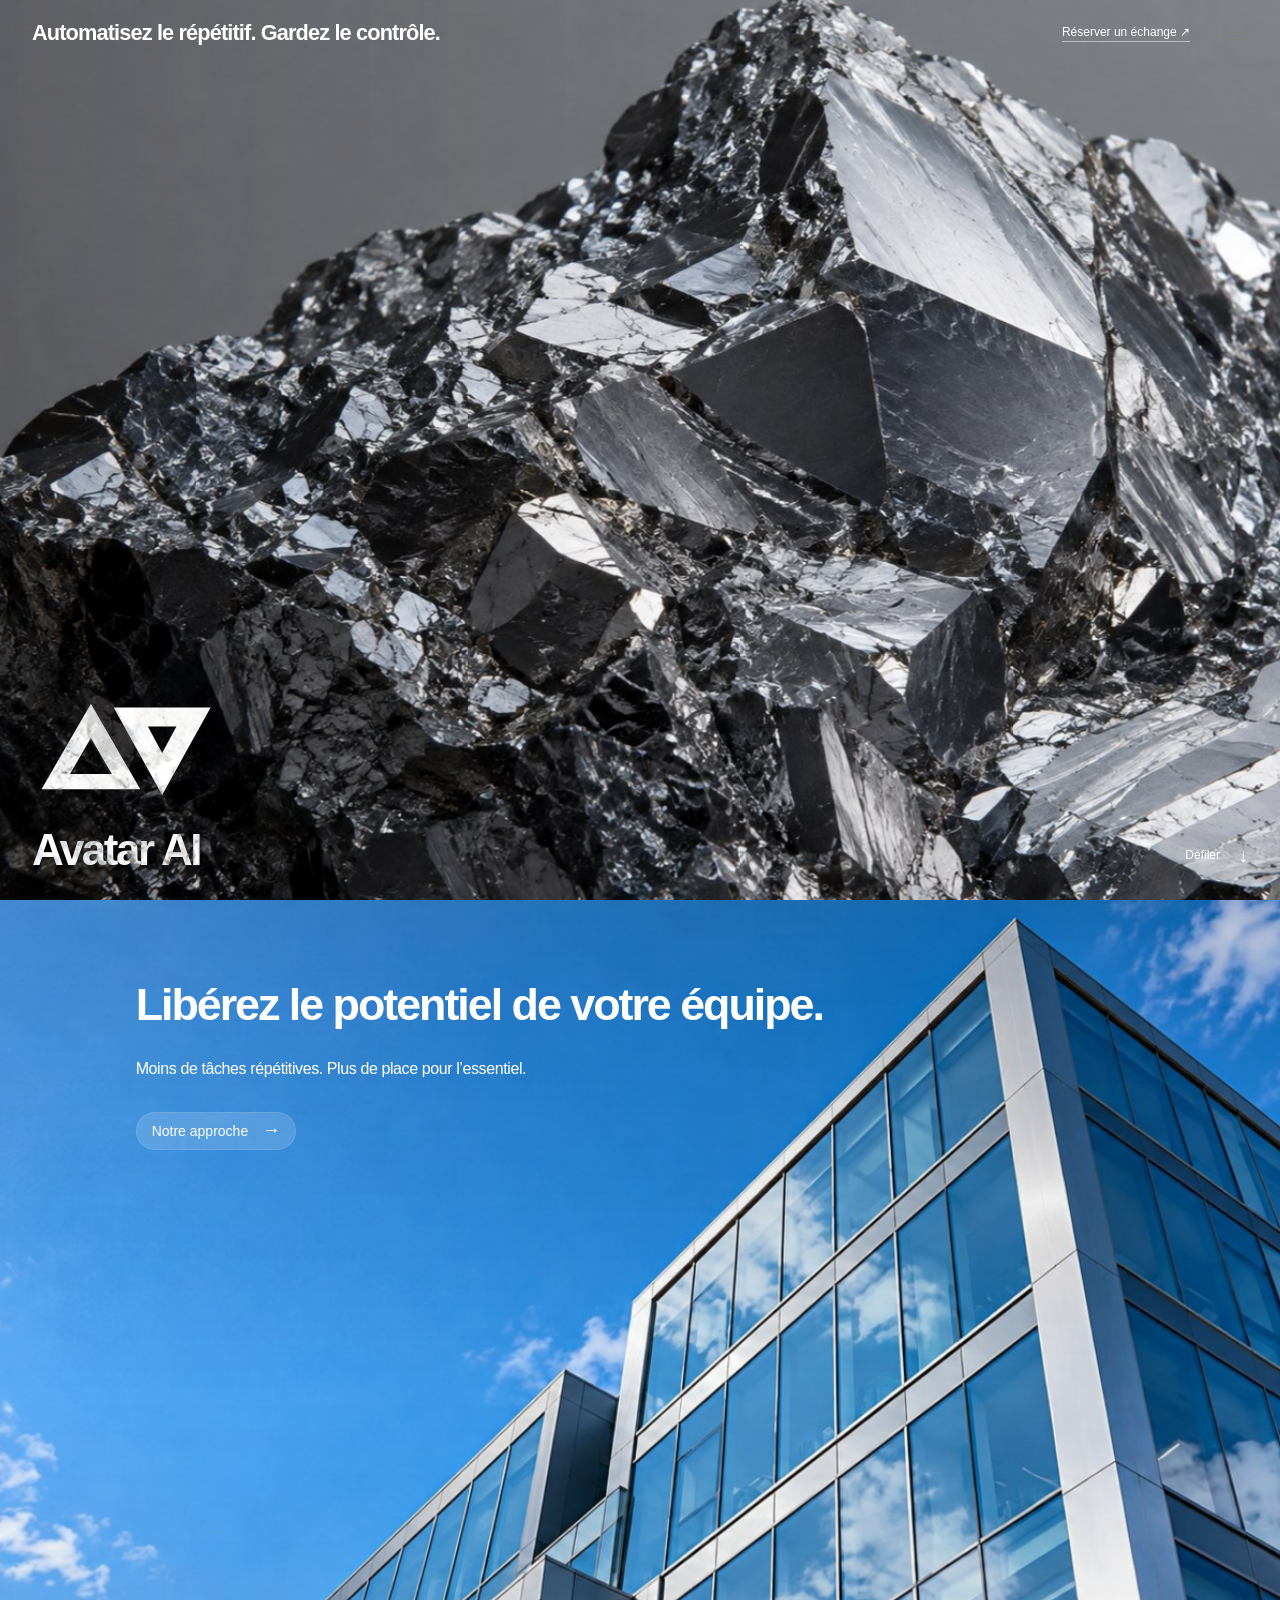
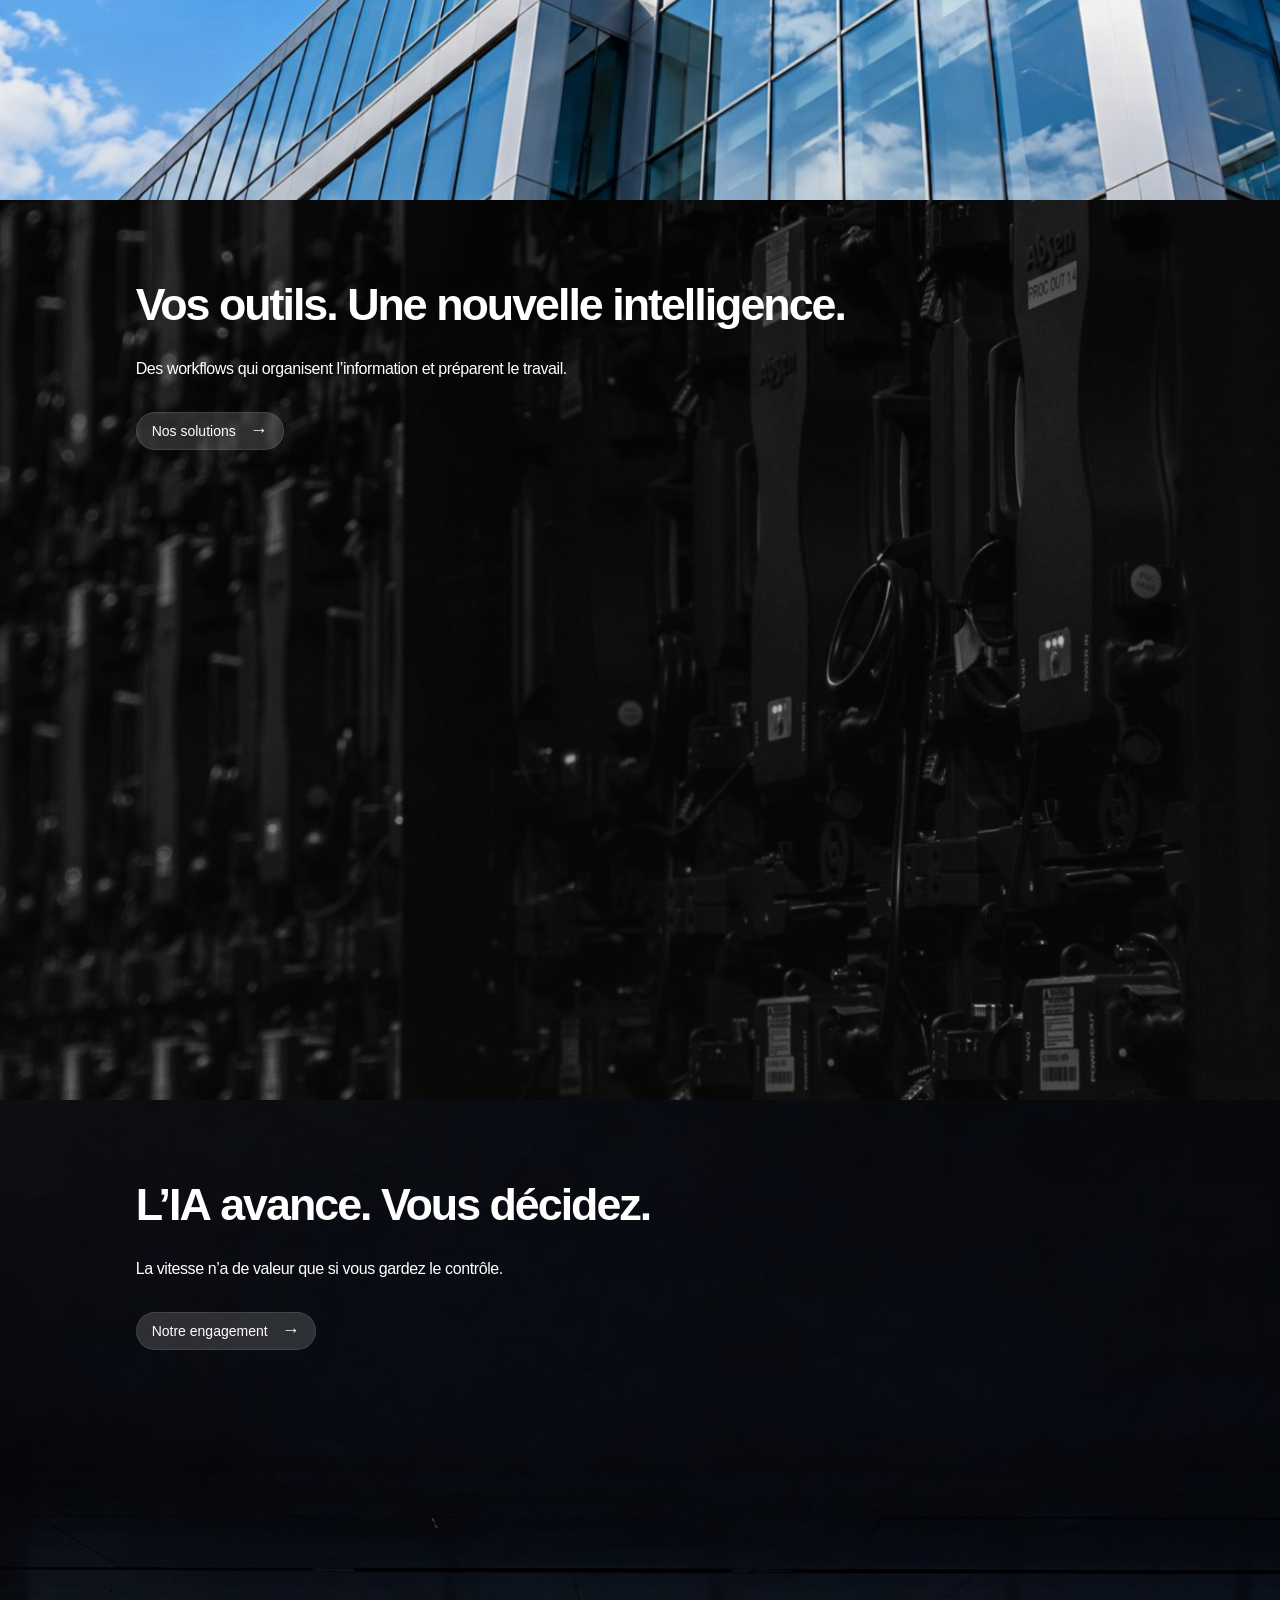
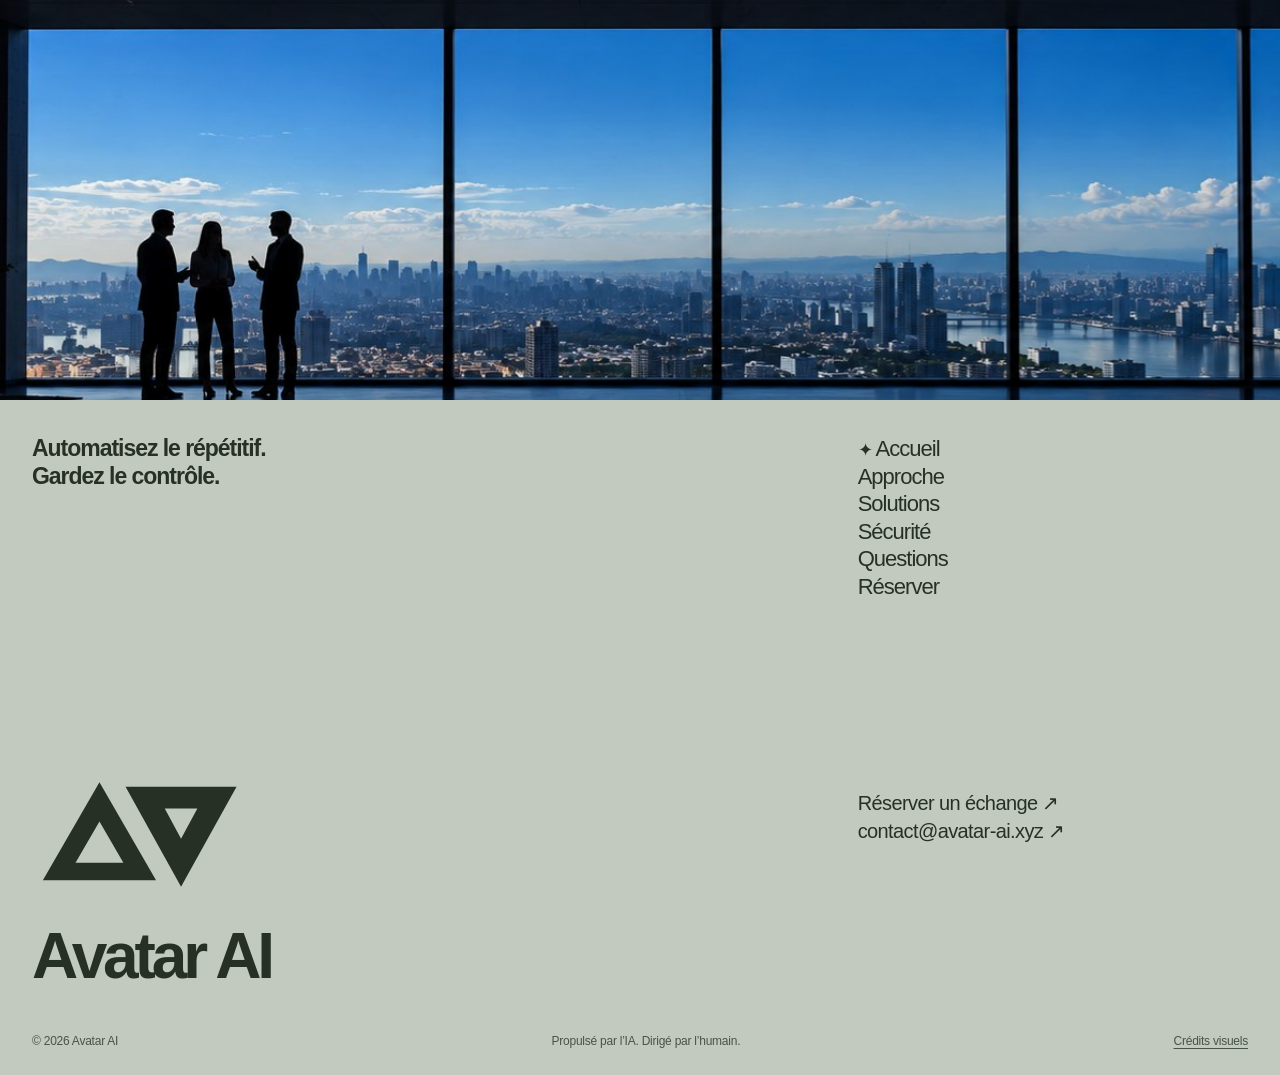
==== commit 644aba4d: "Rebuild navigation and scroll experience around full-screen image scenes" ====
--- a/index.html
+++ b/index.html
@@ -1,137 +1,57 @@
 <!doctype html>
 <html lang="fr">
 <head>
-  <meta charset="utf-8">
-  <meta name="viewport" content="width=device-width, initial-scale=1">
-  <meta name="theme-color" content="#d4d3cf">
-  <meta name="description" content="Avatar AI conçoit des automatisations IA sécurisées et pilotées par l'humain pour les PME et les professionnels.">
-  <title>Avatar AI — Automatisation IA, contrôle humain</title>
-  <link rel="icon" type="image/svg+xml" href="./favicon.svg">
-  <link rel="preconnect" href="https://fonts.googleapis.com">
-  <link rel="preconnect" href="https://fonts.gstatic.com" crossorigin>
-  <link href="https://fonts.googleapis.com/css2?family=DM+Mono:wght@400;500&display=swap" rel="stylesheet">
-  <link rel="stylesheet" href="./styles.css">
+ <meta charset="utf-8"><meta name="viewport" content="width=device-width, initial-scale=1">
+ <meta name="theme-color" content="#171b18">
+ <meta name="description" content="Avatar AI conçoit des automatisations IA sécurisées et pilotées par l’humain pour les PME et les professionnels.">
+ <title>Automatisation IA, contrôle humain — Avatar AI</title>
+ <link rel="icon" type="image/svg+xml" href="./favicon.svg">
+ <link rel="preconnect" href="https://fonts.googleapis.com"><link rel="preconnect" href="https://fonts.gstatic.com" crossorigin>
+ <link href="https://fonts.googleapis.com/css2?family=DM+Mono:wght@400;500&display=swap" rel="stylesheet">
+
+ <link rel="stylesheet" href="./styles.css">
+
+ <script src="./script.js" defer></script>
 </head>
-<body>
-  <a class="skip-link" href="#main">Aller au contenu</a>
-  <header class="site-header" data-header>
-    <a class="brand" href="#top" aria-label="Accueil Avatar AI">
-      <span class="brand-mark"><svg viewBox="0 0 100 70" aria-hidden="true"><path d="M5 58 31 13l26 45H5Zm15-8h22L31 31 20 50Z" fill="currentColor" fill-rule="evenodd"/><path d="M43 15h51L68.5 61 43 15Zm18 10 7.5 14L76 25H61Z" fill="currentColor" fill-rule="evenodd"/></svg></span>
-      <span class="brand-name">AVATAR <b>AI</b></span>
-    </a>
-<a class="button button-small button-dark" href="./reservation.html">Réserver un échange <span aria-hidden="true">↗</span></a>
-    <button class="menu-toggle" type="button" aria-expanded="false" aria-controls="mobile-menu"><span></span><span></span><span class="menu-label">Menu</span></button>
-    <nav class="mobile-nav" id="mobile-menu" aria-label="Navigation mobile">
-      <a href="#solutions"><small>01</small> Solutions</a><a href="#process"><small>02</small> Notre méthode</a><a href="#security"><small>03</small> Sécurité</a><a href="#faq"><small>04</small> Questions fréquentes</a><a href="./reservation.html"><small>05</small> Réserver un échange ↗</a><div class="menu-contact"><span>Une idée, un processus à simplifier ?</span><a href="mailto:contact@avatar-ai.xyz">contact@avatar-ai.xyz ↗</a></div>
-    </nav>
-  </header>
-
-  <main id="main">
-    <section class="hero" id="top" aria-labelledby="hero-title">
-      <img class="hero-sculpture" src="./assets/avatar-sculpture.svg" alt="" fetchpriority="high" width="1600" height="1100">
-      <div class="hero-content">
-        <p class="eyebrow">L’INTELLIGENCE AU SERVICE DU TRAVAIL.</p>
-        <h1 id="hero-title">Automatisez le répétitif.<br>Gardez le contrôle.</h1>
-      </div>
-      <div class="hero-bottom">
-        <p>Moins de tâches répétitives.<br>Plus de place pour l’essentiel.</p>
-        <div class="hero-links"><a class="hero-discover" href="./reservation.html">Réserver un échange <span aria-hidden="true">↗</span></a><a class="hero-discover" href="#solutions">Découvrir nos solutions <span aria-hidden="true">↓</span></a></div>
-      </div>
-      <span class="hero-caption">AVATAR AI — AUTOMATISATION, CONTRÔLE HUMAIN</span>
-    </section>
-
-    <section class="trust-bar" aria-label="Principes Avatar AI"><div><span>01</span> Validé par l'humain</div><div><span>02</span> Adapté à votre méthode de travail</div><div><span>03</span> Confidentialité dès la conception</div></section>
-
-    <section class="section problem-section">
-      <div class="section-intro reveal"><p class="eyebrow dark">01 / LIBÉRER LE POTENTIEL</p><h2>Votre équipe a mieux à faire que répéter les mêmes tâches chaque jour.</h2></div>
-      <div class="problem-grid">
-        <article class="problem-card reveal"><span>01</span><h3>Boîte mail saturée</h3><p>Les messages importants se perdent dans des boîtes de réception et des fils interminables.</p></article>
-        <article class="problem-card reveal"><span>02</span><h3>Tri manuel</h3><p>Vos équipes perdent des heures à classer, résumer et transmettre l'information.</p></article>
-        <article class="problem-card reveal"><span>03</span><h3>Réponses répétitives</h3><p>Les mêmes réponses sont réécrites alors qu'elles pourraient être préparées en quelques secondes.</p></article>
-        <article class="problem-card reveal"><span>04</span><h3>Passages de relais fragiles</h3><p>Des outils déconnectés créent des retards, des oublis et des tâches administratives inutiles.</p></article>
-      </div>
-      <p class="transition-line reveal">Avatar AI transforme les tâches récurrentes en <strong>workflows fiables et vérifiables.</strong></p>
-    </section>
-
-    <section class="section flagship" id="solutions">
-      <div class="flagship-copy reveal">
-        <p class="eyebrow light">02 / NOTRE ASSISTANT E-MAIL</p><h2>Transformez votre boîte mail en espace de travail organisé.</h2>
-        <p>Notre assistant e-mail IA rassemble l'essentiel de chaque nouveau message dans une vue claire, pour comprendre, prioriser et répondre plus vite.</p>
-        <ul class="feature-list"><li><span>01</span> Résumés instantanés et classement intelligent</li><li><span>02</span> Catégorie et niveau de priorité séparés</li><li><span>03</span> Réponses modifiables dans le ton souhaité</li><li><span>04</span> Validation humaine avant chaque envoi</li></ul>
-        <div class="control-note"><span>✦</span><p><strong>Vous gardez le contrôle.</strong><br>Avatar AI n'envoie, ne supprime, n'archive et ne modifie jamais vos e-mails automatiquement.</p></div>
-      </div>
-      <div class="dashboard-wrap reveal reveal-delay"><p class="demo-caption"><span class="status-dot"></span> DÉMONSTRATION INTERACTIVE · DONNÉES FICTIVES</p><div class="dashboard">
-        <aside class="dash-sidebar" aria-hidden="true"><div class="dash-logo">A</div><span class="dash-nav active">✉</span><span class="dash-nav">▤</span><span class="dash-nav">⚙</span></aside>
-        <div class="dash-main">
-          <div class="dash-heading"><div><small>ESPACE / BOÎTE DE RÉCEPTION</small><h3>Assistant e-mail</h3></div><span class="avatar-dot">NA</span></div>
-          <div class="dash-tabs" role="group" aria-label="Filtres des e-mails"><button class="active" aria-pressed="true" data-filter="all">Tous <b>3</b></button><button aria-pressed="false" data-filter="urgent">Prioritaires <b>1</b></button><button aria-pressed="false" data-filter="reply">À répondre <b>2</b></button></div>
-          <div class="mail-list">
-            <button class="mail-item active" data-tags="urgent reply"><span class="sender-avatar blue">AM</span><span class="mail-copy"><strong>Amelia Morgan</strong><b>Demande sur l'offre Entreprise</b><small>Nous souhaitons le déployer auprès de notre équipe client...</small></span><span class="mail-meta"><em>VENTE</em><time>2 min</time></span></button>
-            <button class="mail-item" data-tags="reply"><span class="sender-avatar">JK</span><span class="mail-copy"><strong>James Kim</strong><b>Suivi de la proposition</b><small>Merci pour votre proposition. J'ai encore quelques questions...</small></span><span class="mail-meta"><em>VENTE</em><time>18 min</time></span></button>
-            <button class="mail-item" data-tags=""><span class="sender-avatar amber">SY</span><span class="mail-copy"><strong>Stripe</strong><b>Votre récapitulatif mensuel</b><small>Voici l'activité de votre compte pour cette période...</small></span><span class="mail-meta"><em>AUTO</em><time>1 h</time></span></button>
-          </div>
-          <div class="ai-panel" aria-live="polite"><div class="ai-panel-head"><span>✦ ANALYSE IA</span><span class="confidence">94 % de confiance</span></div><p>Amelia évalue Avatar AI pour une équipe de 12 personnes et souhaite mieux comprendre l'intégration et la sécurité.</p><div class="ai-labels"><span>Vente</span><span class="priority">Priorité haute</span><span>Réponse requise</span></div><div class="reply-box"><small>RÉPONSE SUGGÉRÉE</small><p>Bonjour Amelia, merci pour votre message. Une équipe de 12 personnes se prête parfaitement à un déploiement accompagné...</p><div><button class="regenerate-button" type="button">Régénérer</button><button class="copy-button">Copier la réponse</button></div></div></div>
-        </div>
-      </div></div>
-    </section>
-
-    <section class="section services-section">
-      <div class="section-intro two-col reveal"><div><p class="eyebrow dark">03 / VOS OUTILS, VOTRE MÉTHODE</p><h2>Une automatisation pensée autour de votre activité.</h2></div><p>Nous partons d'un processus répétitif, puis nous le clarifions et construisons un workflow fiable autour des outils que votre équipe utilise déjà.</p></div>
-      <div class="service-list">
-        <article class="service-row reveal"><span class="service-number">01</span><div class="service-icon">@</div><h3>E-mails et communication</h3><p>Organiser les messages, résumer les échanges, préparer les réponses et signaler les demandes urgentes.</p><span class="arrow">↗</span></article>
-        <article class="service-row reveal"><span class="service-number">02</span><div class="service-icon">▤</div><h3>Informations et documents</h3><p>Extraire, classer, structurer et transmettre les informations utiles entre vos systèmes.</p><span class="arrow">↗</span></article>
-        <article class="service-row reveal"><span class="service-number">03</span><div class="service-icon">⌁</div><h3>Workflows métier sur mesure</h3><p>Relier les étapes répétitives entre vos outils avec une automatisation adaptée à vos opérations.</p><span class="arrow">↗</span></article>
-      </div>
-    </section>
-
-    <section class="section process-section" id="process">
-      <div class="section-intro reveal"><p class="eyebrow light">04 / DE L’IDÉE AU QUOTIDIEN</p><h2>De la tâche répétitive au système fiable.</h2></div>
-      <div class="process-track">
-        <article class="process-step reveal"><span>01</span><div class="step-line"><i></i></div><h3>Comprendre</h3><p>Nous identifions le travail répétitif, les blocages, les risques et le résultat attendu.</p></article>
-        <article class="process-step reveal"><span>02</span><div class="step-line"><i></i></div><h3>Concevoir</h3><p>Nous cartographions le workflow, les permissions, les validations humaines et les objectifs.</p></article>
-        <article class="process-step reveal"><span>03</span><div class="step-line"><i></i></div><h3>Construire et tester</h3><p>Nous développons l'automatisation et vérifions sa qualité sur des cas réalistes.</p></article>
-        <article class="process-step reveal"><span>04</span><div class="step-line"><i></i></div><h3>Lancer et améliorer</h3><p>Nous la déployons progressivement, mesurons ses performances et l'affinons avec vos retours.</p></article>
-      </div>
-    </section>
-
-    <section class="section manifesto" id="security">
-      <div class="manifesto-symbol" aria-hidden="true"><svg viewBox="0 0 100 70"><path d="M5 58 31 13l26 45H5Zm15-8h22L31 31 20 50Z" fill="currentColor" fill-rule="evenodd"/><path d="M43 15h51L68.5 61 43 15Zm18 10 7.5 14L76 25H61Z" fill="currentColor" fill-rule="evenodd"/></svg></div>
-      <div class="manifesto-copy reveal"><p class="eyebrow dark">05 / UNE CONVICTION SIMPLE</p><h2>Propulsé par l'IA.<br>Dirigé par l'humain.</h2><p class="manifesto-lede">La vitesse n'a de valeur que si le résultat est fiable.</p><p>Avatar AI automatise la préparation, l'organisation et le traitement répétitif tout en laissant les décisions et la communication externe entre vos mains.</p></div>
-      <div class="principles reveal"><div><span>01</span><p>Chaque résultat important peut être vérifié et modifié.</p></div><div><span>02</span><p>Les résultats incertains sont clairement signalés.</p></div><div><span>03</span><p>Les actions sensibles exigent une validation humaine.</p></div><div><span>04</span><p>Chaque workflow utilise uniquement les accès nécessaires.</p></div></div>
-    </section>
-
-    <section class="section security-section"><div class="security-card reveal">
-      <div><p class="eyebrow light">SÉCURITÉ DÈS LA CONCEPTION</p><h2>Pensé pour les données d'entreprise, pas pour l'expérimentation imprudente.</h2></div>
-      <div class="security-grid"><p><span>◇</span> Accès strictement nécessaires</p><p><span>◇</span> Identifiants chiffrés</p><p><span>◇</span> Données clients isolées</p><p><span>◇</span> Activité traçable</p><p><span>◇</span> Conservation limitée</p><p><span>◇</span> Validation humaine</p></div>
-    </div></section>
-
-    <section class="section audience-section">
-      <div class="section-intro reveal"><p class="eyebrow dark">POUR QUI</p><h2>Conçu pour celles et ceux qui font avancer leur activité.</h2></div>
-      <div class="audience-grid"><article class="reveal"><span>01</span><h3>Dirigeants de PME</h3><p>Faites avancer les demandes sans vivre dans votre boîte mail.</p></article><article class="reveal"><span>02</span><h3>Équipes commerciales</h3><p>Qualifiez les prospects et préparez les relances plus rapidement.</p></article><article class="reveal"><span>03</span><h3>Équipes support</h3><p>Traitez les demandes récurrentes avec davantage de cohérence.</p></article><article class="reveal"><span>04</span><h3>Professionnels</h3><p>Consacrez moins de temps à l'administratif et plus à vos clients.</p></article></div>
-    </section>
-
-    <section class="section faq-section" id="faq">
-      <div class="faq-heading reveal"><p class="eyebrow dark">06 / QUESTIONS FRÉQUENTES</p><h2>L'essentiel avant de commencer.</h2></div>
-      <div class="faq-list reveal">
-        <details open><summary>Que peut automatiser Avatar AI ?<span>+</span></summary><p>Nous nous concentrons sur les workflows répétitifs et riches en information : trier et résumer les messages, préparer les réponses, extraire des données de documents et relier les étapes entre vos outils.</p></details>
-        <details><summary>L'automatisation est-elle adaptée à mon entreprise ?<span>+</span></summary><p>Oui. Nous partons de vos processus, règles, outils et besoins de validation pour construire le workflow fiable le plus simple possible.</p></details>
-        <details><summary>L'IA peut-elle agir sans validation ?<span>+</span></summary><p>Les actions importantes restent sous contrôle humain. Nous définissons des étapes de validation et des permissions adaptées au niveau de risque.</p></details>
-        <details><summary>L'assistant e-mail envoie-t-il des réponses automatiquement ?<span>+</span></summary><p>Non. Il prépare une suggestion modifiable, mais n'envoie, ne supprime, n'archive et ne modifie jamais vos e-mails automatiquement.</p></details>
-        <details><summary>Comment protégez-vous les données professionnelles ?<span>+</span></summary><p>Notre approche repose sur des accès minimaux, des identifiants chiffrés, des données clients isolées, une conservation limitée et une activité traçable.</p></details>
-      </div>
-    </section>
-
-    <section class="contact-section" id="contact">
-      <div class="contact-grid" aria-hidden="true"></div>
-      <div class="contact-inner reveal"><p class="eyebrow light">LE PROCHAIN CHAPITRE COMMENCE AVEC VOUS</p><h2>Quelle tâche aimeriez-vous ne plus faire manuellement ?</h2><p>Expliquez-nous où votre équipe perd du temps. Nous vous aiderons à définir le bon workflow, le niveau d'automatisation adapté et une première étape concrète.</p><a class="button button-primary contact-cta" href="./reservation.html">Parlons de votre projet <span aria-hidden="true">↗</span></a><small>Réservez un appel Google Meet ou envoyez-nous un e-mail.</small></div>
-    </section>
-  </main>
-
-  <footer class="site-footer">
-    <div class="footer-brand"><div class="footer-lockup"><div class="footer-logo"><svg viewBox="0 0 100 70" aria-hidden="true"><path d="M5 58 31 13l26 45H5Zm15-8h22L31 31 20 50Z" fill="currentColor" fill-rule="evenodd"/><path d="M43 15h51L68.5 61 43 15Zm18 10 7.5 14L76 25H61Z" fill="currentColor" fill-rule="evenodd"/></svg></div><span class="brand-name">AVATAR <b>AI</b></span></div><p>L'automatisation IA pour les entreprises<br>qui veulent garder le contrôle.</p></div>
-    <div class="footer-links"><a href="#solutions">Solutions</a><a href="#process">Notre méthode</a><a href="#security">Sécurité</a><a href="#faq">FAQ</a><a href="mailto:contact@avatar-ai.xyz">contact@avatar-ai.xyz</a></div>
-    <div class="footer-wordmark" aria-hidden="true">AVATAR AI<span>↗</span></div><div class="footer-meta"><span>© 2026 AVATAR AI</span><span>PROPULSÉ PAR L'IA · DIRIGÉ PAR L'HUMAIN</span></div>
-  </footer>
-  <script src="./script.js"></script>
-</body>
-</html>
+<body class="home-page">
+ <a class="skip-link" href="#main">Aller au contenu</a>
+ <header class="site-header">
+  <p class="page-label">Automatisez le répétitif. Gardez le contrôle.</p>
+  <div class="header-actions"><a class="header-booking" href="./reservation.html">Réserver un échange ↗</a></div>
+ </header>
+ <button class="menu-toggle" type="button" aria-label="Ouvrir le menu" aria-expanded="false" aria-controls="site-menu"><span></span><span></span></button>
+ <dialog class="navigation-drawer" id="site-menu" aria-label="Navigation principale">
+  <div class="drawer-top"><a href="mailto:contact@avatar-ai.xyz">E-mail ↗</a><button class="menu-close" type="button" aria-label="Fermer le menu">×</button></div>
+  <nav><a href="./index.html" aria-current="page">Accueil</a>
+<a href="./approche.html">Approche</a>
+<a href="./solutions.html">Solutions</a>
+<a href="./securite.html">Sécurité</a>
+<a href="./questions.html">Questions</a>
+<a href="./reservation.html">Réserver</a></nav>
+  <div class="drawer-bottom"><a href="mailto:contact@avatar-ai.xyz">contact@avatar-ai.xyz</a><span>Avatar AI · Automatisation, contrôle humain</span></div>
+ </dialog>
+ <noscript><nav class="no-script-nav" aria-label="Navigation"><a href="./index.html" aria-current="page">Accueil</a>
+<a href="./approche.html">Approche</a>
+<a href="./solutions.html">Solutions</a>
+<a href="./securite.html">Sécurité</a>
+<a href="./questions.html">Questions</a>
+<a href="./reservation.html">Réserver</a></nav></noscript>
+ <a class="floating-brand" href="./index.html" aria-label="Avatar AI — Accueil"><span class="floating-symbol"><svg viewBox="0 0 100 70" aria-hidden="true"><path d="M5 58 31 13l26 45H5Zm15-8h22L31 31 20 50Z" fill="currentColor" fill-rule="evenodd"/><path d="M43 15h51L68.5 61 43 15Zm18 10 7.5 14L76 25H61Z" fill="currentColor" fill-rule="evenodd"/></svg></span><span class="floating-name">Avatar AI</span></a>
+ <main id="main"><section class="scene scene-opening" id="top" aria-labelledby="top-title"><div class="scene-media"><img src="./assets/silicon-hero.jpg" alt="Cristal de silicium métallique, illustration du potentiel de l’intelligence artificielle." fetchpriority="high" decoding="async"></div><h1 id="top-title" class="sr-only">Automatisez le répétitif. Gardez le contrôle.</h1><a class="scroll-cue" href="#approche" aria-label="Découvrir notre approche">Défiler <span>↓</span></a></section>
+<section class="scene " id="approche" aria-labelledby="approche-title"><div class="scene-media"><img src="./assets/workplace.jpg" alt="Architecture de verre tournée vers le ciel, illustration d’un environnement de travail." loading="lazy" decoding="async"></div><div class="scene-copy"><h2 id="approche-title" class="word-reveal">Libérez le potentiel de votre équipe.</h2><p>Moins de tâches répétitives. Plus de place pour l’essentiel.</p><a class="scene-link" href="./approche.html">Notre approche <span aria-hidden="true">→</span></a></div></section>
+<section class="scene " id="solutions" aria-labelledby="solutions-title"><div class="scene-media"><img src="./assets/servers.jpg" alt="Détail de serveurs informatiques." loading="lazy" decoding="async"></div><div class="scene-copy"><h2 id="solutions-title" class="word-reveal">Vos outils. Une nouvelle intelligence.</h2><p>Des workflows qui organisent l’information et préparent le travail.</p><a class="scene-link" href="./solutions.html">Nos solutions <span aria-hidden="true">→</span></a></div></section>
+<section class="scene " id="security" aria-labelledby="security-title"><div class="scene-media"><img src="./assets/collaboration.jpg" alt="Scène illustrative de collègues en discussion devant de grandes fenêtres." loading="lazy" decoding="async"></div><div class="scene-copy"><h2 id="security-title" class="word-reveal">L’IA avance. Vous décidez.</h2><p>La vitesse n’a de valeur que si vous gardez le contrôle.</p><a class="scene-link" href="./securite.html">Notre engagement <span aria-hidden="true">→</span></a></div></section></main>
+ <footer class="site-footer" id="footer">
+  <h2>Automatisez le répétitif.<br>Gardez le contrôle.</h2>
+  <nav class="footer-nav" aria-label="Navigation de pied de page"><a href="./index.html" aria-current="page">Accueil</a>
+<a href="./approche.html">Approche</a>
+<a href="./solutions.html">Solutions</a>
+<a href="./securite.html">Sécurité</a>
+<a href="./questions.html">Questions</a>
+<a href="./reservation.html">Réserver</a></nav>
+  <a class="footer-lockup" href="./index.html" aria-label="Avatar AI — Retour à l’accueil"><svg viewBox="0 0 100 70" aria-hidden="true"><path d="M5 58 31 13l26 45H5Zm15-8h22L31 31 20 50Z" fill="currentColor" fill-rule="evenodd"/><path d="M43 15h51L68.5 61 43 15Zm18 10 7.5 14L76 25H61Z" fill="currentColor" fill-rule="evenodd"/></svg><span>Avatar AI</span></a>
+  <div class="footer-contact"><a href="./reservation.html">Réserver un échange ↗</a><a href="mailto:contact@avatar-ai.xyz">contact@avatar-ai.xyz ↗</a></div>
+  <div class="footer-meta"><span>© 2026 Avatar AI</span><span>Propulsé par l’IA. Dirigé par l’humain.</span><a href="./credits.html">Crédits visuels</a></div>
+ </footer>
+ <div class="page-curtain" aria-hidden="true"><svg viewBox="0 0 100 70" aria-hidden="true"><path d="M5 58 31 13l26 45H5Zm15-8h22L31 31 20 50Z" fill="currentColor" fill-rule="evenodd"/><path d="M43 15h51L68.5 61 43 15Zm18 10 7.5 14L76 25H61Z" fill="currentColor" fill-rule="evenodd"/></svg></div>
+</body></html>
--- a/styles.css
+++ b/styles.css
@@ -1,1719 +1,181 @@
 :root {
-  --ink:#222522;
-  --paper:#f2f1ed;
-  --muted:#696c66;
-  --line:#cecec7;
-  --accent:#d9ff71;
-  --gutter:clamp(24px,4.2vw,80px);
-  font-synthesis:none
+  --ink: #20261f;
+  --paper: #f1f2ed;
+  --muted: #626b5e;
+  --line: #c8cec2;
+  --sage: #aeb9ad;
+  --gutter: clamp(24px, 2.5vw, 48px);
+  --brand-size: 190px;
+  --brand-name-opacity: 1;
+  --brand-name-height: 64px;
+  color-scheme: light;
+}
+* { box-sizing: border-box; }
+html { scroll-behavior: smooth; scroll-padding-top: 70px; }
+body { margin: 0; color: var(--ink); background: var(--paper); font: 16px/1.5 Arial, Helvetica, sans-serif; -webkit-font-smoothing: antialiased; }
+a { color: inherit; text-decoration: none; }
+button { font: inherit; cursor: pointer; color: inherit; }
+button, a, summary { -webkit-tap-highlight-color: transparent; touch-action: manipulation; }
+a:focus-visible, button:focus-visible, summary:focus-visible { outline: 2px solid currentColor; outline-offset: 6px; }
+::selection { background: #d9e5d0; color: #172218; }
+.sr-only { position: absolute; width: 1px; height: 1px; padding: 0; overflow: hidden; clip-path: inset(50%); white-space: nowrap; }
+.skip-link { position: fixed; top: -100px; left: 20px; z-index: 300; padding: 12px 18px; background: #fff; color: #222; }
+.skip-link:focus { top: 15px; }
+.site-header { position: absolute; inset: 0 0 auto; z-index: 30; height: auto; padding: 20px var(--gutter); display: flex; align-items: center; justify-content: space-between; gap: 24px; color: white; background: none; }
+.page-label { max-width: 70%; font-size: clamp(17px, 1.7vw, 24px); font-weight: 700; letter-spacing: -.04em; line-height: 1.15; }
+.header-actions { display: flex; align-items: center; gap: 28px; }
+.header-booking { font-size: 12px; border-bottom: 1px solid #ffffff80; white-space: nowrap; }
+.menu-toggle { position: fixed; top: 15px; right: calc(var(--gutter) - 8px); z-index: 80; width: 44px; height: 44px; border: 0; padding: 0; background: transparent; color: white; margin: 0; mix-blend-mode: difference; }
+.menu-toggle span { position: absolute; width: 24px; height: 1px; left: 10px; background: currentColor; top: 17px; }
+.menu-toggle span:nth-child(2) { top: 24px; }
+.header-actions { padding-right: 58px; }
+.floating-brand { position: fixed; left: var(--gutter); bottom: 24px; z-index: 35; color: white; display: flex; flex-direction: column; align-items: flex-start; mix-blend-mode: difference; transition: opacity .3s; }
+.floating-symbol { display: block; width: var(--brand-size); line-height: 0; }
+.floating-symbol svg { width: 100%; height: auto; }
+.floating-name { display: block; font-size: 44px; font-weight: 700; letter-spacing: -.055em; line-height: 1.2; max-height: var(--brand-name-height); opacity: var(--brand-name-opacity); overflow: hidden; padding-top: 12px; white-space: nowrap; }
+.footer-visible .floating-brand { opacity: 0; pointer-events: none; }
+.scene { position: relative; height: 100svh; min-height: 600px; isolation: isolate; color: white; background: #171c18; overflow: hidden; }
+.scene-opening { min-height: 620px; }
+.scene-media { position: absolute; inset: 0; z-index: -2; overflow: hidden; }
+.scene-media img { width: 100%; height: 100%; display: block; object-fit: cover; object-position: center; transform: scale(1.12); will-change: transform; }
+.scene-media::after { content: ''; position: absolute; inset: 0; background: linear-gradient(180deg, #0000001f, transparent 55%, #00000012); }
+.scene-opening .scene-media img { object-position: 58% 55%; }
+.scene-opening .scene-media::after { background: linear-gradient(90deg, #00000017, transparent 70%); }
+.scene-copy { position: relative; padding-top: 9vh; margin-left: 10.6%; max-width: min(1000px, 82%); }
+.scene-copy h2, .scene-copy h1 { font-size: clamp(33px, 3.5vw, 56px); font-weight: 700; letter-spacing: -.045em; line-height: 1.05; margin: 0 0 30px; max-width: 100%; }
+.scene-copy p { font-size: 16px; font-weight: 500; line-height: 1.4; margin: 0 0 32px; max-width: 650px; letter-spacing: -.025em; }
+.scene-link { display: inline-flex; align-items: center; justify-content: space-between; gap: 14px; padding: 7px 15px; background: #ffffff26; border: 1px solid #ffffff1a; border-radius: 100px; color: inherit; font-size: 14px; line-height: 1.2; font-weight: 500; transition: background .2s, gap .2s; }
+.scene-link:hover { background: #ffffff40; gap: 23px; }
+.scene-link span { font-size: 18px; }
+.scroll-cue { position: absolute; bottom: 30px; right: var(--gutter); display: flex; gap: 18px; align-items: center; font-size: 12px; }
+.scroll-cue span { font-size: 20px; }
+#solutions .scene-media img { filter: grayscale(1); object-position: 50% 55%; }
+#solutions .scene-media::after { background: linear-gradient(#00000070, #00000010); }
+#security .scene-copy { padding-top: 9vh; }
+.word-reveal .word { display: inline-block; opacity: .22; transition: opacity .8s; transition-delay: calc(var(--word) * 65ms); }
+.word-reveal.is-visible .word { opacity: 1; }
+.detail-hero .scene-copy { margin-left: 35%; max-width: 60%; padding-top: 32vh; }
+.detail-hero .scene-copy h1 { font-size: clamp(35px,3.8vw,62px); }
+.detail-hero .scene-link { margin-top: 6px; }
+/* A native modal dialog supplies focus containment and background inertness. */
+.navigation-drawer { position: fixed; inset: 0 0 0 auto; width: max(35vw, 410px); max-width: 100%; height: 100dvh; max-height: 100dvh; margin: 0; border: 0; padding: 0 32px; background: #737f73; color: white; overflow-y: auto; }
+.navigation-drawer[open] { display: flex; flex-direction: column; animation: drawer-in .45s cubic-bezier(.22,.7,.25,1); }
+.navigation-drawer::backdrop { background: #0009; backdrop-filter: blur(3px); }
+.drawer-top { display: flex; align-items: center; justify-content: space-between; padding-top: 14px; font-size: 21px; letter-spacing: -.04em; }
+.menu-close { border: 0; background: none; width: 44px; height: 44px; font-size: 32px; font-weight: 300; line-height: 1; }
+.navigation-drawer nav { display: flex; flex-direction: column; justify-content: center; flex: 1; padding: 50px 0; }
+.navigation-drawer nav a { width: fit-content; font-size: clamp(37px,3.5vw,57px); font-weight: 700; letter-spacing: -.055em; line-height: 1.12; transition: opacity .2s, transform .2s; }
+.navigation-drawer nav a:hover { opacity: .6; transform: translateX(5px); }
+.navigation-drawer nav a[aria-current]::before { content: '✦'; font-size: .65em; margin-right: 10px; vertical-align: 3px; }
+.drawer-bottom { display: flex; flex-direction: column; gap: 12px; padding-bottom: 30px; font-size: 12px; }
+.drawer-bottom a { font-size: 15px; }
+body.menu-open { overflow: hidden; }
+.no-script-nav { position: relative; z-index: 50; padding: 80px var(--gutter) 20px; display: flex; flex-wrap: wrap; gap: 20px; background: var(--paper); }
+@keyframes drawer-in { from { transform: translateX(100%); } to { transform: none; } }
+.page-curtain { position: fixed; inset: 0; z-index: 150; background: #111613; opacity: 0; pointer-events: none; transition: opacity .28s; color: white; }
+.page-curtain svg { position: absolute; width: 160px; bottom: 28px; left: var(--gutter); }
+.is-departing .page-curtain { opacity: 1; pointer-events: auto; }
+.site-footer { position: relative; background: #c2cac0; color: #263025; min-height: 75svh; display: grid; grid-template-columns: 2fr 1fr; grid-template-rows: auto 1fr auto; gap: 45px; padding: 35px var(--gutter) 25px; }
+.site-footer>h2 { font-size: 23px; line-height: 1.2; font-weight: 700; letter-spacing: -.045em; margin: 0; }
+.footer-nav { display: flex; flex-direction: column; align-items: flex-start; font-size: 22px; line-height: 1.25; letter-spacing: -.045em; }
+.footer-nav a[aria-current]::before { content: '✦ '; font-size: .8em; }
+.footer-nav a:hover, .footer-contact a:hover { opacity: .6; }
+.footer-lockup { display: flex; flex-direction: column; align-items: flex-start; justify-content: flex-end; gap: 18px; }
+.footer-lockup svg { width: clamp(145px,17vw,250px); height: auto; }
+.footer-lockup>span { font-size: clamp(50px,5vw,80px); font-weight: 700; letter-spacing: -.065em; line-height: 1; }
+.footer-contact { display: flex; flex-direction: column; justify-content: center; align-items: flex-start; font-size: 20px; line-height: 1.4; letter-spacing: -.03em; overflow-wrap: anywhere; }
+.footer-meta { grid-column: 1/-1; border: 0; padding: 0; display: flex; align-items: flex-end; justify-content: space-between; gap: 20px; color: #485345; font: 12px/1.4 Arial,Helvetica,sans-serif; letter-spacing: -.02em; }
+.footer-meta a { text-decoration: underline; text-underline-offset: 3px; }
+/* Existing product content is now reached through dedicated detail pages. */
+.detail-content .section { padding: 100px max(8vw,24px); }
+.detail-content .section-intro h2, .detail-content .flagship h2 { font-size: clamp(34px,4vw,64px); }
+.detail-content .flagship { gap: 5vw; }
+.detail-content .eyebrow { font-size: 10px; }
+.detail-content .process-section { background: #28362a; }
+.detail-content .manifesto { background: #d9ded4; }
+.detail-content .faq-section { background: transparent; padding: 0; display: block; }
+.detail-content .faq-heading { display: none; }
+.detail-content .faq-list { max-width: 100%; }
+.detail-contact { background: #26382c; color: #fff; padding: 90px max(8vw,24px); }
+.detail-contact h2 { font-size: clamp(32px,4.5vw,64px); line-height: 1.1; letter-spacing: -.045em; font-weight: 600; margin: 0 0 20px; }
+.detail-contact p { color: #d2dcd0; margin: 0 0 28px; }
+.security-questions { padding: 0 max(8vw,24px) 70px; }
+.security-questions h2 { font-size: 30px; font-weight: 500; letter-spacing: -.04em; }
+.plain-link { border-bottom: 1px solid; padding: 8px 0; display: inline-block; }
+.text-page { min-height: 70vh; max-width: 1100px; margin: 0 auto; padding: 150px 35px 100px; }
+.text-page h1 { font-size: clamp(40px,6vw,84px); font-weight: 600; letter-spacing: -.06em; line-height: 1.1; margin: 0 0 25px; }
+.text-intro { color: var(--muted); font-size: 20px; margin-bottom: 55px; }
+body:has(.text-page) .site-header, .booking-page .site-header { color: var(--ink); }
+body:has(.text-page) .header-booking { border-color: #26302580; }
+body:has(.text-page) .floating-brand { display: none; }
+.credits { max-width: 950px; }
+.credits h2 { font-size: 24px; margin: 45px 0 12px; }
+.credits p { max-width: 750px; color: #576350; }
+.credits p a { text-decoration: underline; text-underline-offset: 3px; }
+/* Booking keeps its original schedule and email links. */
+.booking-page .booking-main { padding-top: 130px; }
+.booking-page .booking-copy .eyebrow { font: 10px 'DM Mono',monospace; margin-bottom: 30px; }
+.booking-page .button { display: inline-flex; gap: 45px; justify-content: space-between; border-bottom: 1px solid; padding: 10px 0; }
+.booking-page .scene-link { background: #26382c; color: white; }
+@media (max-width:1000px) {
+ .scene-copy { margin-left: 10%; max-width: 83%; }
+ .scene-copy h2 { font-size: 42px; }
+ .detail-hero .scene-copy { margin-left: 22%; max-width: 72%; }
+ .navigation-drawer { width: 50vw; min-width: 390px; }
+ .site-footer { grid-template-columns: 1.3fr 1fr; gap: 40px; }
+ .footer-contact { font-size: 17px; }
+ .detail-content .flagship { grid-template-columns: 1fr; }
+}
+@media (max-width:600px) {
+ :root { --gutter: 24px; --brand-size: 140px; }
+ .site-header { padding-top: 24px; gap: 18px; }
+ .page-label { font-size: 17px; max-width: 82%; }
+ .header-actions { padding: 0; }
+ .header-booking { display: none; }
+ .menu-toggle { top: 15px; right: 15px; }
+ .scene { height: 100svh; min-height: 560px; }
+ .scene-opening { min-height: 600px; }
+ .scene-opening .scene-media img { object-position: 55% 50%; }
+ .scene-copy { margin-left: 24px; max-width: calc(100% - 48px); padding-top: 60px; }
+ .scene-copy h2, .scene-copy h1 { font-size: 34px; margin-bottom: 24px; line-height: 1.05; max-width: 350px; }
+ .scene-copy p { font-size: 14px; max-width: 300px; margin-bottom: 25px; }
+ .scene-link { font-size: 13px; padding: 9px 14px; }
+ .floating-brand { bottom: 24px; }
+ .floating-name { font-size: 36px; }
+ .scroll-cue { font-size: 11px; right: 24px; bottom: 28px; }
+ .detail-hero .scene-copy { margin-left: 24px; max-width: calc(100% - 48px); padding-top: 28vh; }
+ .detail-hero .scene-copy h1 { font-size: 36px; }
+ .navigation-drawer { width: 100%; min-width: 0; padding: 0 24px; }
+ .navigation-drawer nav { padding: 40px 0; }
+ .navigation-drawer nav a { font-size: 45px; }
+ .drawer-top { padding-top: 15px; }
+ .drawer-bottom { padding-bottom: 30px; }
+ .site-footer { min-height: 88svh; grid-template-columns: 1fr 1fr; gap: 40px 20px; padding-top: 32px; }
+ .site-footer>h2 { grid-column: 1/-1; font-size: 22px; }
+ .footer-nav { grid-column: 2; font-size: 20px; grid-row: 2; }
+ .footer-lockup { grid-column: 1; grid-row: 2/4; align-self: end; gap: 12px; }
+ .footer-lockup svg { width: 130px; }
+ .footer-lockup>span { font-size: 34px; white-space: nowrap; }
+ .footer-contact { grid-column: 2; grid-row: 3; font-size: 14px; align-self: end; gap: 10px; }
+ .footer-meta { font-size: 10px; flex-wrap: wrap; flex-direction: row; align-items: start; gap: 12px 20px; }
+ .detail-content .section { padding: 70px 24px; }
+ .detail-content .flagship h2 { font-size: 37px; }
+ .detail-contact { padding: 70px 24px; }
+ .detail-contact h2 { font-size: 39px; }
+ .text-page { padding: 130px 24px 70px; }
+ .text-page h1 { font-size: 48px; }
+ .text-intro { font-size: 17px; }
+ .security-questions h2 { font-size: 27px; }
+ .booking-page .booking-main { padding-top: 110px; }
+}
+@media (prefers-reduced-motion:reduce) {
+ html { scroll-behavior: auto; }
+ *, *::before, *::after { animation: none !important; transition: none !important; }
+ .scene-media img { transform: none !important; will-change: auto; }
+ .word-reveal .word { opacity: 1; }
 }
 
-* {
-  box-sizing:border-box
-}
+.detail-page.past-hero .floating-brand { opacity: 0; pointer-events: none; }
 
-html {
-  scroll-behavior:smooth;
-  scroll-padding-top:100px
-}
-
-body {
-  margin:0;
-  background:var(--paper);
-  color:var(--ink);
-  font-family:Arial,Helvetica,sans-serif;
-  font-size:16px;
-  line-height:1.5;
-  -webkit-font-smoothing:antialiased
-}
-
-a {
-  color:inherit;
-  text-decoration:none
-}
-
-button {
-  font:inherit;
-  color:inherit
-}
-
-a,button,summary {
-  -webkit-tap-highlight-color:transparent
-}
-
-button,a,summary {
-  touch-action:manipulation
-}
-
-button {
-  cursor:pointer
-}
-
-button:disabled {
-  cursor:default
-}
-
-a:focus-visible,button:focus-visible,summary:focus-visible {
-  outline:2px solid currentColor;
-  outline-offset:6px
-}
-
-button:focus-visible {
-  outline-offset:3px
-}
-
-::selection {
-  background:var(--accent);
-  color:var(--ink)
-}
-
-.skip-link {
-  position:fixed;
-  top:-80px;
-  left:20px;
-  z-index:300;
-  background:var(--paper);
-  padding:12px 18px
-}
-
-.skip-link:focus {
-  top:12px
-}
-
-.sr-only {
-  position:absolute;
-  width:1px;
-  height:1px;
-  overflow:hidden;
-  clip-path:inset(50%);
-  white-space:nowrap
-}
-
-.site-header {
-  position:absolute;
-  top:0;
-  left:0;
-  right:0;
-  z-index:100;
-  display:flex;
-  align-items:center;
-  gap:38px;
-  padding:26px var(--gutter);
-  height:98px
-}
-
-.brand {
-  display:inline-flex;
-  align-items:center;
-  gap:13px;
-  flex-shrink:0
-}
-
-.brand-mark,.footer-logo {
-  display:block;
-  width:57px;
-  height:43px
-}
-
-.brand-mark svg,.footer-logo svg {
-  width:100%;
-  height:100%
-}
-
-.brand-name {
-  font-size:14px;
-  font-weight:700;
-  letter-spacing:-.03em
-}
-
-.brand-name b {
-  font-weight:400
-}
-
-.site-header>.button {
-  margin-left:auto
-}
-
-.button {
-  display:inline-flex;
-  align-items:center;
-  justify-content:space-between;
-  gap:34px;
-  min-height:50px;
-  padding:12px 0;
-  font-size:14px;
-  line-height:1.4;
-  border-bottom:1px solid currentColor;
-  transition:opacity .2s
-}
-
-.button:hover {
-  opacity:.65
-}
-
-.button span {
-  font-size:20px
-}
-
-.button-small {
-  font-size:13px;
-  min-height:38px;
-  padding:8px 0
-}
-
-.menu-toggle {
-  position:relative;
-  z-index:102;
-  display:flex;
-  align-items:center;
-  width:78px;
-  height:44px;
-  border:0;
-  padding:0;
-  background:none
-}
-
-.menu-toggle span:not(.menu-label) {
-  position:absolute;
-  right:0;
-  width:22px;
-  height:1px;
-  background:currentColor;
-  transition:transform .25s,top .25s;
-  top:18px
-}
-
-.menu-toggle span:nth-child(2) {
-  top:25px
-}
-
-.menu-label {
-  font-size:12px
-}
-
-.menu-toggle[aria-expanded=true] span:first-child {
-  top:22px;
-  transform:rotate(45deg)
-}
-
-.menu-toggle[aria-expanded=true] span:nth-child(2) {
-  top:22px;
-  transform:rotate(-45deg)
-}
-
-.mobile-nav {
-  display:none;
-  position:fixed;
-  inset:0;
-  padding:125px var(--gutter) 40px;
-  background:var(--paper);
-  overflow:auto
-}
-
-.mobile-nav.open {
-  display:flex;
-  flex-direction:column
-}
-
-.mobile-nav>a {
-  display:flex;
-  align-items:baseline;
-  gap:40px;
-  width:100%;
-  border-top:1px solid var(--line);
-  padding:12px 0;
-  font-size:clamp(28px,5vw,65px);
-  letter-spacing:-.05em;
-  line-height:1.25
-}
-
-.mobile-nav>a small {
-  font:11px 'DM Mono',monospace;
-  letter-spacing:0
-}
-
-.mobile-nav>a:hover {
-  color:#6b7167
-}
-
-.menu-contact {
-  display:flex;
-  justify-content:space-between;
-  gap:20px;
-  margin-top:auto;
-  padding-top:35px;
-  font-size:14px
-}
-
-.menu-contact>a {
-  border-bottom:1px solid
-}
-
-.menu-open {
-  overflow:hidden
-}
-
-.menu-open .site-header {
-  position:fixed
-}
-
-.menu-open .site-header>.brand {
-  z-index:102
-}
-
-.hero {
-  height:100svh;
-  min-height:720px;
-  max-height:1200px;
-  position:relative;
-  isolation:isolate;
-  overflow:hidden;
-  background:#c8c9c4
-}
-
-.hero-sculpture {
-  position:absolute;
-  width:100%;
-  height:100%;
-  object-fit:cover;
-  object-position:50% 57%;
-  z-index:-1
-}
-
-.hero-content {
-  position:absolute;
-  top:150px;
-  left:var(--gutter);
-  right:var(--gutter)
-}
-
-.eyebrow {
-  font:10px/1.5 'DM Mono',monospace;
-  letter-spacing:.07em;
-  margin:0 0 32px
-}
-
-.hero .eyebrow {
-  font-size:10px;
-  margin-bottom:18px
-}
-
-.hero h1 {
-  font-size:clamp(29px,3.5vw,58px);
-  font-weight:500;
-  line-height:1.04;
-  letter-spacing:-.055em;
-  margin:0
-}
-
-.hero-bottom {
-  position:absolute;
-  bottom:65px;
-  left:var(--gutter);
-  right:var(--gutter);
-  display:flex;
-  align-items:end;
-  justify-content:space-between;
-  gap:25px
-}
-
-.hero-bottom>p {
-  font-size:16px;
-  line-height:1.4;
-  letter-spacing:-.02em;
-  margin:0
-}
-
-.hero-discover {
-  display:flex;
-  align-items:center;
-  gap:45px;
-  border-bottom:1px solid #73776d;
-  padding:8px 0;
-  font-size:13px
-}
-
-.hero-discover span {
-  font-size:25px
-}
-
-.hero-caption {
-  position:absolute;
-  bottom:22px;
-  left:var(--gutter);
-  font:8px 'DM Mono',monospace;
-  letter-spacing:.08em;
-  color:#50564e
-}
-
-.trust-bar {
-  display:grid;
-  grid-template-columns:repeat(3,1fr);
-  padding:0 var(--gutter);
-  border-bottom:1px solid var(--line)
-}
-
-.trust-bar>div {
-  display:flex;
-  align-items:center;
-  gap:22px;
-  min-height:90px;
-  font-size:13px
-}
-
-.trust-bar>div+div {
-  border-left:1px solid var(--line);
-  padding-left:30px
-}
-
-.trust-bar span {
-  font:10px 'DM Mono',monospace;
-  color:var(--muted)
-}
-
-.section {
-  padding:115px var(--gutter)
-}
-
-.section-intro {
-  max-width:1000px
-}
-
-.section-intro h2,.flagship h2,.manifesto h2,.security-card h2,.contact-inner h2,.faq-heading h2 {
-  font-size:clamp(34px,4.6vw,74px);
-  line-height:1.06;
-  letter-spacing:-.055em;
-  font-weight:400;
-  margin:0
-}
-
-.problem-section .section-intro {
-  display:grid;
-  grid-template-columns:1fr 2.05fr;
-  max-width:none;
-  gap:45px
-}
-
-.problem-section .eyebrow {
-  margin-top:9px
-}
-
-.problem-grid {
-  display:grid;
-  grid-template-columns:repeat(4,1fr);
-  margin-top:85px;
-  border-top:1px solid var(--line)
-}
-
-.problem-card {
-  padding:25px 25px 10px 0
-}
-
-.problem-card+.problem-card {
-  padding-left:25px;
-  border-left:1px solid var(--line)
-}
-
-.problem-card>span,.audience-grid article>span {
-  font:10px 'DM Mono',monospace;
-  color:var(--muted)
-}
-
-.problem-card h3 {
-  font-size:21px;
-  letter-spacing:-.04em;
-  font-weight:400;
-  margin:55px 0 16px
-}
-
-.problem-card p {
-  font-size:14px;
-  color:var(--muted);
-  max-width:270px;
-  margin:0
-}
-
-.transition-line {
-  margin:65px 0 0;
-  max-width:770px;
-  font-size:clamp(23px,2.6vw,38px);
-  line-height:1.25;
-  letter-spacing:-.04em;
-  color:var(--muted)
-}
-
-.transition-line strong {
-  font-weight:400;
-  color:var(--ink)
-}
-
-.flagship {
-  background:#e2e3dd;
-  display:grid;
-  grid-template-columns:.95fr 1.05fr;
-  gap:7vw;
-  align-items:center
-}
-
-.flagship h2 {
-  font-size:clamp(36px,4.1vw,65px)
-}
-
-.flagship-copy>p:not(.eyebrow) {
-  color:#5a6157;
-  max-width:470px;
-  line-height:1.6;
-  margin-top:28px
-}
-
-.feature-list {
-  list-style:none;
-  padding:0;
-  margin:35px 0;
-  border-top:1px solid #bcc0b5
-}
-
-.feature-list li {
-  display:flex;
-  gap:20px;
-  border-bottom:1px solid #bcc0b5;
-  padding:14px 0;
-  font-size:13px
-}
-
-.feature-list span {
-  font:10px 'DM Mono',monospace;
-  padding-top:3px;
-  color:#66715d
-}
-
-.control-note {
-  display:flex;
-  gap:16px;
-  font-size:12px;
-  line-height:1.65
-}
-
-.control-note>span {
-  font-size:18px
-}
-
-.control-note p {
-  margin:0;
-  max-width:430px;
-  color:#606559
-}
-
-.control-note strong {
-  font-weight:500;
-  color:var(--ink)
-}
-
-.demo-caption {
-  font:8px/1.5 'DM Mono',monospace;
-  letter-spacing:.03em;
-  display:flex;
-  align-items:center;
-  gap:9px;
-  margin-bottom:17px
-}
-
-.status-dot {
-  display:inline-block;
-  width:6px;
-  height:6px;
-  background:#59674e;
-  border-radius:50%
-}
-
-.dashboard-wrap {
-  min-width:0
-}
-
-.dashboard {
-  display:grid;
-  grid-template-columns:43px minmax(0,1fr);
-  min-height:540px;
-  background:#f8f9f5;
-  border:1px solid #c1c4b9;
-  box-shadow:0 24px 60px #27381c14
-}
-
-.dash-sidebar {
-  display:flex;
-  flex-direction:column;
-  align-items:center;
-  gap:23px;
-  background:#e9ebe4;
-  padding:17px 4px;
-  border-right:1px solid #d6d9ce
-}
-
-.dash-logo {
-  font-size:19px;
-  margin-bottom:20px
-}
-
-.dash-nav {
-  display:grid;
-  place-items:center;
-  width:30px;
-  height:30px;
-  color:#798271;
-  font-size:17px
-}
-
-.dash-nav.active {
-  background:#d2d8c5;
-  color:#303c2b
-}
-
-.dash-main {
-  padding:25px 20px;
-  min-width:0
-}
-
-.dash-heading {
-  display:flex;
-  align-items:center;
-  justify-content:space-between;
-  gap:10px
-}
-
-.dash-heading small {
-  font:8px 'DM Mono',monospace;
-  color:#646e5a
-}
-
-.dash-heading h3 {
-  font-size:20px;
-  font-weight:400;
-  letter-spacing:-.04em;
-  margin:8px 0 0
-}
-
-.avatar-dot {
-  display:grid;
-  place-items:center;
-  width:29px;
-  height:29px;
-  border-radius:50%;
-  background:#d7dccd;
-  font-size:10px
-}
-
-.dash-tabs {
-  display:flex;
-  gap:12px;
-  border-bottom:1px solid #d8ddd0;
-  margin-top:24px
-}
-
-.dash-tabs button {
-  background:none;
-  border:0;
-  border-bottom:1px solid transparent;
-  padding:9px 0;
-  font-size:10px;
-  color:#697461
-}
-
-.dash-tabs button.active {
-  border-bottom-color:#303c2b;
-  color:#303c2b
-}
-
-.dash-tabs b {
-  font-size:9px;
-  font-weight:400;
-  margin-left:3px
-}
-
-.mail-list {
-  margin-top:10px
-}
-
-.mail-item {
-  display:grid;
-  grid-template-columns:30px minmax(0,1fr) auto;
-  gap:9px;
-  width:100%;
-  border:0;
-  border-bottom:1px solid #e0e4d9;
-  padding:13px 6px;
-  text-align:left;
-  background:none
-}
-
-.mail-item.active {
-  background:#e8eddf
-}
-
-.mail-item[hidden] {
-  display:none
-}
-
-.sender-avatar {
-  width:29px;
-  height:29px;
-  display:grid;
-  place-items:center;
-  background:#dbe1d2;
-  font-size:9px;
-  border-radius:50%
-}
-
-.sender-avatar.blue {
-  background:#ced9c1
-}
-
-.sender-avatar.amber {
-  background:#e5e1cf
-}
-
-.mail-copy {
-  min-width:0
-}
-
-.mail-copy strong,.mail-copy b,.mail-copy small {
-  display:block
-}
-
-.mail-copy strong {
-  font-size:10px;
-  font-weight:500
-}
-
-.mail-copy b {
-  font-size:11px;
-  font-weight:400;
-  margin:3px 0
-}
-
-.mail-copy small {
-  font-size:9px;
-  overflow:hidden;
-  white-space:nowrap;
-  text-overflow:ellipsis;
-  color:#747a6d
-}
-
-.mail-meta {
-  font-size:9px;
-  text-align:right
-}
-
-.mail-meta em {
-  display:block;
-  font:7px 'DM Mono',monospace;
-  color:#57634b;
-  margin-bottom:7px
-}
-
-.mail-meta time {
-  color:#7e8576;
-  font-size:8px
-}
-
-.ai-panel {
-  border-top:1px solid #c6cebb;
-  margin-top:20px;
-  padding-top:17px
-}
-
-.ai-panel-head {
-  display:flex;
-  justify-content:space-between;
-  gap:10px;
-  font:8px 'DM Mono',monospace
-}
-
-.confidence {
-  color:#526749
-}
-
-.ai-panel>p {
-  font-size:11px;
-  line-height:1.6;
-  margin:14px 0
-}
-
-.ai-labels {
-  display:flex;
-  flex-wrap:wrap;
-  gap:5px
-}
-
-.ai-labels span {
-  font-size:8px;
-  padding:4px 7px;
-  background:#e7ebdf
-}
-
-.ai-labels .priority {
-  background:#ece4d8
-}
-
-.reply-box {
-  padding:13px;
-  margin-top:15px;
-  background:#eef0e8
-}
-
-.reply-box small {
-  font:8px 'DM Mono',monospace
-}
-
-.reply-box p {
-  font-size:10px;
-  line-height:1.6
-}
-
-.reply-box>div {
-  display:flex;
-  justify-content:flex-end;
-  gap:7px
-}
-
-.reply-box button {
-  border:1px solid #bfc7b4;
-  background:none;
-  padding:7px;
-  font-size:9px;
-  min-height:32px
-}
-
-.reply-box .copy-button {
-  background:#303b29;
-  border-color:#303b29;
-  color:#fff
-}
-
-.two-col {
-  display:grid;
-  grid-template-columns:1.3fr .7fr;
-  gap:10vw;
-  align-items:end;
-  max-width:none
-}
-
-.two-col>p {
-  font-size:16px;
-  color:var(--muted);
-  margin-bottom:0
-}
-
-.service-list {
-  margin-top:80px;
-  border-top:1px solid var(--line)
-}
-
-.service-row {
-  display:grid;
-  grid-template-columns:45px 1fr 1fr 35px;
-  gap:30px;
-  align-items:center;
-  padding:34px 0;
-  border-bottom:1px solid var(--line)
-}
-
-.service-icon {
-  display:none
-}
-
-.service-number {
-  font:10px 'DM Mono',monospace;
-  color:var(--muted)
-}
-
-.service-row h3 {
-  font-size:clamp(21px,2.2vw,32px);
-  font-weight:400;
-  letter-spacing:-.04em;
-  line-height:1.2
-}
-
-.service-row p {
-  font-size:14px;
-  color:var(--muted);
-  max-width:390px
-}
-
-.service-row .arrow {
-  font-size:22px
-}
-
-.process-section {
-  background:#2d342c;
-  color:#f3f4ed
-}
-
-.process-section .eyebrow {
-  color:#bdc5b6
-}
-
-.process-section .section-intro {
-  max-width:800px
-}
-
-.process-track {
-  display:grid;
-  grid-template-columns:repeat(4,1fr);
-  margin-top:90px
-}
-
-.process-step {
-  padding-right:30px
-}
-
-.process-step>span {
-  font:10px 'DM Mono',monospace;
-  color:#bec7b7
-}
-
-.step-line {
-  height:1px;
-  background:#66705e;
-  margin:25px 0 42px;
-  position:relative
-}
-
-.step-line i {
-  position:absolute;
-  width:5px;
-  height:5px;
-  top:-2px;
-  background:#d5e5c2;
-  border-radius:50%
-}
-
-.process-step h3 {
-  font-weight:400;
-  font-size:22px;
-  letter-spacing:-.03em
-}
-
-.process-step p {
-  color:#b7c0af;
-  font-size:14px;
-  max-width:260px
-}
-
-.manifesto {
-  position:relative;
-  display:grid;
-  grid-template-columns:1.2fr 1fr;
-  gap:80px;
-  background:#d0d1ca;
-  overflow:hidden
-}
-
-.manifesto-symbol {
-  position:absolute;
-  right:-30px;
-  top:30px;
-  width:470px;
-  opacity:.08;
-  pointer-events:none
-}
-
-.manifesto-symbol svg {
-  width:100%
-}
-
-.manifesto-copy {
-  position:relative
-}
-
-.manifesto-copy h2 {
-  font-size:clamp(45px,6vw,95px)
-}
-
-.manifesto-lede {
-  font-size:20px;
-  letter-spacing:-.03em;
-  margin-top:40px
-}
-
-.manifesto-copy>p:last-child {
-  font-size:15px;
-  color:#5c6357;
-  max-width:460px
-}
-
-.principles {
-  align-self:end;
-  position:relative;
-  border-top:1px solid #a8afa0
-}
-
-.principles>div {
-  display:grid;
-  grid-template-columns:40px 1fr;
-  gap:20px;
-  border-bottom:1px solid #a8afa0;
-  padding:23px 0
-}
-
-.principles span {
-  font:10px 'DM Mono',monospace;
-  color:#606958
-}
-
-.principles p {
-  margin:0;
-  font-size:18px;
-  line-height:1.4;
-  max-width:310px
-}
-
-.security-section {
-  padding-top:80px;
-  padding-bottom:80px
-}
-
-.security-card {
-  display:grid;
-  grid-template-columns:1fr .8fr;
-  gap:10vw;
-  border-bottom:1px solid var(--line);
-  padding-bottom:80px
-}
-
-.security-card h2 {
-  font-size:clamp(30px,3.2vw,50px)
-}
-
-.security-grid {
-  display:grid;
-  grid-template-columns:1fr 1fr;
-  align-content:center;
-  gap:0 25px
-}
-
-.security-grid p {
-  padding:20px 0;
-  border-bottom:1px solid var(--line);
-  font-size:13px;
-  margin:0
-}
-
-.security-grid span {
-  margin-right:10px
-}
-
-.audience-section {
-  padding-top:10px
-}
-
-.audience-grid {
-  display:grid;
-  grid-template-columns:repeat(4,1fr);
-  gap:30px;
-  margin-top:65px
-}
-
-.audience-grid article {
-  border-top:1px solid var(--line);
-  padding-top:20px
-}
-
-.audience-grid h3 {
-  font-size:23px;
-  letter-spacing:-.04em;
-  font-weight:400;
-  margin:60px 0 12px
-}
-
-.audience-grid p {
-  color:var(--muted);
-  font-size:14px;
-  max-width:260px
-}
-
-.faq-section {
-  display:grid;
-  grid-template-columns:.8fr 1.2fr;
-  gap:9vw;
-  background:#e7e7e0
-}
-
-.faq-heading h2 {
-  font-size:clamp(36px,4vw,62px)
-}
-
-.faq-list {
-  border-top:1px solid #b9beb1
-}
-
-.faq-list details {
-  border-bottom:1px solid #b9beb1
-}
-
-.faq-list summary {
-  list-style:none;
-  display:flex;
-  justify-content:space-between;
-  gap:25px;
-  padding:24px 0;
-  font-size:17px;
-  letter-spacing:-.025em;
-  cursor:pointer
-}
-
-.faq-list summary::-webkit-details-marker {
-  display:none
-}
-
-.faq-list summary span {
-  font-size:22px;
-  font-weight:400;
-  transition:transform .2s
-}
-
-.faq-list details[open] summary span {
-  transform:rotate(45deg)
-}
-
-.faq-list details p {
-  margin:0 35px 25px 0;
-  font-size:14px;
-  line-height:1.7;
-  color:#5e6655
-}
-
-.contact-section {
-  position:relative;
-  background:#30382e;
-  color:#f1f2eb;
-  padding:110px var(--gutter);
-  overflow:hidden
-}
-
-.contact-grid {
-  display:none
-}
-
-.contact-inner {
-  max-width:1050px
-}
-
-.contact-inner h2 {
-  font-size:clamp(43px,6.4vw,100px);
-  max-width:1000px
-}
-
-.contact-inner>p:not(.eyebrow) {
-  margin:35px 0;
-  max-width:600px;
-  color:#b9c2b1;
-  font-size:16px
-}
-
-.contact-cta {
-  font-size:20px;
-  gap:100px;
-  padding:14px 0;
-  min-height:55px
-}
-
-.contact-inner small {
-  display:block;
-  margin-top:20px;
-  color:#b9c2b1;
-  font-size:12px
-}
-
-.site-footer {
-  padding:55px var(--gutter) 25px;
-  display:grid;
-  grid-template-columns:1fr 1fr;
-  gap:40px
-}
-
-.footer-brand {
-  display:flex;
-  flex-direction:column;
-  gap:18px
-}
-
-.footer-lockup {
-  display:flex;
-  align-items:center;
-  gap:13px
-}
-
-.footer-brand p {
-  font-size:13px;
-  color:var(--muted);
-  margin:0
-}
-
-.footer-links {
-  display:flex;
-  flex-wrap:wrap;
-  justify-content:flex-end;
-  align-content:start;
-  gap:20px 30px;
-  font-size:13px
-}
-
-.footer-links a:hover {
-  text-decoration:underline;
-  text-underline-offset:5px
-}
-
-.footer-wordmark {
-  grid-column:1/-1;
-  display:flex;
-  align-items:center;
-  justify-content:space-between;
-  font-size:clamp(60px,15.6vw,260px);
-  line-height:1;
-  letter-spacing:-.075em;
-  padding:25px 0 45px;
-  font-weight:500;
-  white-space:nowrap
-}
-
-.footer-wordmark span {
-  font-size:.62em;
-  letter-spacing:0
-}
-
-.footer-meta {
-  grid-column:1/-1;
-  display:flex;
-  justify-content:space-between;
-  gap:20px;
-  border-top:1px solid var(--line);
-  padding-top:22px;
-  color:var(--muted);
-  font:9px/1.5 'DM Mono',monospace;
-  letter-spacing:.04em
-}
-
-/* Content is visible without JavaScript. Motion is decorative and optional. */
-.reveal {
-  opacity:1
-}
-
-.reveal.visible {
-  animation:reveal .65s both
-}
-
-.reveal-delay.visible {
-  animation-delay:.1s
-}
-
-@keyframes reveal {
-  from {
-    opacity:.4;
-    transform:translateY(16px)
-  }
-  to {
-    opacity:1;
-    transform:none
-  }
-}
-
-@media(min-width:1700px) {
-  .hero-sculpture {
-    object-fit:cover;
-    object-position:center 60%
-  }
-  .section {
-    padding-inline:max(var(--gutter),calc((100vw - 1600px)/2))
-  }
-}
-
-@media(max-width:1000px) {
-  .section {
-    padding-top:85px;
-    padding-bottom:85px
-  }
-  .hero {
-    min-height:680px
-  }
-  .hero-sculpture {
-    object-position:58% 50%
-  }
-  .hero-content {
-    top:140px
-  }
-  .hero h1 {
-    font-size:42px
-  }
-  .problem-section .section-intro {
-    grid-template-columns:1fr;
-    gap:0
-  }
-  .problem-grid,.audience-grid {
-    grid-template-columns:1fr 1fr;
-    gap:30px 0
-  }
-  .problem-card:nth-child(3) {
-    padding-left:0;
-    border-left:0
-  }
-  .problem-card:nth-child(3),.problem-card:nth-child(4) {
-    border-top:1px solid var(--line);
-    padding-top:25px
-  }
-  .flagship {
-    grid-template-columns:1fr;
-    gap:55px
-  }
-  .flagship-copy {
-    max-width:720px
-  }
-  .dashboard-wrap {
-    max-width:650px;
-    width:100%;
-    justify-self:center
-  }
-  .dashboard {
-    min-height:570px
-  }
-  .dash-main {
-    padding:30px
-  }
-  .mail-copy b {
-    font-size:13px
-  }
-  .mail-copy strong {
-    font-size:12px
-  }
-  .mail-copy small,.ai-panel>p,.reply-box p {
-    font-size:11px
-  }
-  .two-col {
-    gap:45px;
-    grid-template-columns:1fr
-  }
-  .two-col>p {
-    max-width:560px
-  }
-  .service-row {
-    grid-template-columns:30px 1fr 1fr 25px;
-    gap:20px
-  }
-  .process-track {
-    grid-template-columns:1fr 1fr;
-    gap:45px 20px
-  }
-  .manifesto {
-    grid-template-columns:1fr;
-    gap:50px
-  }
-  .principles {
-    max-width:650px
-  }
-  .principles p {
-    max-width:none
-  }
-  .security-card {
-    grid-template-columns:1fr;
-    gap:40px
-  }
-  .audience-grid article {
-    margin-right:25px
-  }
-  .faq-section {
-    grid-template-columns:1fr;
-    gap:50px
-  }
-  .faq-heading {
-    max-width:550px
-  }
-  .footer-links {
-    gap:20px
-  }
-  .trust-bar>div {
-    font-size:11px;
-    gap:12px
-  }
-  .trust-bar>div+div {
-    padding-left:16px
-  }
-  .menu-contact {
-    flex-direction:column;
-    align-items:flex-start
-  }
-  .footer-wordmark {
-    padding-bottom:20px
-  }
-}
-
-@media(max-width:600px) {
-  :root {
-    --gutter:24px
-  }
-  .site-header {
-    height:84px;
-    padding-top:20px;
-    padding-bottom:20px;
-    gap:18px
-  }
-  .brand-mark {
-    width:46px;
-    height:35px
-  }
-  .brand {
-    gap:7px
-  }
-  .brand-name {
-    font-size:12px
-  }
-  .site-header>.button {
-    display:none
-  }
-  .menu-toggle {
-    margin-left:auto;
-    width:65px
-  }
-  .hero {
-    height:92svh;
-    min-height:640px;
-    max-height:950px
-  }
-  .hero-content {
-    top:125px
-  }
-  .hero .eyebrow {
-    font-size:8px;
-    max-width:240px
-  }
-  .hero h1 {
-    font-size:clamp(29px,7.8vw,45px);
-    line-height:1.08;
-    letter-spacing:-.05em
-  }
-  .hero-sculpture {
-    object-position:55% 50%;
-    width:155%;
-    max-width:none;
-    left:-27.5%;
-    height:100%;
-    object-fit:cover
-  }
-  .hero-bottom {
-    bottom:65px;
-    align-items:start;
-    flex-direction:column;
-    gap:20px
-  }
-  .hero-bottom>p {
-    font-size:14px
-  }
-  .hero-discover {
-    font-size:12px;
-    gap:60px;
-    padding:5px 0
-  }
-  .hero-caption {
-    font-size:6.5px;
-    bottom:23px;
-    letter-spacing:.03em
-  }
-  .trust-bar {
-    display:block
-  }
-  .trust-bar>div {
-    min-height:58px;
-    font-size:12px;
-    gap:18px
-  }
-  .trust-bar>div+div {
-    border-left:0;
-    border-top:1px solid var(--line);
-    padding:0
-  }
-  .section {
-    padding-top:70px;
-    padding-bottom:70px
-  }
-  .eyebrow {
-    font-size:9px;
-    margin-bottom:26px
-  }
-  .section-intro h2 {
-    font-size:37px
-  }
-  .problem-grid {
-    margin-top:45px
-  }
-  .problem-card {
-    padding-right:15px
-  }
-  .problem-card+.problem-card {
-    padding-left:15px
-  }
-  .problem-card:nth-child(3) {
-    padding-left:0
-  }
-  .problem-card h3 {
-    font-size:19px;
-    margin-top:35px
-  }
-  .problem-card p {
-    font-size:12px
-  }
-  .transition-line {
-    font-size:26px;
-    margin-top:45px
-  }
-  .flagship h2 {
-    font-size:39px
-  }
-  .flagship-copy>p:not(.eyebrow) {
-    font-size:15px
-  }
-  .feature-list li {
-    font-size:12px;
-    gap:14px
-  }
-  .dashboard {
-    grid-template-columns:33px minmax(0,1fr);
-    min-height:0
-  }
-  .dash-main {
-    padding:19px 12px
-  }
-  .dash-sidebar {
-    gap:14px
-  }
-  .dash-nav {
-    width:25px;
-    height:25px;
-    font-size:14px
-  }
-  .dash-heading small {
-    font-size:6.5px
-  }
-  .dash-heading h3 {
-    font-size:18px
-  }
-  .dash-tabs {
-    gap:9px
-  }
-  .dash-tabs button {
-    font-size:9px;
-    min-height:44px
-  }
-  .dash-tabs b {
-    font-size:8px
-  }
-  .mail-item {
-    grid-template-columns:24px minmax(0,1fr);
-    padding:11px 5px;
-    gap:7px
-  }
-  .sender-avatar {
-    width:24px;
-    height:24px;
-    font-size:8px
-  }
-  .mail-meta {
-    display:none
-  }
-  .mail-copy strong {
-    font-size:10px
-  }
-  .mail-copy b {
-    font-size:11px
-  }
-  .mail-copy small {
-    font-size:9px
-  }
-  .ai-panel-head {
-    font-size:7px;
-    flex-wrap:wrap;
-    gap:8px
-  }
-  .ai-panel>p,.reply-box p {
-    font-size:10px
-  }
-  .reply-box {
-    padding:10px
-  }
-  .reply-box button {
-    font-size:8px;
-    min-height:40px;
-    padding:5px
-  }
-  .demo-caption {
-    font-size:7px
-  }
-  .service-list {
-    margin-top:45px
-  }
-  .service-row {
-    grid-template-columns:22px 1fr 20px;
-    gap:15px;
-    padding:23px 0
-  }
-  .service-row h3 {
-    font-size:24px;
-    margin:0
-  }
-  .service-row p {
-    grid-column:2;
-    grid-row:2;
-    margin:0;
-    font-size:13px
-  }
-  .service-row .arrow {
-    grid-row:1;
-    grid-column:3
-  }
-  .service-number {
-    align-self:start;
-    margin-top:5px
-  }
-  .process-track {
-    margin-top:50px;
-    gap:35px 15px
-  }
-  .process-step {
-    padding-right:5px
-  }
-  .process-step h3 {
-    font-size:21px;
-    line-height:1.2
-  }
-  .process-step p {
-    font-size:12px
-  }
-  .step-line {
-    margin-bottom:25px
-  }
-  .manifesto-copy h2 {
-    font-size:48px
-  }
-  .manifesto-symbol {
-    width:350px;
-    right:-140px;
-    top:130px
-  }
-  .principles p {
-    font-size:16px
-  }
-  .security-card {
-    padding-bottom:50px
-  }
-  .security-grid {
-    gap:0 15px
-  }
-  .security-grid p {
-    font-size:12px
-  }
-  .security-grid span {
-    margin-right:4px
-  }
-  .audience-grid {
-    margin-top:40px;
-    gap:30px 20px
-  }
-  .audience-grid article {
-    margin-right:0
-  }
-  .audience-grid h3 {
-    font-size:22px;
-    line-height:1.2;
-    margin-top:35px
-  }
-  .audience-grid p {
-    font-size:12px
-  }
-  .faq-heading h2 {
-    font-size:38px
-  }
-  .faq-list summary {
-    font-size:16px;
-    padding:22px 0
-  }
-  .faq-list details p {
-    font-size:13px;
-    margin-right:20px
-  }
-  .contact-section {
-    padding-top:75px;
-    padding-bottom:75px
-  }
-  .contact-inner h2 {
-    font-size:45px
-  }
-  .contact-inner>p:not(.eyebrow) {
-    font-size:14px
-  }
-  .contact-cta {
-    font-size:18px;
-    gap:50px
-  }
-  .contact-inner small {
-    font-size:11px
-  }
-  .site-footer {
-    grid-template-columns:1fr;
-    gap:35px;
-    padding-top:40px
-  }
-  .footer-links {
-    justify-content:flex-start;
-    gap:16px 23px;
-    font-size:12px
-  }
-  .footer-wordmark {
-    font-size:14.5vw;
-    padding:10px 0 20px
-  }
-  .footer-meta {
-    flex-direction:column;
-    gap:10px;
-    font-size:8px
-  }
-  .mobile-nav {
-    padding-top:110px
-  }
-  .mobile-nav>a {
-    font-size:28px;
-    gap:20px;
-    padding:17px 0
-  }
-  .menu-contact {
-    font-size:12px
-  }
-}
-
-@media(prefers-reduced-motion:reduce) {
-  html {
-    scroll-behavior:auto
-  }
-  *,*::before,*::after {
-    animation:none!important;
-    transition:none!important
-  }
-}
-
-.hero-links {
-  display:flex;
-  gap:35px
-}
-
-.hero-links .hero-discover {
-  gap:25px
-}
-
-@media(max-width:600px) {
-  .hero-links {
-    flex-direction:column;
-    gap:8px
-  }
-  .hero-links .hero-discover {
-    min-width:220px
-  }
-  .hero-bottom {
-    gap:12px
-  }
-}
+.page-label { margin: 0; }
+.booking-copy > .booking-back { display: block; width: fit-content; margin: 0 0 30px; }
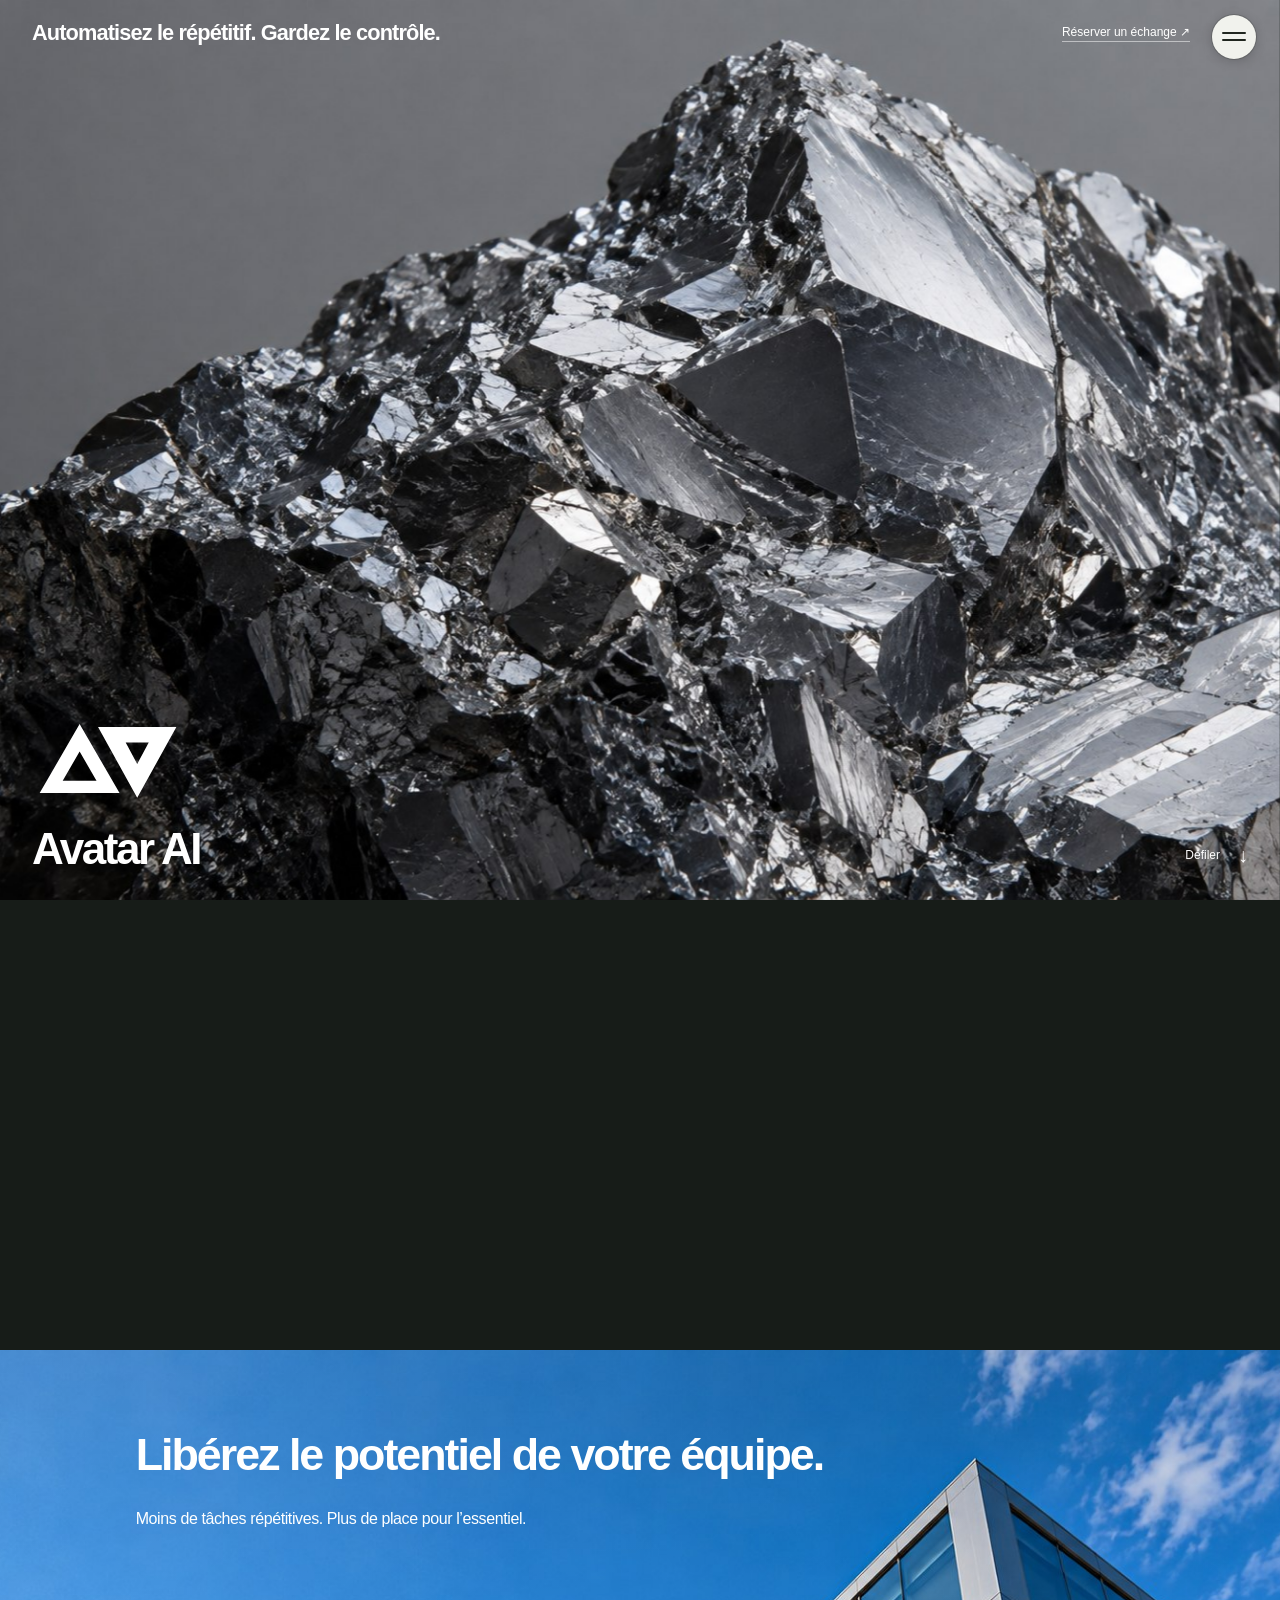
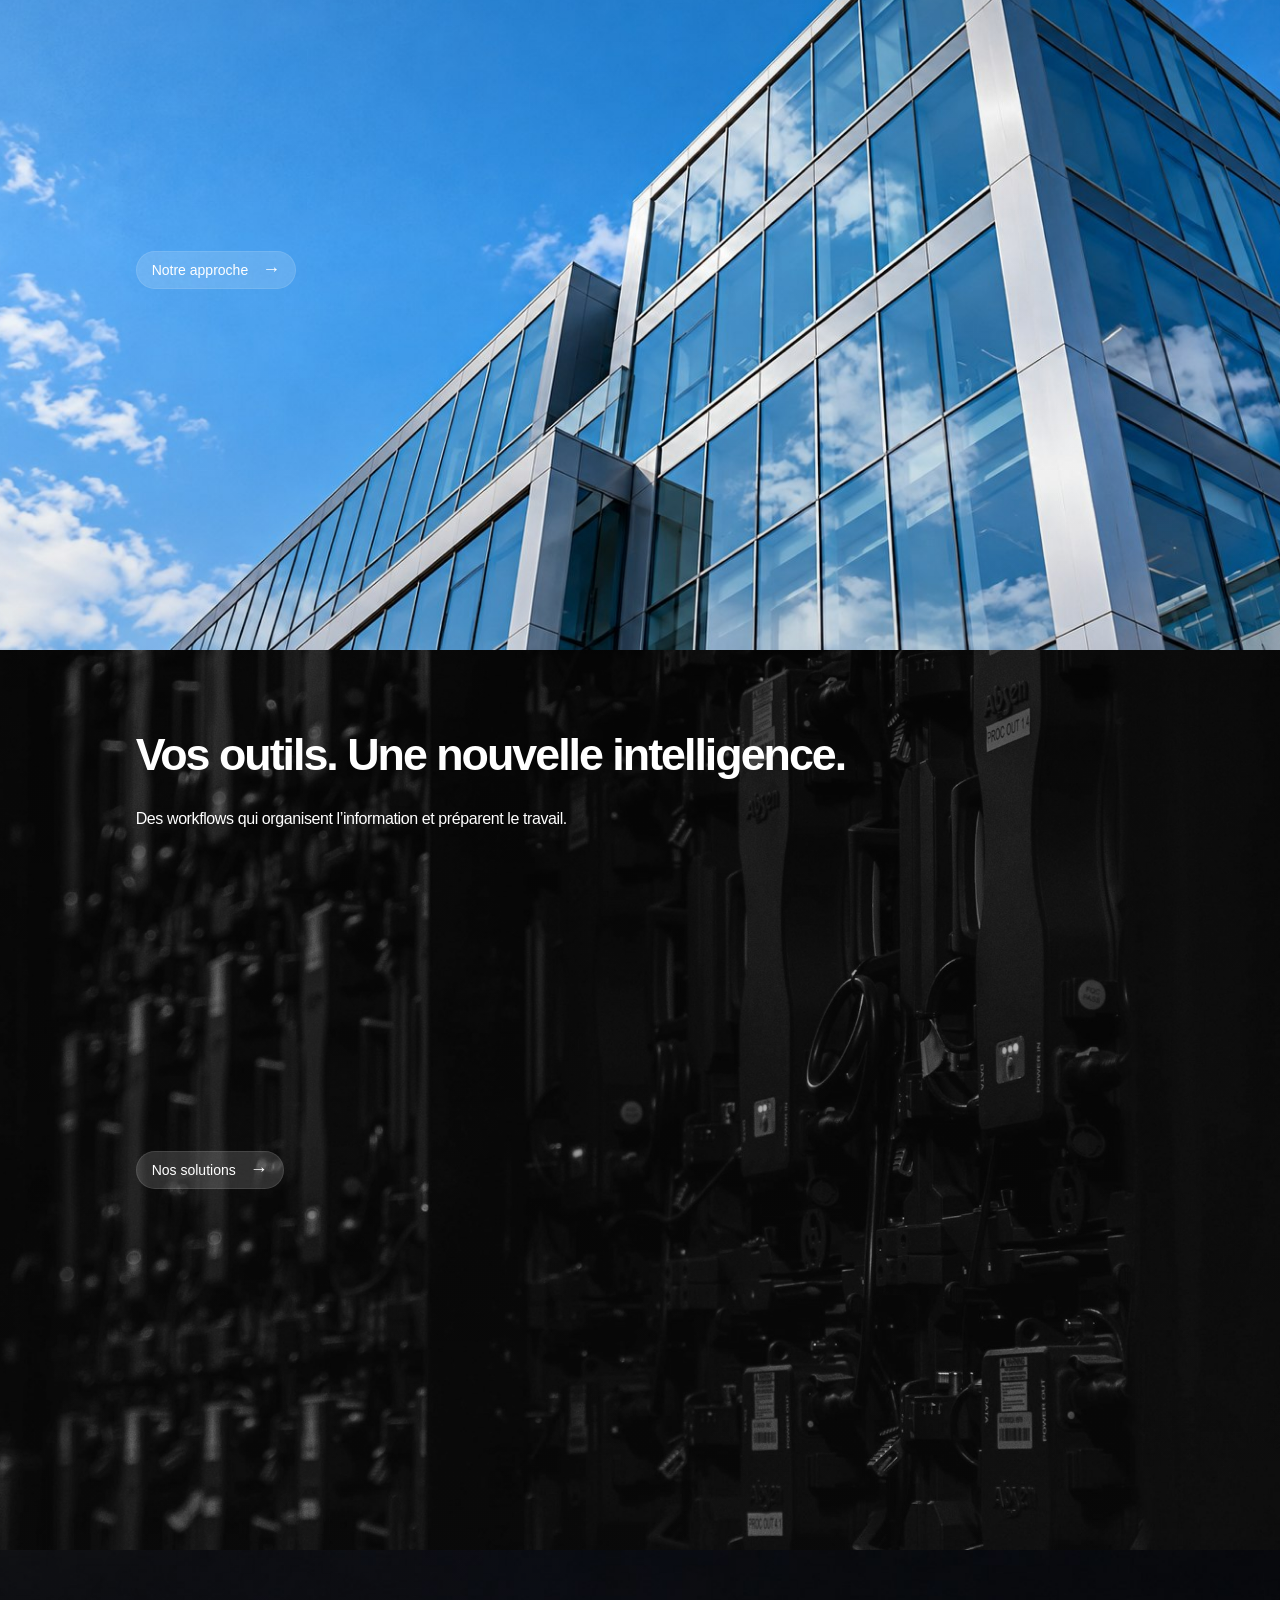
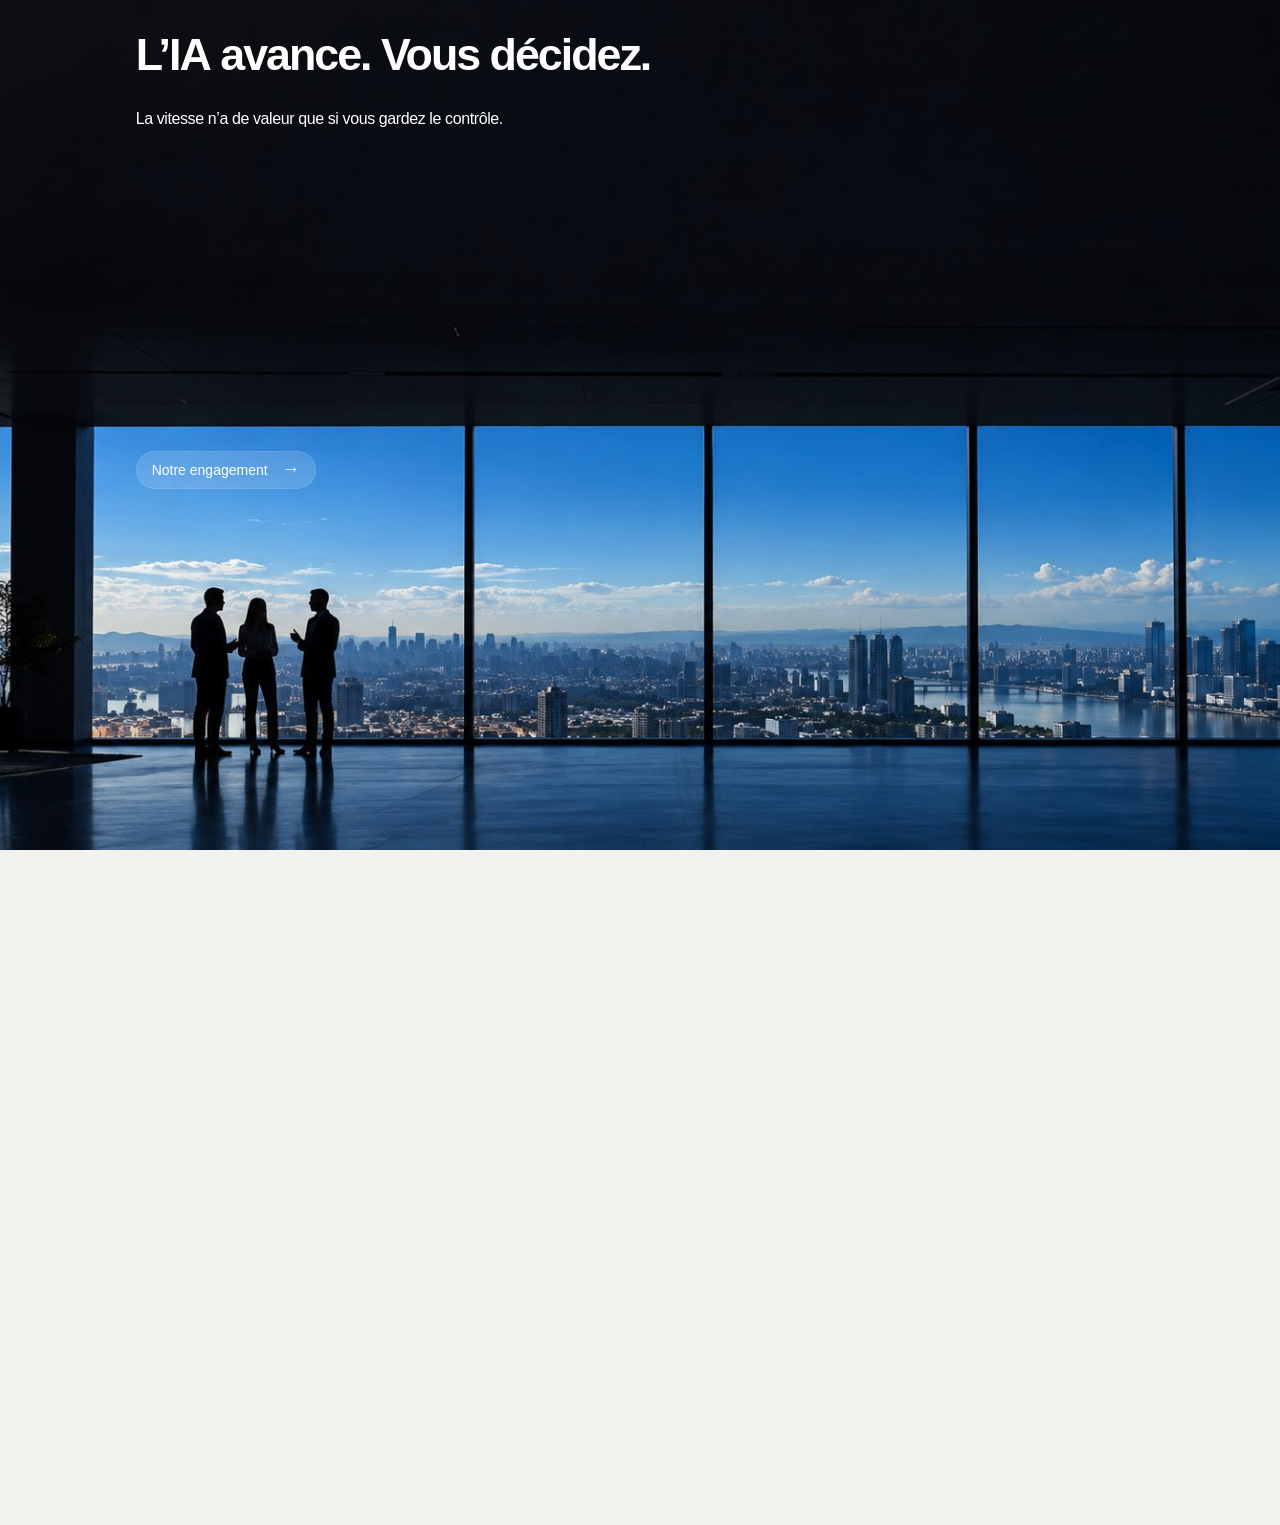
==== commit 7ac42018: "Match reference scroll pacing with sticky heroes and smooth wheel motion" ====
--- a/index.html
+++ b/index.html
@@ -11,6 +11,7 @@
 
  <link rel="stylesheet" href="./styles.css">
 
+ <script src="./assets/vendor/lenis-1.3.17.min.js" defer></script>
  <script src="./script.js" defer></script>
 </head>
 <body class="home-page">
@@ -41,7 +42,7 @@
 <section class="scene " id="approche" aria-labelledby="approche-title"><div class="scene-media"><img src="./assets/workplace.jpg" alt="Architecture de verre tournée vers le ciel, illustration d’un environnement de travail." loading="lazy" decoding="async"></div><div class="scene-copy"><h2 id="approche-title" class="word-reveal">Libérez le potentiel de votre équipe.</h2><p>Moins de tâches répétitives. Plus de place pour l’essentiel.</p><a class="scene-link" href="./approche.html">Notre approche <span aria-hidden="true">→</span></a></div></section>
 <section class="scene " id="solutions" aria-labelledby="solutions-title"><div class="scene-media"><img src="./assets/servers.jpg" alt="Détail de serveurs informatiques." loading="lazy" decoding="async"></div><div class="scene-copy"><h2 id="solutions-title" class="word-reveal">Vos outils. Une nouvelle intelligence.</h2><p>Des workflows qui organisent l’information et préparent le travail.</p><a class="scene-link" href="./solutions.html">Nos solutions <span aria-hidden="true">→</span></a></div></section>
 <section class="scene " id="security" aria-labelledby="security-title"><div class="scene-media"><img src="./assets/collaboration.jpg" alt="Scène illustrative de collègues en discussion devant de grandes fenêtres." loading="lazy" decoding="async"></div><div class="scene-copy"><h2 id="security-title" class="word-reveal">L’IA avance. Vous décidez.</h2><p>La vitesse n’a de valeur que si vous gardez le contrôle.</p><a class="scene-link" href="./securite.html">Notre engagement <span aria-hidden="true">→</span></a></div></section></main>
- <footer class="site-footer" id="footer">
+ <div class="footer-reveal"><footer class="site-footer" id="footer">
   <h2>Automatisez le répétitif.<br>Gardez le contrôle.</h2>
   <nav class="footer-nav" aria-label="Navigation de pied de page"><a href="./index.html" aria-current="page">Accueil</a>
 <a href="./approche.html">Approche</a>
@@ -52,6 +53,6 @@
   <a class="footer-lockup" href="./index.html" aria-label="Avatar AI — Retour à l’accueil"><svg viewBox="0 0 100 70" aria-hidden="true"><path d="M5 58 31 13l26 45H5Zm15-8h22L31 31 20 50Z" fill="currentColor" fill-rule="evenodd"/><path d="M43 15h51L68.5 61 43 15Zm18 10 7.5 14L76 25H61Z" fill="currentColor" fill-rule="evenodd"/></svg><span>Avatar AI</span></a>
   <div class="footer-contact"><a href="./reservation.html">Réserver un échange ↗</a><a href="mailto:contact@avatar-ai.xyz">contact@avatar-ai.xyz ↗</a></div>
   <div class="footer-meta"><span>© 2026 Avatar AI</span><span>Propulsé par l’IA. Dirigé par l’humain.</span><a href="./credits.html">Crédits visuels</a></div>
- </footer>
+ </footer></div>
  <div class="page-curtain" aria-hidden="true"><svg viewBox="0 0 100 70" aria-hidden="true"><path d="M5 58 31 13l26 45H5Zm15-8h22L31 31 20 50Z" fill="currentColor" fill-rule="evenodd"/><path d="M43 15h51L68.5 61 43 15Zm18 10 7.5 14L76 25H61Z" fill="currentColor" fill-rule="evenodd"/></svg></div>
 </body></html>
--- a/styles.css
+++ b/styles.css
@@ -5,13 +5,10 @@
   --line: #c8cec2;
   --sage: #aeb9ad;
   --gutter: clamp(24px, 2.5vw, 48px);
-  --brand-size: 190px;
-  --brand-name-opacity: 1;
-  --brand-name-height: 64px;
   color-scheme: light;
 }
 * { box-sizing: border-box; }
-html { scroll-behavior: smooth; scroll-padding-top: 70px; }
+html { scroll-behavior: auto; scroll-padding-top: 70px; }
 body { margin: 0; color: var(--ink); background: var(--paper); font: 16px/1.5 Arial, Helvetica, sans-serif; -webkit-font-smoothing: antialiased; }
 a { color: inherit; text-decoration: none; }
 button { font: inherit; cursor: pointer; color: inherit; }
@@ -25,19 +22,19 @@
 .page-label { max-width: 70%; font-size: clamp(17px, 1.7vw, 24px); font-weight: 700; letter-spacing: -.04em; line-height: 1.15; }
 .header-actions { display: flex; align-items: center; gap: 28px; }
 .header-booking { font-size: 12px; border-bottom: 1px solid #ffffff80; white-space: nowrap; }
-.menu-toggle { position: fixed; top: 15px; right: calc(var(--gutter) - 8px); z-index: 80; width: 44px; height: 44px; border: 0; padding: 0; background: transparent; color: white; margin: 0; mix-blend-mode: difference; }
-.menu-toggle span { position: absolute; width: 24px; height: 1px; left: 10px; background: currentColor; top: 17px; }
+.menu-toggle { position: fixed; top: 15px; right: calc(var(--gutter) - 8px); z-index: 80; width: 44px; height: 44px; border: 0; padding: 0; background: var(--paper); color: var(--ink); margin: 0; border-radius: 50%; box-shadow: 0 0 0 1px #20261f33, 0 2px 12px #0003; }
+.menu-toggle span { position: absolute; width: 24px; height: 2px; left: 10px; background: currentColor; top: 17px; border-radius: 1px; }
 .menu-toggle span:nth-child(2) { top: 24px; }
 .header-actions { padding-right: 58px; }
-.floating-brand { position: fixed; left: var(--gutter); bottom: 24px; z-index: 35; color: white; display: flex; flex-direction: column; align-items: flex-start; mix-blend-mode: difference; transition: opacity .3s; }
-.floating-symbol { display: block; width: var(--brand-size); line-height: 0; }
+.floating-brand { position: fixed; left: var(--gutter); bottom: 24px; z-index: 35; color: white; display: flex; flex-direction: column; align-items: flex-start; mix-blend-mode: normal; transition: opacity .3s; }
+.floating-symbol { display: block; width: clamp(110px, 12vw, 190px); line-height: 0; }
 .floating-symbol svg { width: 100%; height: auto; }
-.floating-name { display: block; font-size: 44px; font-weight: 700; letter-spacing: -.055em; line-height: 1.2; max-height: var(--brand-name-height); opacity: var(--brand-name-opacity); overflow: hidden; padding-top: 12px; white-space: nowrap; }
+.floating-name { display: block; font-size: 44px; font-weight: 700; letter-spacing: -.055em; line-height: 1.2; overflow: hidden; padding-top: 12px; white-space: nowrap; }
 .footer-visible .floating-brand { opacity: 0; pointer-events: none; }
 .scene { position: relative; height: 100svh; min-height: 600px; isolation: isolate; color: white; background: #171c18; overflow: hidden; }
 .scene-opening { min-height: 620px; }
 .scene-media { position: absolute; inset: 0; z-index: -2; overflow: hidden; }
-.scene-media img { width: 100%; height: 100%; display: block; object-fit: cover; object-position: center; transform: scale(1.12); will-change: transform; }
+.scene-media img { width: 100%; height: 100%; display: block; object-fit: cover; object-position: center; transform: none; }
 .scene-media::after { content: ''; position: absolute; inset: 0; background: linear-gradient(180deg, #0000001f, transparent 55%, #00000012); }
 .scene-opening .scene-media img { object-position: 58% 55%; }
 .scene-opening .scene-media::after { background: linear-gradient(90deg, #00000017, transparent 70%); }
@@ -52,8 +49,6 @@
 #solutions .scene-media img { filter: grayscale(1); object-position: 50% 55%; }
 #solutions .scene-media::after { background: linear-gradient(#00000070, #00000010); }
 #security .scene-copy { padding-top: 9vh; }
-.word-reveal .word { display: inline-block; opacity: .22; transition: opacity .8s; transition-delay: calc(var(--word) * 65ms); }
-.word-reveal.is-visible .word { opacity: 1; }
 .detail-hero .scene-copy { margin-left: 35%; max-width: 60%; padding-top: 32vh; }
 .detail-hero .scene-copy h1 { font-size: clamp(35px,3.8vw,62px); }
 .detail-hero .scene-link { margin-top: 6px; }
@@ -62,7 +57,9 @@
 .navigation-drawer[open] { display: flex; flex-direction: column; animation: drawer-in .45s cubic-bezier(.22,.7,.25,1); }
 .navigation-drawer::backdrop { background: #0009; backdrop-filter: blur(3px); }
 .drawer-top { display: flex; align-items: center; justify-content: space-between; padding-top: 14px; font-size: 21px; letter-spacing: -.04em; }
-.menu-close { border: 0; background: none; width: 44px; height: 44px; font-size: 32px; font-weight: 300; line-height: 1; }
+.menu-close { border: 0; padding: 0; background: var(--paper); color: var(--ink); border-radius: 50%; width: 44px; height: 44px; font-size: 32px; font-weight: 300; line-height: 1; box-shadow: 0 0 0 1px #20261f33, 0 2px 12px #0003; }
+.menu-toggle:hover, .menu-close:hover { background: #fff; }
+.menu-toggle:focus-visible, .menu-close:focus-visible { outline: 2px solid var(--ink); outline-offset: 3px; box-shadow: 0 0 0 6px var(--paper); }
 .navigation-drawer nav { display: flex; flex-direction: column; justify-content: center; flex: 1; padding: 50px 0; }
 .navigation-drawer nav a { width: fit-content; font-size: clamp(37px,3.5vw,57px); font-weight: 700; letter-spacing: -.055em; line-height: 1.12; transition: opacity .2s, transform .2s; }
 .navigation-drawer nav a:hover { opacity: .6; transform: translateX(5px); }
@@ -127,7 +124,7 @@
  .detail-content .flagship { grid-template-columns: 1fr; }
 }
 @media (max-width:600px) {
- :root { --gutter: 24px; --brand-size: 140px; }
+ :root { --gutter: 24px; }
  .site-header { padding-top: 24px; gap: 18px; }
  .page-label { font-size: 17px; max-width: 82%; }
  .header-actions { padding: 0; }
@@ -172,10 +169,58 @@
  html { scroll-behavior: auto; }
  *, *::before, *::after { animation: none !important; transition: none !important; }
  .scene-media img { transform: none !important; will-change: auto; }
- .word-reveal .word { opacity: 1; }
+ .word-reveal .char { opacity: 1 !important; }
 }
 
 .detail-page.past-hero .floating-brand { opacity: 0; pointer-events: none; }
 
 .page-label { margin: 0; }
 .booking-copy > .booking-back { display: block; width: fit-content; margin: 0 0 30px; }
+
+/* Scroll choreography: a held opening, then uninterrupted full-height scenes. */
+html.lenis, html.lenis body { height: auto; }
+html.lenis.lenis-smooth { scroll-behavior: auto !important; }
+.lenis.lenis-stopped { overflow: clip; }
+.lenis [data-lenis-prevent] { overscroll-behavior: contain; }
+.scene-opening, .detail-hero { --hero-height: max(100svh, 620px); height: var(--hero-height); overflow: clip; }
+.scene-opening .scene-media, .detail-hero .scene-media { position: sticky; top: 0; height: var(--hero-height); }
+.scene-opening .scene-media img, .detail-hero .scene-media img { transform-origin: 50% 0; will-change: transform; }
+.scene-opening .scene-media::after, .detail-hero .scene-media::after { background: #000; opacity: calc(var(--hero-progress, 0) * .5); }
+.detail-hero .scene-copy { position: absolute; inset: 0 0 auto; }
+.home-page .scene:not(.scene-opening) .scene-copy { display: flex; flex-direction: column; align-items: flex-start; min-height: 100svh; padding-bottom: 8svh; }
+.home-page .scene-copy .scene-link { margin-top: auto; margin-bottom: auto; }
+.home-page .scroll-cue { top: calc(var(--hero-height) - 60px); bottom: auto; }
+.home-page .site-header { transition: opacity .4s, transform .4s; }
+.home-page.has-scrolled .site-header { opacity: 0; transform: translateY(-100%); pointer-events: none; }
+.home-page .site-header:focus-within { opacity: 1; transform: none; pointer-events: auto; }
+.reveal-word { display: inline-block; }
+.motion-ready .word-reveal .char { opacity: .2; transition: opacity .65s cubic-bezier(.38,0,.215,1); transition-delay: calc(var(--char) * 15ms); }
+.motion-ready .word-reveal.is-visible .char { opacity: 1; }
+.floating-brand { clip-path: inset(-100% -100% 0 0); }
+.floating-symbol { width: clamp(110px, 12vw, 190px); transform-origin: left bottom; transform: translateY(calc(var(--brand-name-offset, 64px) * var(--brand-progress, 0))) scale(calc(1 - .5 * var(--brand-progress, 0))); }
+.floating-name { max-height: none; opacity: 1; transform: translateY(calc(100% * var(--brand-progress, 0))); }
+.footer-reveal { position: relative; overflow: clip; }
+.footer-reveal .site-footer { transform: translate3d(0, var(--footer-shift, 0px), 0); }
+@media (min-width:1000px) and (prefers-reduced-motion:no-preference) {
+ .scene-opening, .detail-hero { height: calc(var(--hero-height) + 50svh); }
+}
+@media (max-width:999px) {
+ .floating-brand { position: absolute; top: 20px; bottom: auto; mix-blend-mode: normal; }
+ .floating-symbol { width: 32px; transform: none; }
+ .floating-name { display: none; }
+ .home-page .site-header { padding-top: 68px; }
+ .home-page .header-actions { display: none; }
+ .detail-page .floating-brand { display: none; }
+}
+@media (prefers-reduced-motion:reduce) {
+ .scene-opening .scene-media img, .detail-hero .scene-media img { will-change: auto; }
+ .footer-reveal .site-footer { transform: none; }
+}
+
+.home-page .scroll-cue { transition: opacity .3s; }
+.home-page.has-scrolled .scroll-cue { opacity: 0; pointer-events: none; }
+.home-page .scroll-cue:focus-visible { opacity: 1; pointer-events: auto; }
+
+@media (min-width:1000px) {
+ .has-scrolled:not(.footer-visible) .floating-brand { mix-blend-mode: difference; }
+}
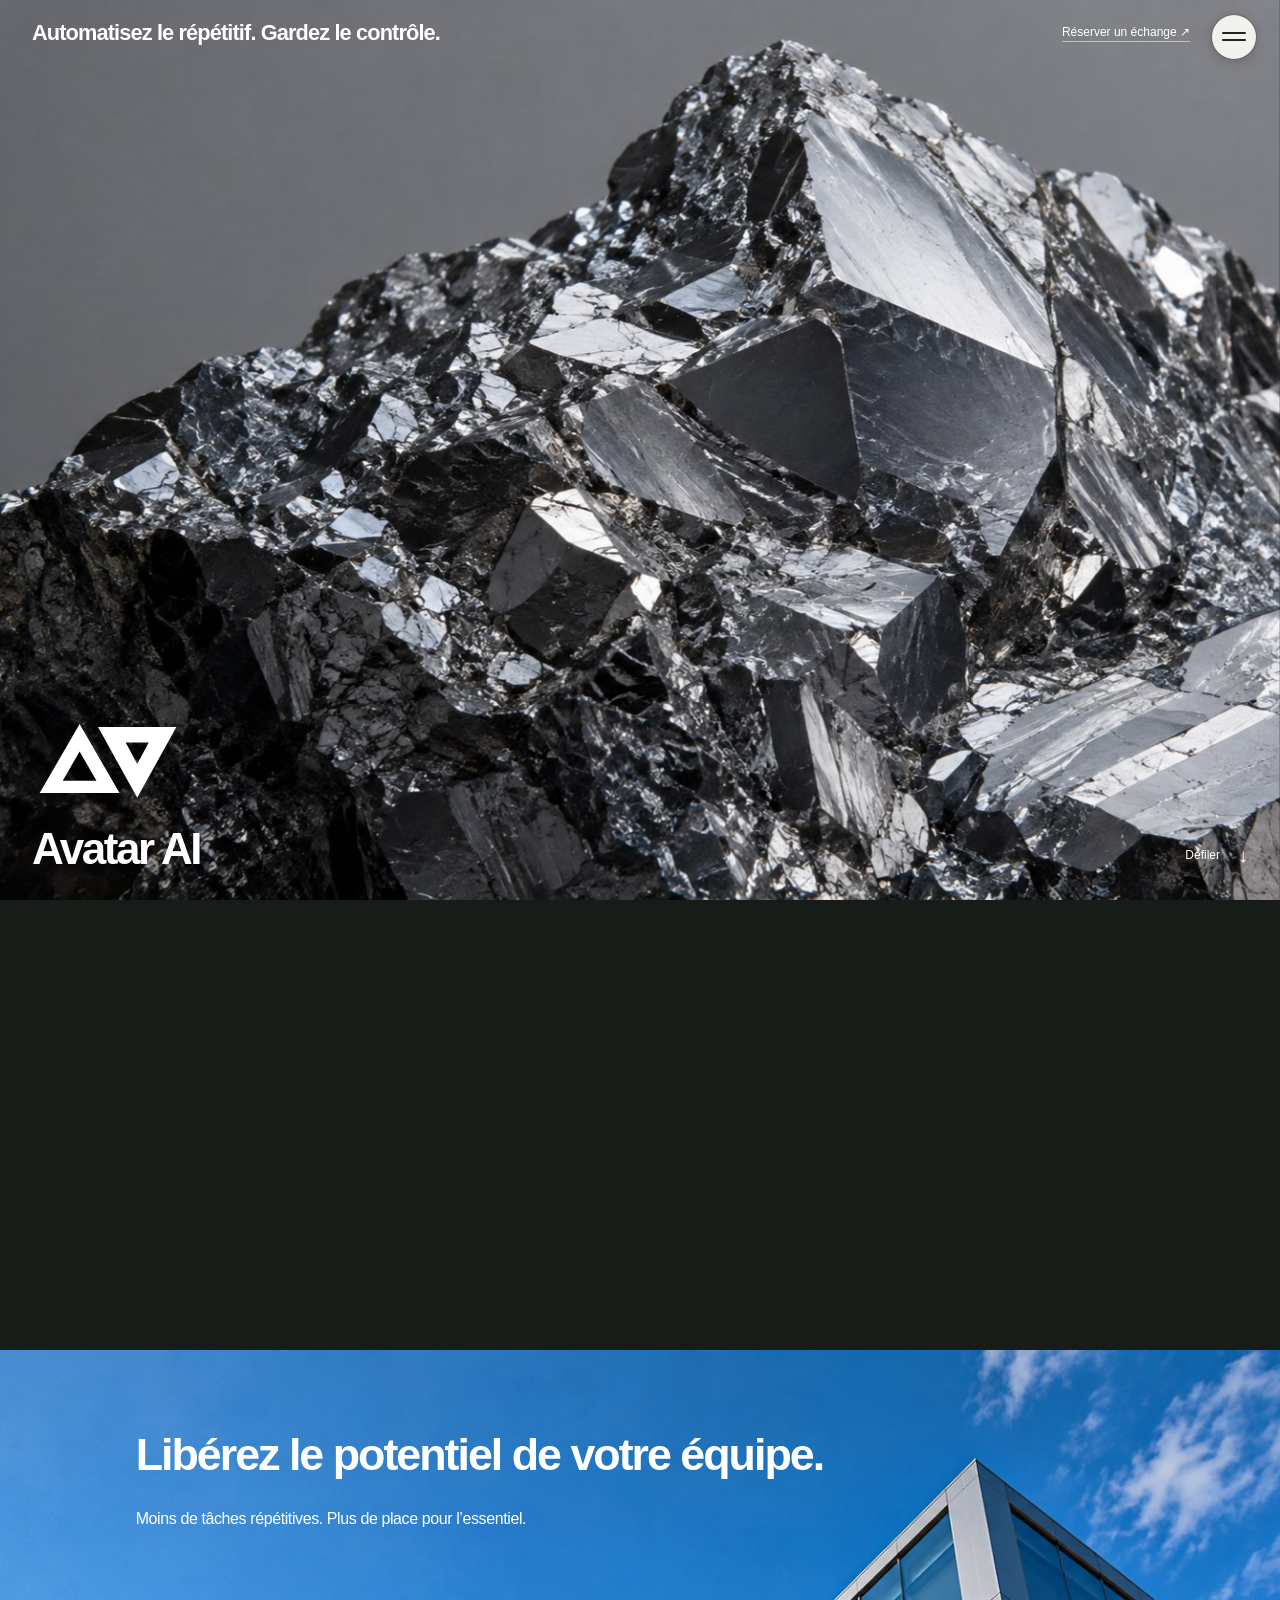
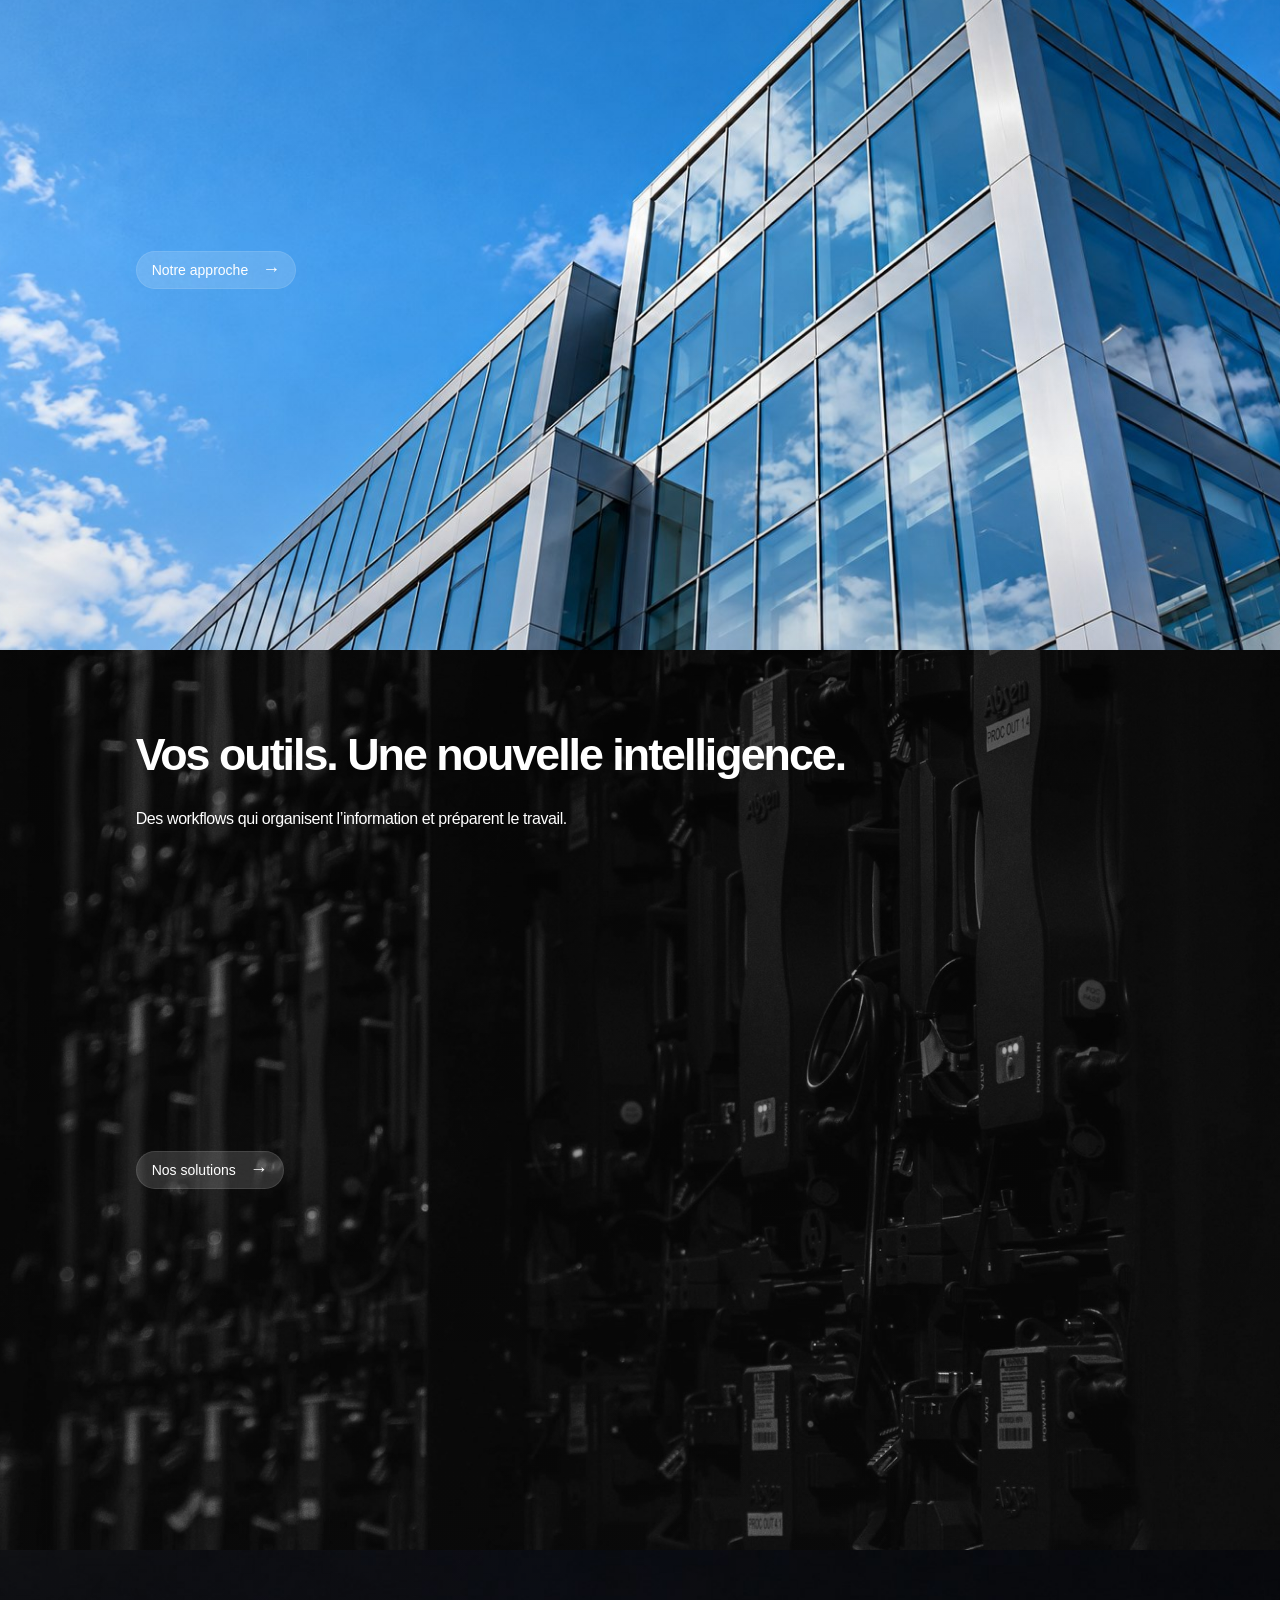
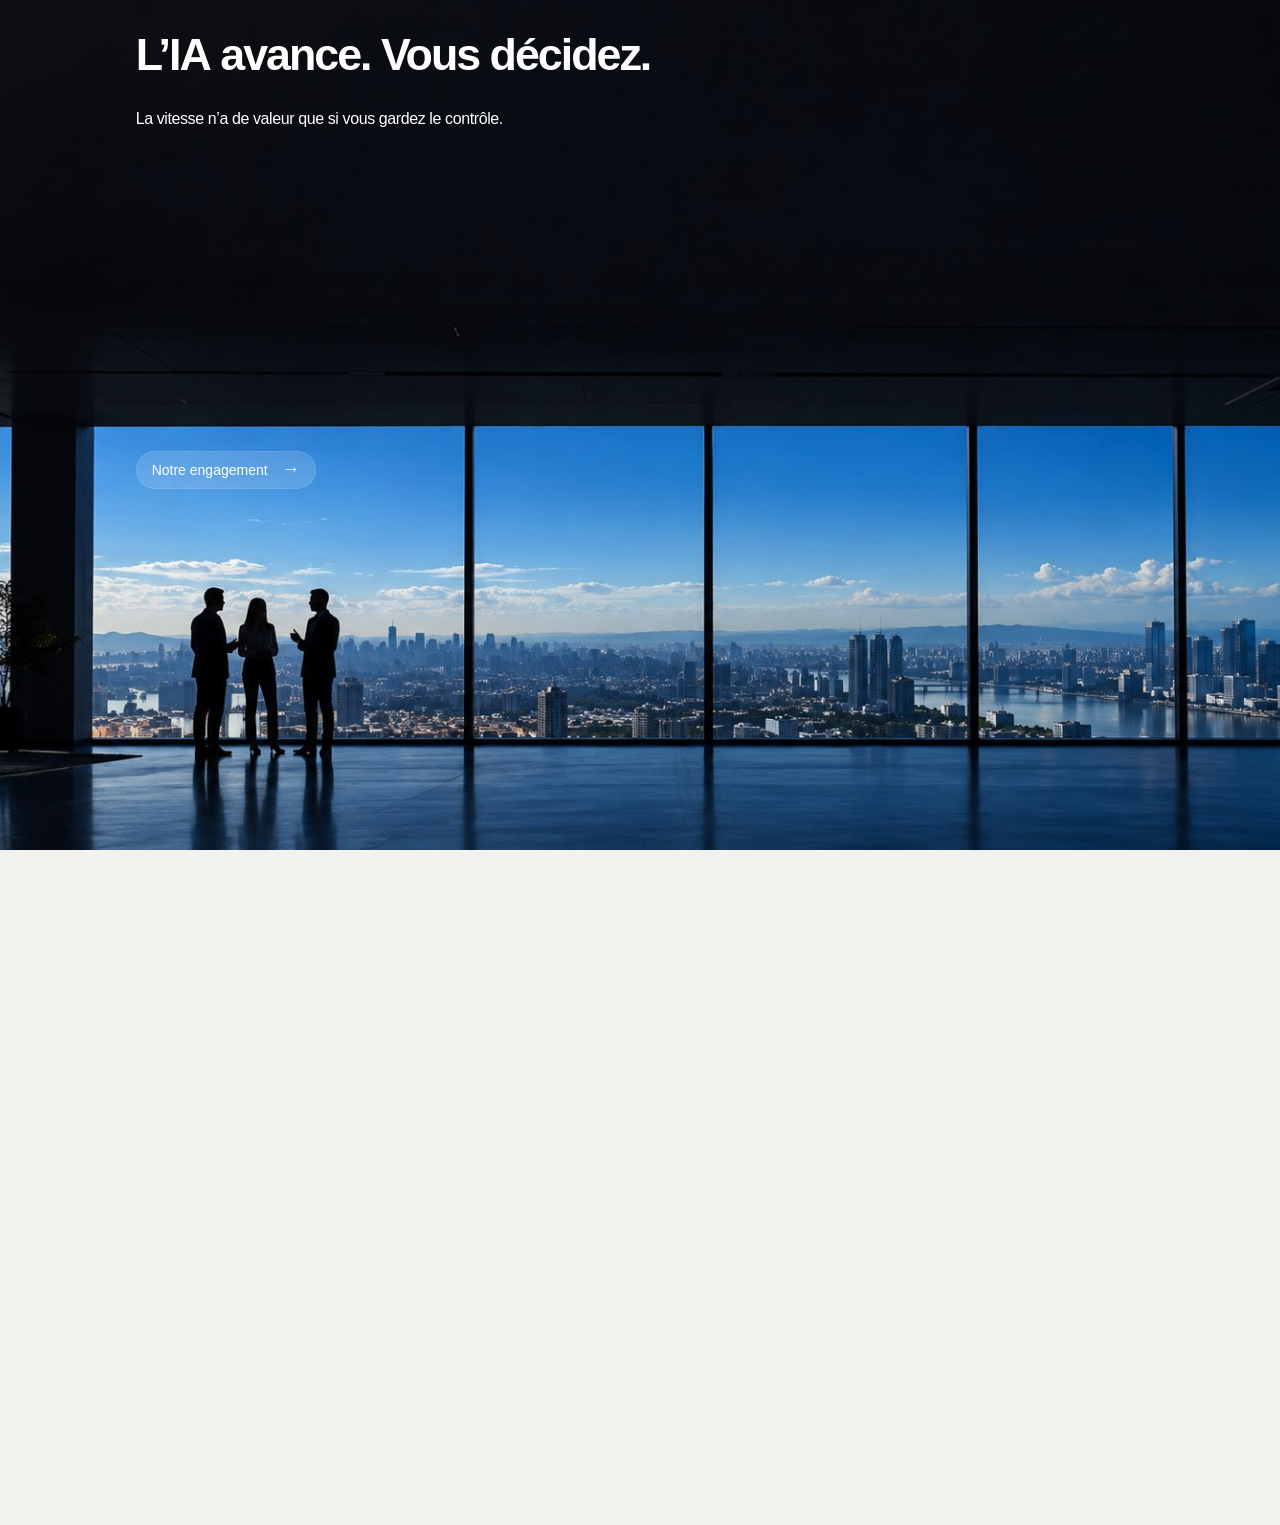
==== commit 3b06a10f: "Allow visitors to enable full motion over device preferences" ====
--- a/index.html
+++ b/index.html
@@ -29,7 +29,7 @@
 <a href="./securite.html">Sécurité</a>
 <a href="./questions.html">Questions</a>
 <a href="./reservation.html">Réserver</a></nav>
-  <div class="drawer-bottom"><a href="mailto:contact@avatar-ai.xyz">contact@avatar-ai.xyz</a><span>Avatar AI · Automatisation, contrôle humain</span></div>
+  <div class="drawer-bottom"><label class="motion-setting" hidden><span>Animations</span><select data-motion-preference aria-label="Animations"><option value="system">Selon l’appareil</option><option value="full">Activées</option><option value="reduced">Réduites</option></select><span class="motion-status" data-motion-status role="status"></span></label><a href="mailto:contact@avatar-ai.xyz">contact@avatar-ai.xyz</a><span>Avatar AI · Automatisation, contrôle humain</span></div>
  </dialog>
  <noscript><nav class="no-script-nav" aria-label="Navigation"><a href="./index.html" aria-current="page">Accueil</a>
 <a href="./approche.html">Approche</a>
--- a/styles.css
+++ b/styles.css
@@ -165,12 +165,7 @@
  .security-questions h2 { font-size: 27px; }
  .booking-page .booking-main { padding-top: 110px; }
 }
-@media (prefers-reduced-motion:reduce) {
- html { scroll-behavior: auto; }
- *, *::before, *::after { animation: none !important; transition: none !important; }
- .scene-media img { transform: none !important; will-change: auto; }
- .word-reveal .char { opacity: 1 !important; }
-}
+
 
 .detail-page.past-hero .floating-brand { opacity: 0; pointer-events: none; }
 
@@ -201,8 +196,8 @@
 .floating-name { max-height: none; opacity: 1; transform: translateY(calc(100% * var(--brand-progress, 0))); }
 .footer-reveal { position: relative; overflow: clip; }
 .footer-reveal .site-footer { transform: translate3d(0, var(--footer-shift, 0px), 0); }
-@media (min-width:1000px) and (prefers-reduced-motion:no-preference) {
- .scene-opening, .detail-hero { height: calc(var(--hero-height) + 50svh); }
+@media (min-width:1000px) {
+ .motion-ready .scene-opening, .motion-ready .detail-hero { height: calc(var(--hero-height) + 50svh); }
 }
 @media (max-width:999px) {
  .floating-brand { position: absolute; top: 20px; bottom: auto; mix-blend-mode: normal; }
@@ -212,10 +207,7 @@
  .home-page .header-actions { display: none; }
  .detail-page .floating-brand { display: none; }
 }
-@media (prefers-reduced-motion:reduce) {
- .scene-opening .scene-media img, .detail-hero .scene-media img { will-change: auto; }
- .footer-reveal .site-footer { transform: none; }
-}
+
 
 .home-page .scroll-cue { transition: opacity .3s; }
 .home-page.has-scrolled .scroll-cue { opacity: 0; pointer-events: none; }
@@ -224,3 +216,22 @@
 @media (min-width:1000px) {
  .has-scrolled:not(.footer-visible) .floating-brand { mix-blend-mode: difference; }
 }
+
+/* An explicit site preference can override the device default. */
+@media (prefers-reduced-motion:reduce) {
+
+ html:not(.motion-ready) *, html:not(.motion-ready) *::before, html:not(.motion-ready) *::after { animation: none !important; transition: none !important; }
+ html:not(.motion-ready) .scene-media img { transform: none !important; will-change: auto; }
+ html:not(.motion-ready) .word-reveal .char { opacity: 1 !important; }
+ html:not(.motion-ready) .footer-reveal .site-footer { transform: none; }
+}
+
+ html.motion-reduced *, html.motion-reduced *::before, html.motion-reduced *::after { animation: none !important; transition: none !important; }
+ html.motion-reduced .scene-media img { transform: none !important; will-change: auto; }
+ html.motion-reduced .word-reveal .char { opacity: 1 !important; }
+ html.motion-reduced .footer-reveal .site-footer { transform: none; }
+
+.motion-setting:not([hidden]) { display: grid; grid-template-columns: auto 1fr; align-items: center; gap: 8px 16px; padding-top: 12px; border-top: 1px solid #ffffff60; }
+.motion-setting select { width: 100%; min-height: 40px; padding: 8px 10px; border: 1px solid #c8cec2; border-radius: 4px; color: var(--ink); background: var(--paper); font: inherit; font-size: 14px; }
+.motion-setting select:focus-visible { outline: 2px solid white; outline-offset: 3px; }
+.motion-status { grid-column: 1/-1; font-size: 12px; line-height: 1.4; }
